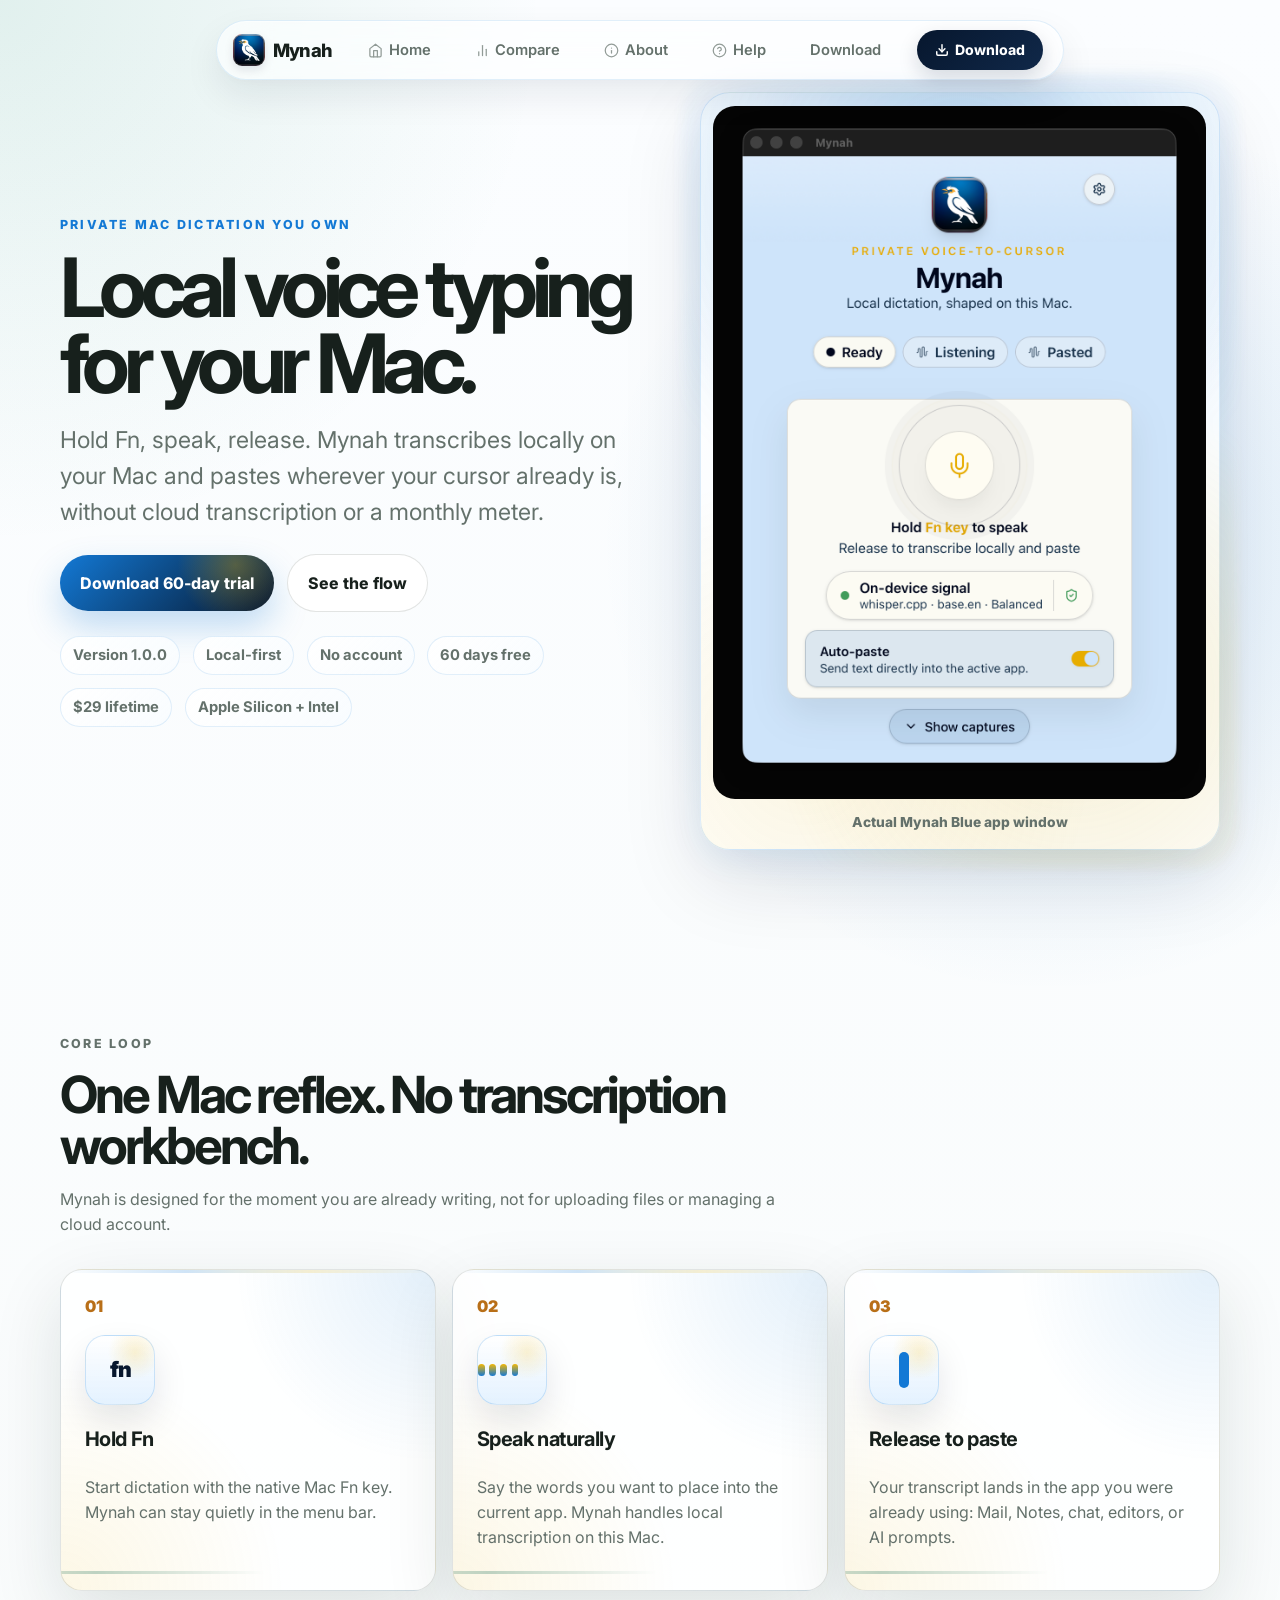
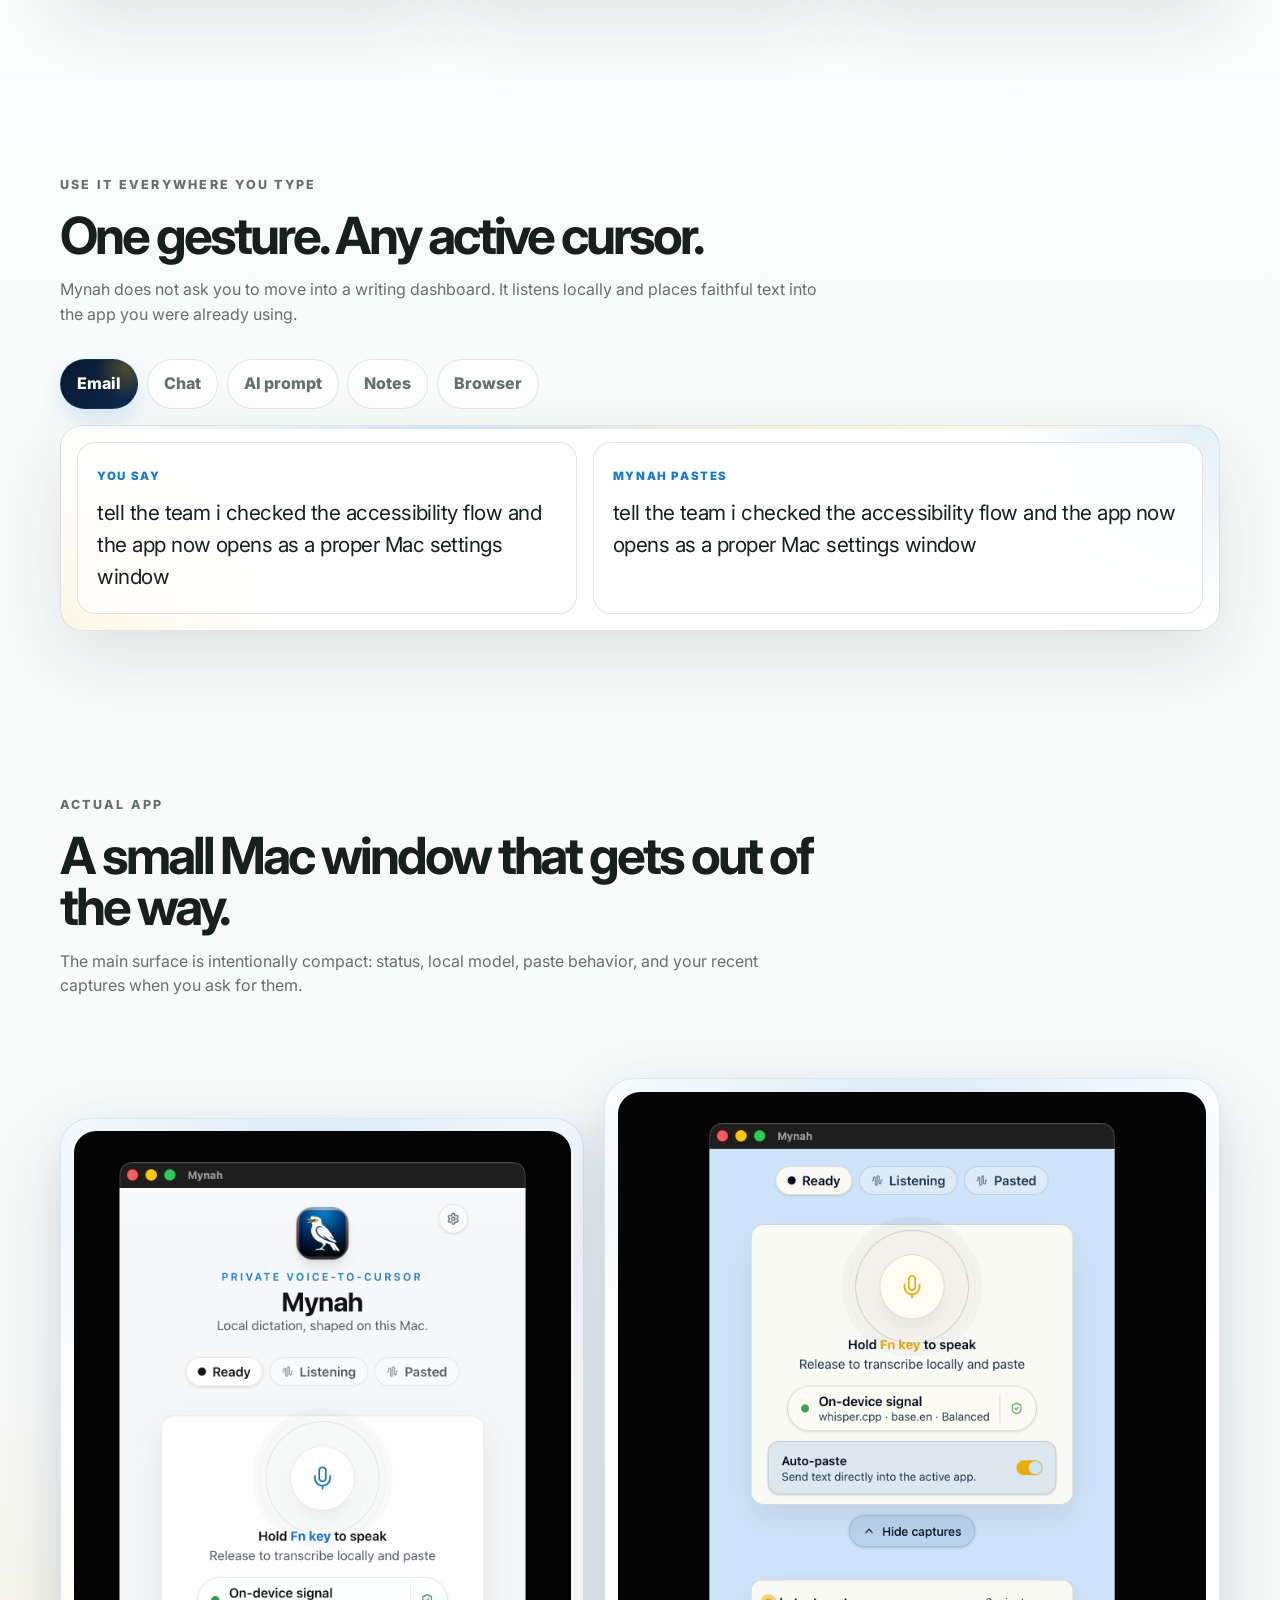
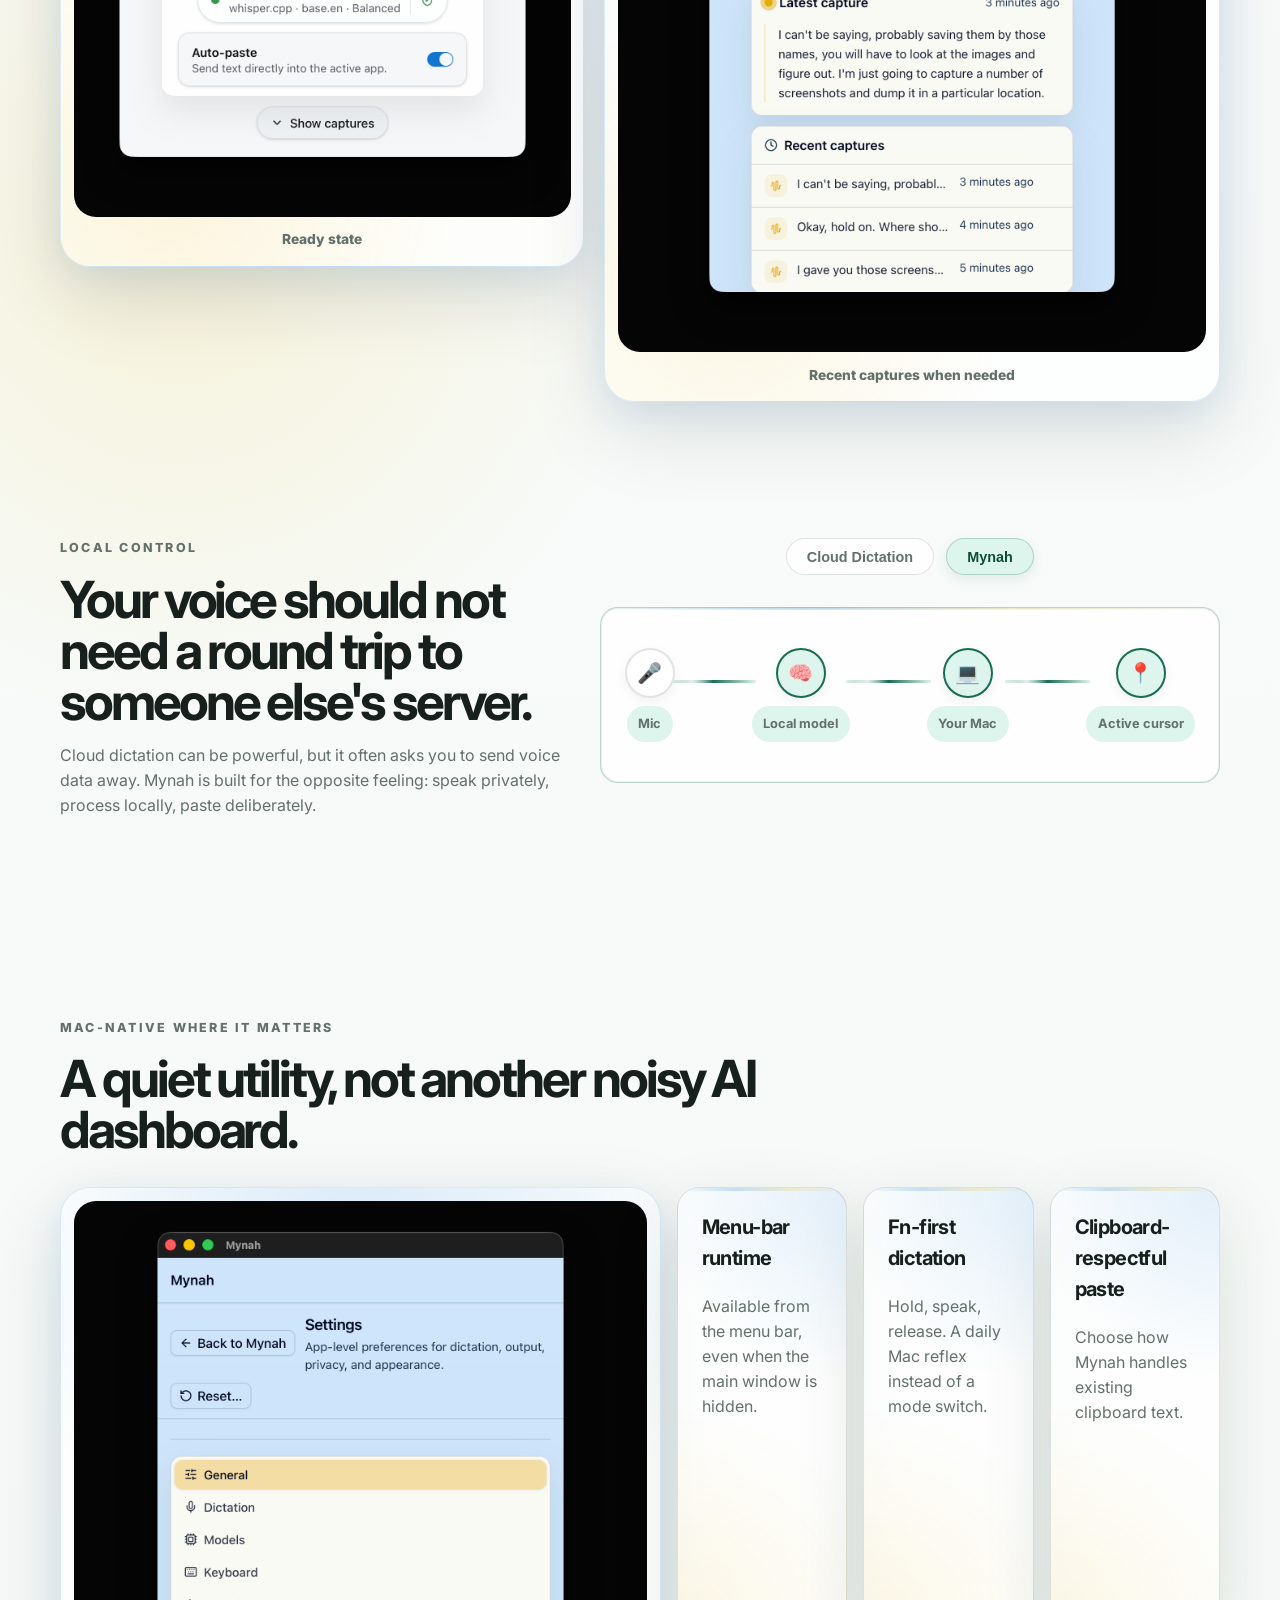
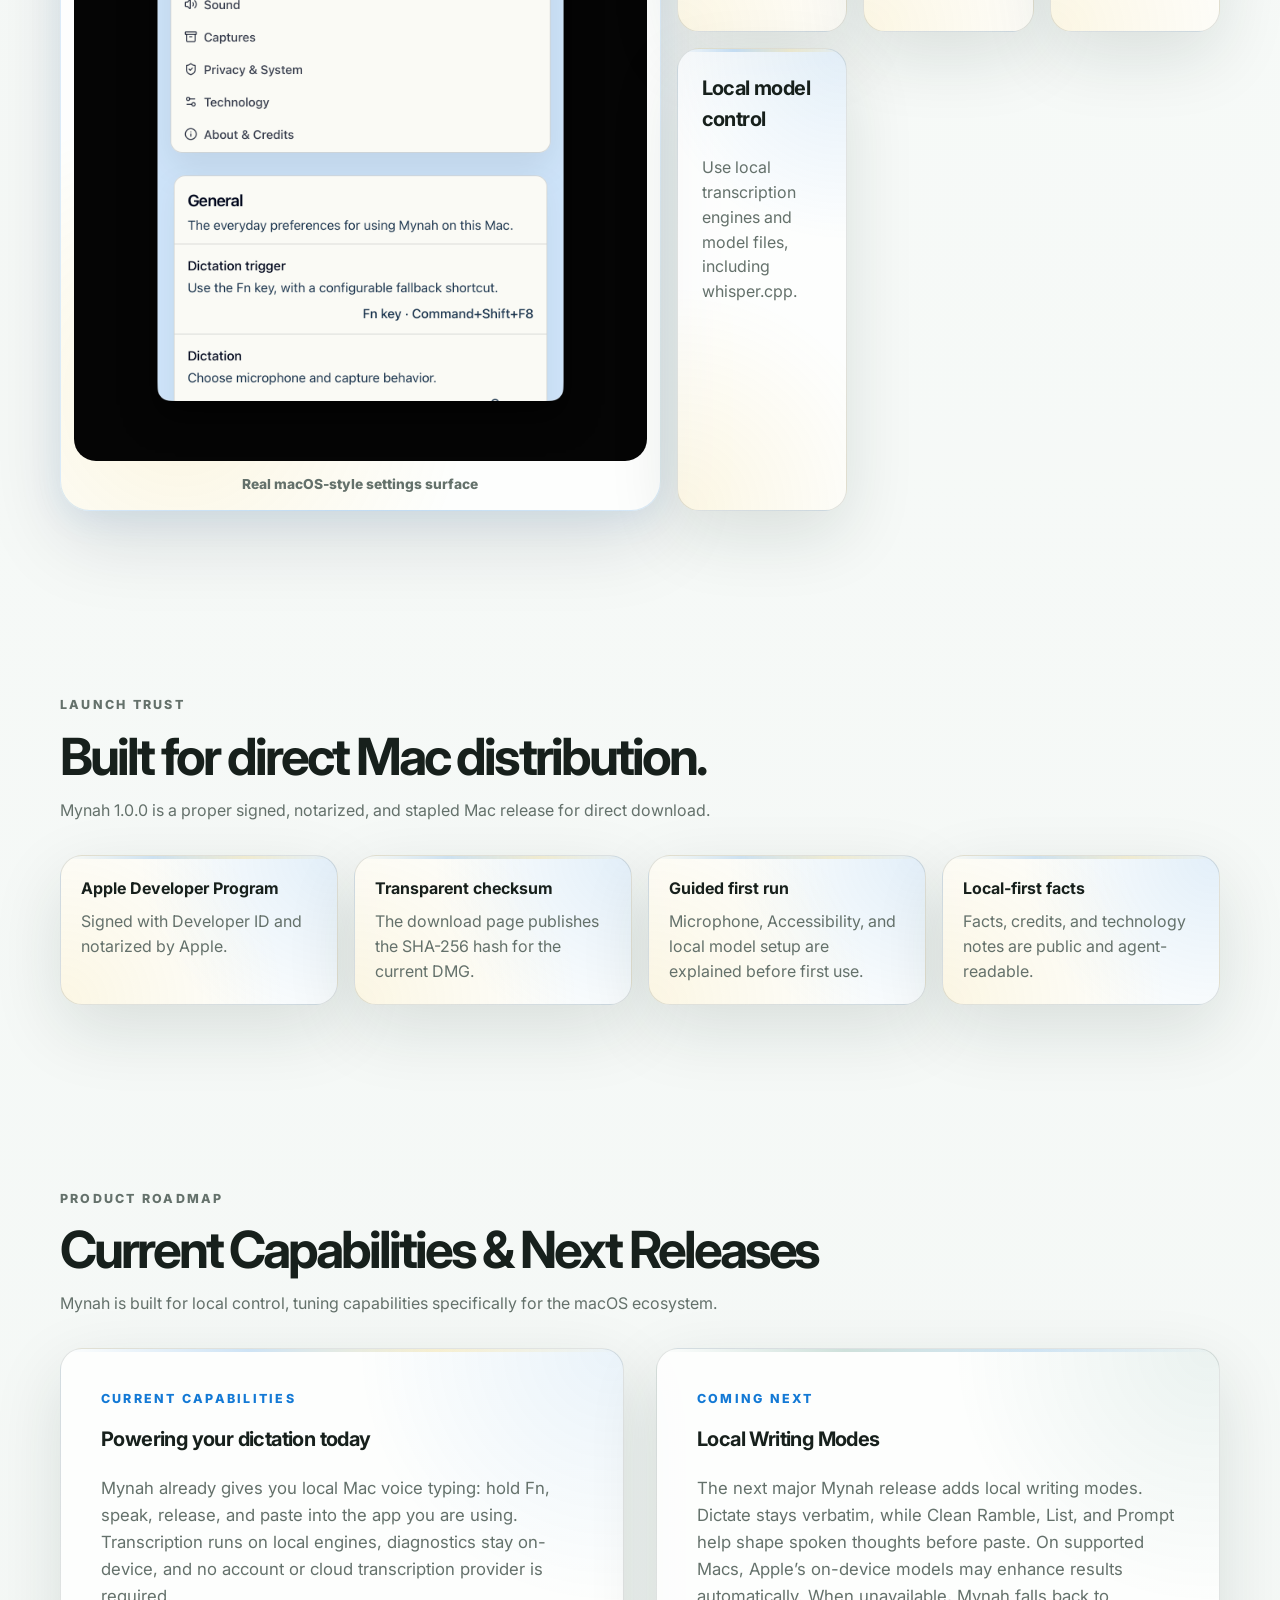
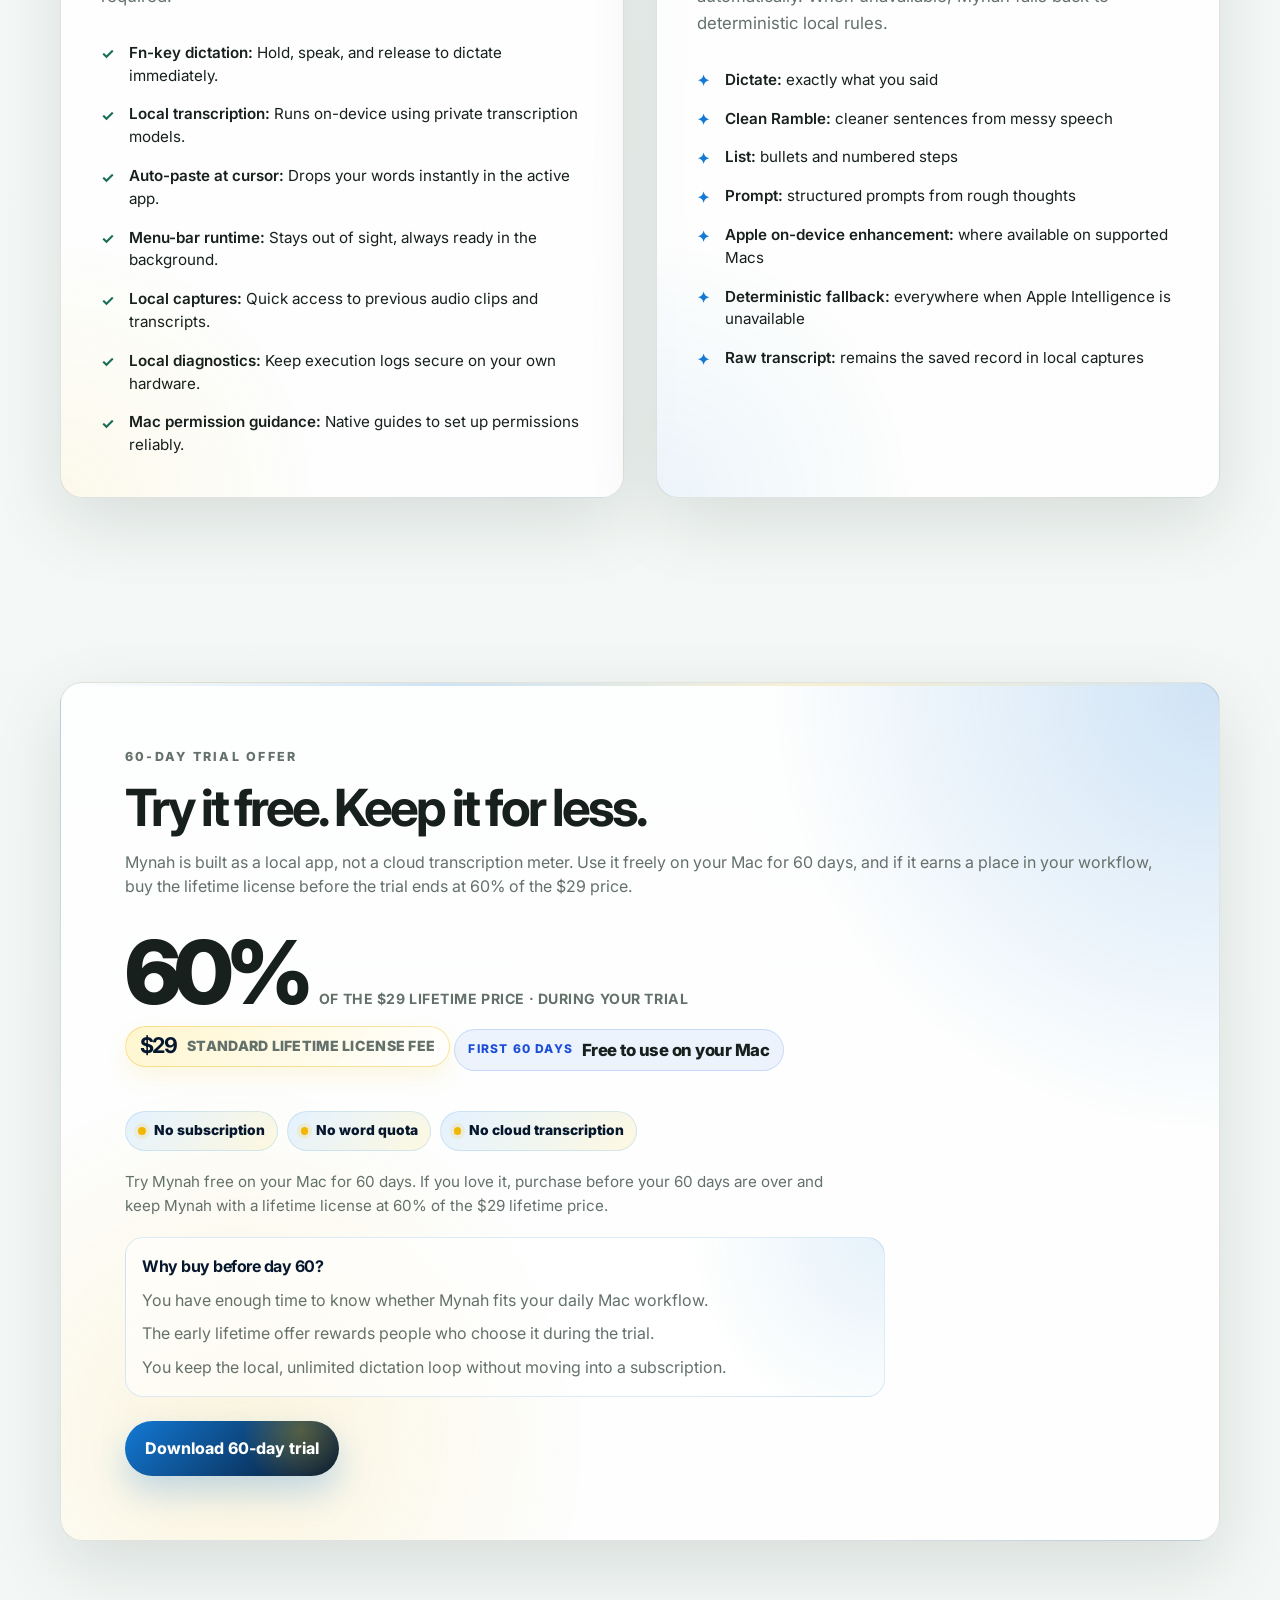
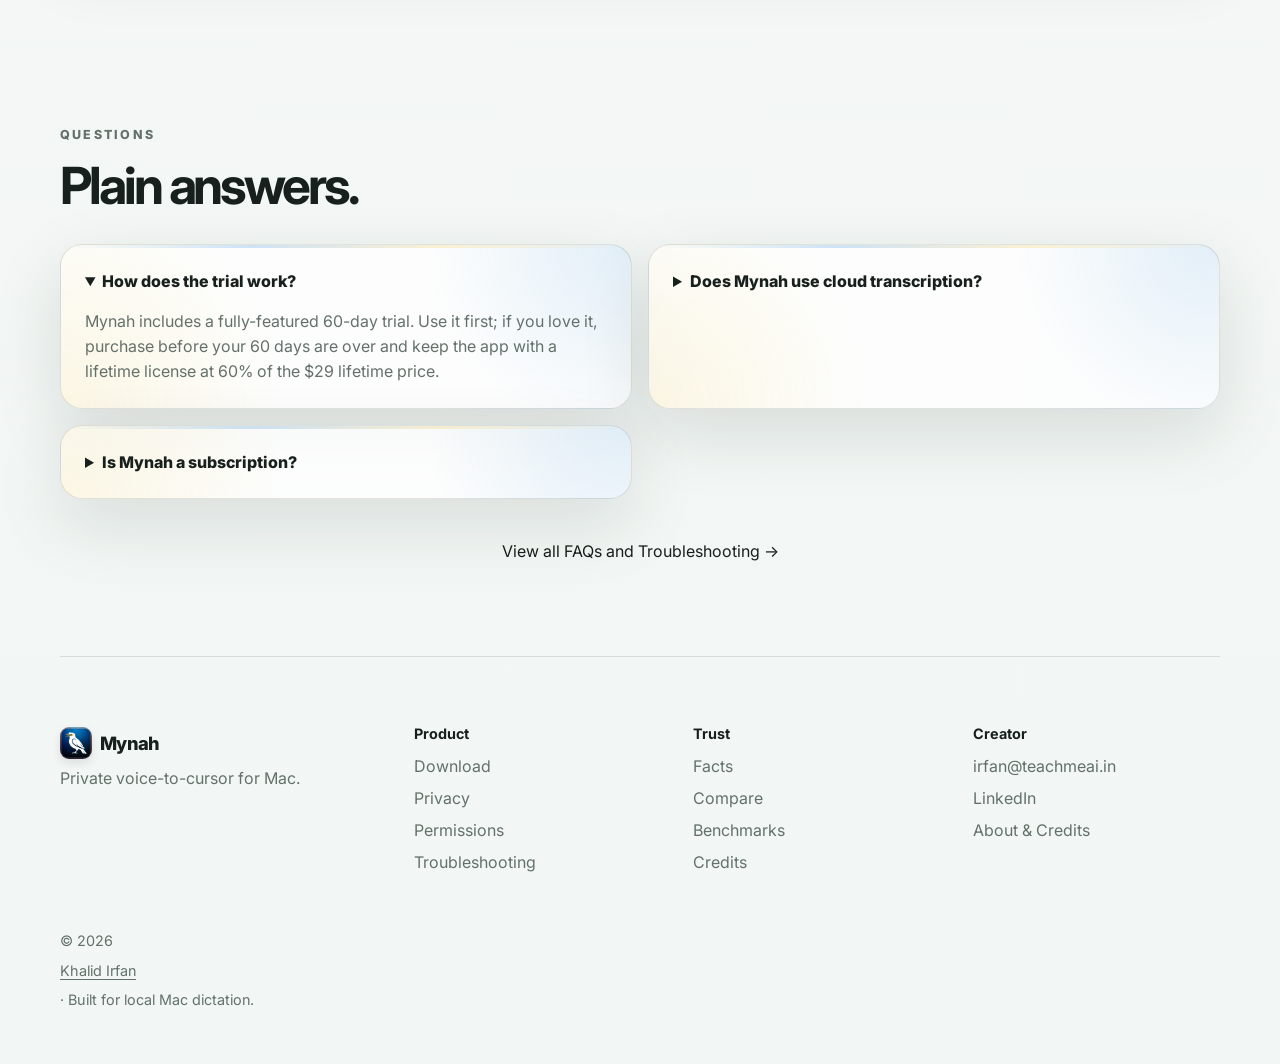
==== index.html @ 79604864 "Restructure Mynah site: Apple-style dock, visual privacy timeline, specs terminal console, and subpa" ====
<!doctype html>
<html lang="en">
<head>
  <meta charset="utf-8" />
  <meta name="viewport" content="width=device-width, initial-scale=1" />
  <title>Mynah - Private Mac Dictation You Own</title>
  <meta name="description" content="Mynah is a private voice-to-cursor app for Mac. Hold Fn, speak, release, and paste local transcription wherever your cursor already is. No cloud transcription, no account, no subscription meter." />
  <meta name="theme-color" content="#f7faf8" />
  <link rel="canonical" href="https://mynah.site/" />
  <link rel="icon" type="image/png" href="/public/favicon.png" />
  <link rel="apple-touch-icon" href="/public/apple-touch-icon.png" />
  <link rel="preconnect" href="https://fonts.googleapis.com" />
  <link rel="preconnect" href="https://fonts.gstatic.com" crossorigin />
  <link href="https://fonts.googleapis.com/css2?family=Inter:wght@400;500;600;700;800&display=swap" rel="stylesheet" />
  <link rel="stylesheet" href="/styles.css" />
  <meta property="og:title" content="Mynah - Private Mac Dictation You Own" />
  <meta property="og:description" content="Hold Fn, speak, release. Mynah transcribes locally on your Mac and pastes at the active cursor." />
  <meta property="og:type" content="website" />
  <meta property="og:url" content="https://mynah.site/" />
  <meta property="og:image" content="https://mynah.site/public/mynah_icon_highres.png" />
  <script type="application/ld+json">
    {
      "@context": "https://schema.org",
      "@type": "SoftwareApplication",
      "name": "Mynah",
      "applicationCategory": "ProductivityApplication",
      "operatingSystem": "macOS",
      "description": "Mynah is a private voice-to-cursor app for Mac. Hold Fn, speak, release, and Mynah transcribes locally and pastes at the active cursor.",
      "url": "https://mynah.site/",
      "downloadUrl": "https://mynah.site/download/",
      "softwareVersion": "1.0.0",
      "offers": {
        "@type": "Offer",
        "price": "0",
        "priceCurrency": "USD",
        "description": "Try Mynah free for 60 days. If you love it, purchase the lifetime license during your trial for 60% of the $29 lifetime price."
      },
      "featureList": [
        "Hold Fn to dictate",
        "Local-first Mac dictation",
        "Paste at active cursor",
        "Menu-bar background runtime",
        "Clipboard behavior controls",
        "Local diagnostics",
        "60-day free trial with lifetime purchase offer"
      ]
    }
  </script>
</head>
<body>
  <a class="skip-link" href="#main">Skip to content</a>
  <header class="site-header">
    <nav class="nav-shell" aria-label="Main navigation">
      <a class="brand" href="/" aria-label="Mynah home">
        <img src="/public/mynah_icon_highres.png" alt="" class="brand-mark" />
        <span>Mynah</span>
      </a>
      <div class="nav-links">
        <a href="#how">How it works</a>
        <a href="#privacy">Privacy</a>
        <a href="#pricing">Pricing</a>
        <a href="/compare/">Compare</a>
      </div>
      <a class="nav-cta" href="/download/">Download 60-day trial</a>
    </nav>
  </header>

  <main id="main">
    <section class="hero section hero-showcase">
      <div class="hero-copy">
        <p class="eyebrow">Private Mac dictation you own</p>
        <h1>Local voice typing for your Mac.</h1>
        <p class="hero-subtitle">
          Hold Fn, speak, release. Mynah transcribes locally on your Mac and pastes
          wherever your cursor already is, without cloud transcription or a monthly meter.
        </p>
        <div class="hero-actions">
          <a class="button button-primary" href="/download/">Download 60-day trial</a>
          <a class="button button-secondary" href="#how">See the flow</a>
        </div>
        <ul class="trust-row" aria-label="Product highlights">
          <li>Version 1.0.0</li>
          <li>Local-first</li>
          <li>No account</li>
          <li>60 days free</li>
          <li>$29 lifetime</li>
          <li>Apple Silicon + Intel</li>
        </ul>
      </div>
      <figure class="hero-product-shot app-shot" aria-label="Mynah Blue app window">
        <img src="/public/screenshots/app-home-blue.png" alt="Mynah Blue app window showing the Fn dictation control, local model, and auto-paste setting." />
        <figcaption>Actual Mynah Blue app window</figcaption>
      </figure>
    </section>

    <section class="section flow-section" id="how">
      <div class="section-heading">
        <p class="eyebrow">Core loop</p>
        <h2>One Mac reflex. No transcription workbench.</h2>
        <p>Mynah is designed for the moment you are already writing, not for uploading files or managing a cloud account.</p>
      </div>
      <div class="step-grid">
        <article class="step-card action-card action-card-fn">
          <span class="step-number">01</span>
          <div class="step-action-visual" aria-hidden="true"><span>fn</span></div>
          <h3>Hold Fn</h3>
          <p>Start dictation with the native Mac Fn key. Mynah can stay quietly in the menu bar.</p>
        </article>
        <article class="step-card action-card action-card-wave">
          <span class="step-number">02</span>
          <div class="step-action-visual step-wave" aria-hidden="true"><span></span><span></span><span></span><span></span></div>
          <h3>Speak naturally</h3>
          <p>Say the words you want to place into the current app. Mynah handles local transcription on this Mac.</p>
        </article>
        <article class="step-card action-card action-card-paste">
          <span class="step-number">03</span>
          <div class="step-action-visual step-cursor" aria-hidden="true"><span></span></div>
          <h3>Release to paste</h3>
          <p>Your transcript lands in the app you were already using: Mail, Notes, chat, editors, or AI prompts.</p>
        </article>
      </div>
    </section>

    <section class="section workflow-section">
      <div class="section-heading">
        <p class="eyebrow">Use it everywhere you type</p>
        <h2>One gesture. Any active cursor.</h2>
        <p>Mynah does not ask you to move into a writing dashboard. It listens locally and places faithful text into the app you were already using.</p>
      </div>
      <div class="workflow-tabs" role="tablist" aria-label="Mynah workflow examples">
        <button class="workflow-tab active" type="button" data-workflow="email">Email</button>
        <button class="workflow-tab" type="button" data-workflow="chat">Chat</button>
        <button class="workflow-tab" type="button" data-workflow="prompt">AI prompt</button>
        <button class="workflow-tab" type="button" data-workflow="notes">Notes</button>
        <button class="workflow-tab" type="button" data-workflow="browser">Browser</button>
      </div>
      <div class="workflow-card" data-workflow-card>
        <div>
          <span class="demo-label">You say</span>
          <p data-workflow-raw>tell the team i checked the accessibility flow and the app now opens as a proper Mac settings window</p>
        </div>
        <div>
          <span class="demo-label">Mynah pastes</span>
          <p data-workflow-pasted>tell the team i checked the accessibility flow and the app now opens as a proper Mac settings window</p>
        </div>
      </div>
    </section>

    <section class="section screenshot-section">
      <div class="section-heading">
        <p class="eyebrow">Actual app</p>
        <h2>A small Mac window that gets out of the way.</h2>
        <p>The main surface is intentionally compact: status, local model, paste behavior, and your recent captures when you ask for them.</p>
      </div>
      <div class="screenshot-showcase screenshot-showcase-offset">
        <figure class="app-shot app-shot-primary">
          <img src="/public/screenshots/app-home-light.png" alt="Mynah main window in light theme showing the Fn dictation control." loading="lazy" />
          <figcaption>Ready state</figcaption>
        </figure>
        <figure class="app-shot app-shot-secondary">
          <img src="/public/screenshots/app-captures.png" alt="Mynah main window with the captures drawer expanded." loading="lazy" />
          <figcaption>Recent captures when needed</figcaption>
        </figure>
      </div>
    </section>

    <section class="section split-section" id="privacy">
      <div>
        <p class="eyebrow">Local control</p>
        <h2>Your voice should not need a round trip to someone else's server.</h2>
        <p>
          Cloud dictation can be powerful, but it often asks you to send voice data away.
          Mynah is built for the opposite feeling: speak privately, process locally, paste deliberately.
        </p>
      </div>
      <div class="privacy-timeline-container">
        <div class="privacy-toggle-bar" role="tablist" aria-label="Privacy path selector">
          <button class="privacy-toggle-btn" type="button" data-path="cloud" role="tab" aria-selected="false">Cloud Dictation</button>
          <button class="privacy-toggle-btn active" type="button" data-path="mynah" role="tab" aria-selected="true">Mynah</button>
        </div>
        <div class="privacy-map" aria-label="Mynah privacy route" style="box-shadow: none; border: none; background: transparent; padding: 0; overflow: visible;">
          <!-- Cloud Dictation Path -->
          <div class="privacy-path privacy-path-cloud hidden" id="path-cloud">
            <div class="path-steps">
              <div class="path-step">
                <div class="step-dot">🎤</div>
                <span>Mic</span>
              </div>
              <div class="path-connector"></div>
              <div class="path-step alert-step">
                <div class="step-dot">☁️</div>
                <span>Internet</span>
              </div>
              <div class="path-connector"></div>
              <div class="path-step alert-step">
                <div class="step-dot">🖥️</div>
                <span>Remote servers</span>
              </div>
              <div class="path-connector"></div>
              <div class="path-step alert-step">
                <div class="step-dot">👤</div>
                <span>Account</span>
              </div>
              <div class="path-connector"></div>
              <div class="path-step">
                <div class="step-dot">📝</div>
                <span>Text</span>
              </div>
            </div>
          </div>
          <!-- Mynah Path -->
          <div class="privacy-path privacy-path-local" id="path-mynah">
            <div class="path-steps">
              <div class="path-step">
                <div class="step-dot">🎤</div>
                <span>Mic</span>
              </div>
              <div class="path-connector active-connector"></div>
              <div class="path-step secure-step">
                <div class="step-dot">🧠</div>
                <span>Local model</span>
              </div>
              <div class="path-connector active-connector"></div>
              <div class="path-step secure-step">
                <div class="step-dot">💻</div>
                <span>Your Mac</span>
              </div>
              <div class="path-connector active-connector"></div>
              <div class="path-step secure-step">
                <div class="step-dot">📍</div>
                <span>Active cursor</span>
              </div>
            </div>
          </div>
        </div>
      </div>
    </section>

    <section class="section">
      <div class="section-heading">
        <p class="eyebrow">Mac-native where it matters</p>
        <h2>A quiet utility, not another noisy AI dashboard.</h2>
      </div>
      <div class="mac-product-grid">
        <figure class="app-shot settings-shot">
          <img src="/public/screenshots/settings-general.png" alt="Mynah settings window showing General, Dictation, Models, Keyboard, Sound, Captures, Privacy and About sections." loading="lazy" />
          <figcaption>Real macOS-style settings surface</figcaption>
        </figure>
        <div class="feature-grid feature-grid-compact">
          <article><h3>Menu-bar runtime</h3><p>Available from the menu bar, even when the main window is hidden.</p></article>
          <article><h3>Fn-first dictation</h3><p>Hold, speak, release. A daily Mac reflex instead of a mode switch.</p></article>
          <article><h3>Clipboard-respectful paste</h3><p>Choose how Mynah handles existing clipboard text.</p></article>
          <article><h3>Local model control</h3><p>Use local transcription engines and model files, including whisper.cpp.</p></article>
        </div>
      </div>
    </section>



    <section class="section proof-section">
      <div class="section-heading">
        <p class="eyebrow">Launch trust</p>
        <h2>Built for direct Mac distribution.</h2>
        <p>Mynah 1.0.0 is a proper signed, notarized, and stapled Mac release for direct download.</p>
      </div>
      <div class="proof-grid">
        <article><strong>Apple Developer Program</strong><span>Signed with Developer ID and notarized by Apple.</span></article>
        <article><strong>Transparent checksum</strong><span>The download page publishes the SHA-256 hash for the current DMG.</span></article>
        <article><strong>Guided first run</strong><span>Microphone, Accessibility, and local model setup are explained before first use.</span></article>
        <article><strong>Local-first facts</strong><span>Facts, credits, and technology notes are public and agent-readable.</span></article>
      </div>
    </section>

    <section class="section capabilities-section" id="capabilities">
      <div class="section-heading">
        <p class="eyebrow">Product Roadmap</p>
        <h2>Current Capabilities &amp; Next Releases</h2>
        <p>Mynah is built for local control, tuning capabilities specifically for the macOS ecosystem.</p>
      </div>
      <div class="capabilities-grid">
        <div class="capability-col">
          <p class="eyebrow">Current Capabilities</p>
          <h3>Powering your dictation today</h3>
          <p class="capability-intro">
            Mynah already gives you local Mac voice typing: hold Fn, speak, release, and paste into the app you are using. Transcription runs on local engines, diagnostics stay on-device, and no account or cloud transcription provider is required.
          </p>
          <ul class="capability-list">
            <li><strong>Fn-key dictation:</strong> Hold, speak, and release to dictate immediately.</li>
            <li><strong>Local transcription:</strong> Runs on-device using private transcription models.</li>
            <li><strong>Auto-paste at cursor:</strong> Drops your words instantly in the active app.</li>
            <li><strong>Menu-bar runtime:</strong> Stays out of sight, always ready in the background.</li>
            <li><strong>Local captures:</strong> Quick access to previous audio clips and transcripts.</li>
            <li><strong>Local diagnostics:</strong> Keep execution logs secure on your own hardware.</li>
            <li><strong>Mac permission guidance:</strong> Native guides to set up permissions reliably.</li>
          </ul>
        </div>
        <div class="capability-col roadmap-col">
          <p class="eyebrow">Coming Next</p>
          <h3>Local Writing Modes</h3>
          <p class="capability-intro">
            The next major Mynah release adds local writing modes. Dictate stays verbatim, while Clean Ramble, List, and Prompt help shape spoken thoughts before paste. On supported Macs, Apple’s on-device models may enhance results automatically. When unavailable, Mynah falls back to deterministic local rules.
          </p>
          <ul class="capability-list">
            <li><strong>Dictate:</strong> exactly what you said</li>
            <li><strong>Clean Ramble:</strong> cleaner sentences from messy speech</li>
            <li><strong>List:</strong> bullets and numbered steps</li>
            <li><strong>Prompt:</strong> structured prompts from rough thoughts</li>
            <li><strong>Apple on-device enhancement:</strong> where available on supported Macs</li>
            <li><strong>Deterministic fallback:</strong> everywhere when Apple Intelligence is unavailable</li>
            <li><strong>Raw transcript:</strong> remains the saved record in local captures</li>
          </ul>
        </div>
      </div>
    </section>

    <section class="section pricing-section" id="pricing">
      <div class="pricing-card">
        <p class="eyebrow">60-day trial offer</p>
        <h2>Try it free. Keep it for less.</h2>
        <p>
          Mynah is built as a local app, not a cloud transcription meter. Use it freely on your Mac for 60 days, and if it earns a place in your workflow, buy the lifetime license before the trial ends at 60% of the $29 price.
        </p>
        <div class="price-primary"><span class="price-amount">60%</span><span class="price-label">of the $29 lifetime price · during your trial</span></div>
        <div class="lifetime-price-note"><strong>$29</strong><span>standard lifetime license fee</span></div>
        <div class="price-india"><span class="price-india-badge">First 60 days</span><span class="price-india-amount">Free to use on your Mac</span></div>
        <div class="offer-mini-strip" aria-label="Mynah purchase promise">
          <span>No subscription</span>
          <span>No word quota</span>
          <span>No cloud transcription</span>
        </div>
        <p class="fine-print">
          Try Mynah free on your Mac for 60 days. If you love it, purchase before your 60 days are over and keep Mynah with a lifetime license at 60% of the $29 lifetime price.
        </p>
        <div class="day-60-reasons" aria-label="Why buy before day 60">
          <strong>Why buy before day 60?</strong>
          <span>You have enough time to know whether Mynah fits your daily Mac workflow.</span>
          <span>The early lifetime offer rewards people who choose it during the trial.</span>
          <span>You keep the local, unlimited dictation loop without moving into a subscription.</span>
        </div>
        <a class="button button-primary" href="/download/">Download 60-day trial</a>
      </div>
    </section>



    <section class="section faq-section">
      <div class="section-heading">
        <p class="eyebrow">Questions</p>
        <h2>Plain answers.</h2>
      </div>
      <div class="faq-grid">
        <details open><summary>How does the trial work?</summary><p>Mynah includes a fully-featured 60-day trial. Use it first; if you love it, purchase before your 60 days are over and keep the app with a lifetime license at 60% of the $29 lifetime price.</p></details>
        <details><summary>Does Mynah use cloud transcription?</summary><p>No. The core dictation loop runs 100% locally on your Mac. Audio and transcription are processed on-device using engines like whisper.cpp. No cloud transcription or account is required.</p></details>
        <details><summary>Is Mynah a subscription?</summary><p>No. Mynah is not a subscription. The goal is simple: try it free, then buy the lifetime license during your trial if it becomes useful.</p></details>
      </div>
      <div style="margin-top: 2.5rem; text-align: center;">
        <a class="text-link" href="/support/permissions/">View all FAQs and Troubleshooting →</a>
      </div>
    </section>
  </main>

  <footer class="site-footer">
    <div class="footer-grid">
      <div>
        <a class="brand footer-brand" href="/"><img src="/public/mynah_icon_highres.png" alt="" class="brand-mark" /><span>Mynah</span></a>
        <p>Private voice-to-cursor for Mac.</p>
      </div>
      <div><h2>Product</h2><a href="/download/">Download</a><a href="/privacy/">Privacy</a><a href="/support/permissions/">Permissions</a><a href="/support/permissions/#troubleshooting">Troubleshooting</a></div>
      <div><h2>Trust</h2><a href="/facts/">Facts</a><a href="/compare/">Compare</a><a href="/benchmarks/">Benchmarks</a><a href="/credits/">Credits</a></div>
      <div><h2>Creator</h2><a href="mailto:irfan@teachmeai.in">irfan@teachmeai.in</a><a href="https://www.linkedin.com/in/irfankhalid/" target="_blank" rel="noopener noreferrer">LinkedIn</a><a href="/credits/">About &amp; Credits</a></div>
    </div>
    <p class="copyright">© 2026 <a href="https://www.linkedin.com/in/irfankhalid/" target="_blank" rel="noopener noreferrer" style="color:inherit;text-decoration:underline;text-underline-offset:3px">Khalid Irfan</a> · Built for local Mac dictation.</p>
  </footer>
  <script src="/main.js"></script>
</body>
</html>
---- styles.css ----
@import url('https://fonts.googleapis.com/css2?family=Inter:wght@300;400;500;600;700;800;900&display=swap');

:root {
  --bg: #f7faf8;
  --surface: #ffffff;
  --surface-2: #eef4f1;
  --ink: #17201c;
  --muted: #64716b;
  --line: rgba(23, 32, 28, 0.12);
  --brand: #176d55;
  --brand-dark: #0d4d3b;
  --brand-soft: #ddf5ec;
  --amber: #b86f18;
  --mynah-blue: #1379d5;
  --mynah-blue-dark: #07172e;
  --mynah-blue-soft: #dceeff;
  --mynah-gold: #f2b705;
  --mynah-gold-soft: #fff2bc;
  --mynah-feather: #f6fbff;
  --shadow: 0 24px 70px rgba(20, 42, 34, 0.12);
  --radius: 22px;
}

html {
  scroll-behavior: smooth;
  scroll-padding-top: 100px;
}

* {
  box-sizing: border-box;
}

body {
  margin: 0;
  font-family: Inter, -apple-system, BlinkMacSystemFont, "Segoe UI", sans-serif;
  background:
    radial-gradient(circle at 82% 6%, rgba(19, 121, 213, 0.16), transparent 28rem),
    radial-gradient(circle at 14% 38%, rgba(242, 183, 5, 0.13), transparent 30rem),
    radial-gradient(circle at top left, rgba(37, 148, 112, 0.12), transparent 34rem),
    linear-gradient(180deg, #fbfdff 0%, var(--bg) 44%, #f2f6f4 100%);
  color: var(--ink);
  line-height: 1.55;
  -webkit-font-smoothing: antialiased;
}

a {
  color: inherit;
  text-decoration: none;
}

img {
  display: block;
  max-width: 100%;
}

.skip-link {
  position: absolute;
  left: 1rem;
  top: -10rem;
  background: var(--ink);
  color: white;
  padding: 0.7rem 1rem;
  border-radius: 999px;
  z-index: 20;
}

.skip-link:focus {
  top: 1rem;
}

.site-header {
  position: fixed;
  top: 0;
  left: 0;
  width: 100%;
  z-index: 1000;
  background: transparent;
  border-bottom: none;
  pointer-events: none;
  backdrop-filter: none;
  -webkit-backdrop-filter: none;
}

.nav-shell {
  pointer-events: auto;
  margin: 1.25rem auto;
  width: max-content;
  min-width: 600px;
  max-width: min(90%, calc(100% - 32px));
  min-height: 60px;
  height: 60px;
  padding: 0 1.25rem 0 1rem;
  background: rgba(255, 255, 255, 0.65);
  backdrop-filter: blur(24px) saturate(180%) contrast(100%);
  -webkit-backdrop-filter: blur(24px) saturate(180%) contrast(100%);
  border: 1px solid rgba(19, 121, 213, 0.12);
  border-radius: 999px;
  box-shadow: 
    0 16px 36px rgba(7, 23, 46, 0.08),
    0 4px 12px rgba(7, 23, 46, 0.02),
    inset 0 1px 1px rgba(255, 255, 255, 0.5);
  display: flex;
  align-items: center;
  justify-content: space-between;
  gap: 1.5rem;
  transition: all 0.4s cubic-bezier(0.16, 1, 0.3, 1);
}

.brand,
.footer-brand {
  display: inline-flex;
  align-items: center;
  gap: 0.5rem;
  font-weight: 800;
  letter-spacing: -0.04em;
  font-size: 1.15rem;
}

.brand-mark {
  width: 32px;
  height: 32px;
  border-radius: 9px;
  box-shadow: 0 4px 10px rgba(7, 23, 46, 0.1);
}

.nav-links {
  display: flex;
  align-items: center;
  gap: 1.25rem;
  color: var(--muted);
  font-weight: 600;
  font-size: 0.92rem;
}

.nav-links a {
  display: inline-flex;
  align-items: center;
  gap: 0.35rem;
  padding: 0.4rem 0.75rem;
  border-radius: 999px;
  transition: transform 0.25s cubic-bezier(0.16, 1, 0.3, 1), background-color 0.25s ease, color 0.25s ease;
  font-weight: 600;
}

.nav-links a:hover {
  transform: scale(1.08) translateY(-1px);
  background: rgba(19, 121, 213, 0.06);
  color: var(--mynah-blue);
}

.nav-links a:active {
  transform: scale(0.96) translateY(0);
}

.nav-icon {
  width: 15px;
  height: 15px;
  opacity: 0.7;
  transition: opacity 0.25s ease, transform 0.25s ease;
}

.nav-links a:hover .nav-icon {
  opacity: 1;
  transform: scale(1.1);
}

.nav-links a.active-nav-link {
  color: var(--mynah-blue);
  background: rgba(19, 121, 213, 0.08);
  font-weight: 700;
}

.nav-cta,
.button {
  display: inline-flex;
  align-items: center;
  justify-content: center;
  border-radius: 999px;
  font-weight: 760;
  transition: transform 160ms ease, box-shadow 160ms ease, background 160ms ease;
}

.nav-cta {
  padding: 0.55rem 1.15rem;
  font-size: 0.88rem;
  gap: 0.35rem;
  color: white;
  background: linear-gradient(135deg, var(--mynah-blue-dark), #102849);
  box-shadow: 0 8px 20px rgba(7, 23, 46, 0.15);
}

.nav-icon-download {
  width: 14px;
  height: 14px;
}

.button {
  padding: 0.95rem 1.25rem;
}

.button:hover,
.nav-cta:hover {
  transform: translateY(-2px);
}

.button-primary {
  color: white;
  background:
    radial-gradient(circle at 82% 18%, rgba(242, 183, 5, 0.32), transparent 32%),
    linear-gradient(135deg, var(--mynah-blue), var(--mynah-blue-dark));
  box-shadow: 0 16px 34px rgba(19, 121, 213, 0.25);
}

.button-secondary {
  background: var(--surface);
  border: 1px solid var(--line);
  color: var(--ink);
}

.section {
  width: min(1160px, calc(100% - 32px));
  margin: 0 auto;
  padding: 92px 0;
}

.hero {
  min-height: calc(100vh - 74px);
  display: grid;
  grid-template-columns: 1.05fr 0.95fr;
  gap: 4rem;
  align-items: center;
}

.eyebrow {
  margin: 0 0 1rem;
  color: var(--mynah-blue);
  text-transform: uppercase;
  letter-spacing: 0.18em;
  font-size: 0.78rem;
  font-weight: 800;
}

h1,
h2,
h3,
p {
  margin-top: 0;
}

h1 {
  font-size: clamp(3.5rem, 8vw, 7.7rem);
  line-height: 0.92;
  letter-spacing: -0.08em;
  margin-bottom: 1.4rem;
}

h2 {
  font-size: clamp(2rem, 4vw, 4rem);
  line-height: 1;
  letter-spacing: -0.06em;
  margin-bottom: 1rem;
}

h3 {
  font-size: 1.25rem;
  letter-spacing: -0.03em;
}

.hero-subtitle,
.section-heading p,
.split-section p,
.pricing-card p,
.feature-grid p,
.step-card p,
.faq-grid p,
.site-footer p {
  color: var(--muted);
}

.hero-subtitle {
  max-width: 720px;
  font-size: clamp(1.15rem, 2vw, 1.45rem);
}

.hero-actions,
.trust-row,
.price-row {
  display: flex;
  flex-wrap: wrap;
  gap: 0.8rem;
  align-items: center;
}

.trust-row {
  list-style: none;
  padding: 0;
  margin: 1.5rem 0 0;
  color: var(--muted);
  font-weight: 700;
  font-size: 0.92rem;
}

.trust-row li {
  padding: 0.45rem 0.75rem;
  border: 1px solid rgba(19, 121, 213, 0.12);
  background:
    linear-gradient(135deg, rgba(255, 255, 255, 0.78), rgba(246, 251, 255, 0.7)),
    rgba(255, 255, 255, 0.68);
  border-radius: 999px;
}

.hero-card,
.dictation-demo,
.workflow-card,
.mac-preview-card,
.privacy-map,
.proof-grid article,
.pricing-card,
.step-card,
.feature-grid article,
.comparison-table,
.faq-grid details,
.facts-list {
  position: relative;
  overflow: hidden;
  background:
    radial-gradient(circle at 98% 0%, rgba(19, 121, 213, 0.11), transparent 12rem),
    radial-gradient(circle at 0% 100%, rgba(242, 183, 5, 0.10), transparent 14rem),
    rgba(255, 255, 255, 0.78);
  border: 1px solid var(--line);
  box-shadow: var(--shadow);
  border-radius: var(--radius);
}

.dictation-demo::before,
.workflow-card::before,
.privacy-map::before,
.pricing-card::before,
.step-card::before,
.feature-grid article::before,
.proof-grid article::before,
.faq-grid details::before,
.facts-list::before {
  content: "";
  position: absolute;
  inset: 0 0 auto;
  height: 3px;
  background: linear-gradient(90deg, rgba(19, 121, 213, 0), rgba(19, 121, 213, 0.48), rgba(242, 183, 5, 0.42), rgba(19, 121, 213, 0));
  opacity: 0.42;
}

.hero-card {
  padding: clamp(1.5rem, 4vw, 3rem);
  min-height: 520px;
  display: grid;
  align-content: center;
  justify-items: center;
  gap: 1.3rem;
  background:
    radial-gradient(circle at 50% 20%, rgba(19, 121, 213, 0.18), transparent 22rem),
    radial-gradient(circle at 70% 78%, rgba(242, 183, 5, 0.12), transparent 18rem),
    rgba(255, 255, 255, 0.72);
}

.hero-icon {
  width: min(250px, 56vw);
  border-radius: 30%;
  box-shadow:
    0 30px 80px rgba(7, 23, 46, 0.18),
    0 0 0 1px rgba(242, 183, 5, 0.2);
}

.signal-card,
.mini-flow {
  display: flex;
  align-items: center;
  gap: 0.85rem;
  padding: 1rem 1.15rem;
  border: 1px solid var(--line);
  background: rgba(247, 250, 248, 0.86);
  border-radius: 999px;
}

.signal-card p {
  margin: 0;
  color: var(--muted);
  font-size: 0.9rem;
}

.status-dot {
  width: 14px;
  height: 14px;
  border-radius: 50%;
  background: #22c993;
  box-shadow: 0 0 0 8px rgba(34, 201, 147, 0.14);
}

.mini-flow {
  flex-wrap: wrap;
  justify-content: center;
}

.mini-flow span {
  padding: 0.42rem 0.7rem;
  background: var(--mynah-blue-soft);
  border-radius: 999px;
  color: var(--mynah-blue-dark);
  font-weight: 800;
  font-size: 0.86rem;
}

.hero-showcase h1 {
  font-size: clamp(3rem, 6.4vw, 6.6rem);
}

.hero-product-shot {
  position: relative;
  z-index: 0;
  justify-self: center;
  width: min(100%, 520px);
  transform: translateY(0);
  animation: hero-window-float 7s ease-in-out infinite;
}

.hero-product-shot::before {
  content: "";
  position: absolute;
  inset: -1.2rem;
  z-index: -1;
  border-radius: 2.4rem;
  background:
    radial-gradient(circle at 50% 18%, rgba(19, 121, 213, 0.20), transparent 48%),
    radial-gradient(circle at 70% 78%, rgba(242, 183, 5, 0.18), transparent 42%);
  filter: blur(6px);
}

.hero-product-shot img {
  max-height: min(78vh, 820px);
}

.hero-product-shot figcaption {
  color: var(--mynah-blue-dark);
}

.dictation-demo {
  overflow: hidden;
  background:
    radial-gradient(circle at 72% 10%, rgba(19, 121, 213, 0.16), transparent 18rem),
    radial-gradient(circle at 12% 88%, rgba(242, 183, 5, 0.11), transparent 16rem),
    linear-gradient(180deg, rgba(255, 255, 255, 0.94), rgba(246, 251, 255, 0.82));
}

.demo-titlebar {
  display: flex;
  align-items: center;
  gap: 0.48rem;
  padding: 1rem 1.1rem;
  border-bottom: 1px solid var(--line);
  color: var(--muted);
  font-size: 0.82rem;
}

.demo-titlebar span {
  width: 0.72rem;
  height: 0.72rem;
  border-radius: 50%;
  background: #ef6351;
}

.demo-titlebar span:nth-child(2) {
  background: #f7b955;
}

.demo-titlebar span:nth-child(3) {
  background: #45c47b;
  margin-right: 0.55rem;
}

.demo-stage {
  display: grid;
  gap: 1rem;
  padding: clamp(1rem, 3vw, 1.6rem);
}

.demo-input,
.demo-output,
.workflow-card > div {
  border: 1px solid var(--line);
  background: rgba(255, 255, 255, 0.76);
  border-radius: 18px;
  padding: 1.2rem;
}

.demo-label {
  display: inline-flex;
  margin-bottom: 0.7rem;
  color: var(--mynah-blue);
  font-size: 0.72rem;
  font-weight: 850;
  letter-spacing: 0.14em;
  text-transform: uppercase;
}

.demo-input p,
.demo-output p,
.workflow-card p {
  margin-bottom: 0;
  font-size: clamp(1.05rem, 2vw, 1.3rem);
  letter-spacing: -0.025em;
}

.demo-input p {
  color: var(--muted);
}

.demo-output {
  position: relative;
  box-shadow: inset 0 0 0 1px rgba(19, 121, 213, 0.09);
}

.typing-cursor {
  display: inline-block;
  width: 0.55rem;
  height: 1.25rem;
  margin-left: 0.2rem;
  border-radius: 999px;
  background: var(--mynah-blue);
  animation: cursor-blink 1s steps(2, start) infinite;
}

.waveform {
  display: flex;
  align-items: center;
  gap: 0.28rem;
  height: 2.4rem;
  margin-top: 1rem;
}

.waveform span {
  width: 0.48rem;
  height: 0.8rem;
  border-radius: 999px;
  background: linear-gradient(180deg, var(--mynah-gold), var(--mynah-blue));
  animation: wave-pulse 1.15s ease-in-out infinite;
}

.waveform span:nth-child(2) { animation-delay: 80ms; }
.waveform span:nth-child(3) { animation-delay: 160ms; }
.waveform span:nth-child(4) { animation-delay: 240ms; }
.waveform span:nth-child(5) { animation-delay: 320ms; }
.waveform span:nth-child(6) { animation-delay: 400ms; }
.waveform span:nth-child(7) { animation-delay: 480ms; }

.demo-flow {
  display: flex;
  flex-wrap: wrap;
  gap: 0.5rem;
  padding: 0 1.6rem 1.5rem;
}

.demo-flow span {
  padding: 0.45rem 0.7rem;
  border: 1px solid rgba(19, 121, 213, 0.16);
  background:
    linear-gradient(135deg, rgba(220, 238, 255, 0.76), rgba(255, 242, 188, 0.42));
  border-radius: 999px;
  color: var(--mynah-blue-dark);
  font-size: 0.82rem;
  font-weight: 800;
}

.workflow-tabs {
  display: flex;
  flex-wrap: wrap;
  gap: 0.55rem;
  margin-bottom: 1rem;
}

.workflow-tab {
  border: 1px solid var(--line);
  border-radius: 999px;
  background: rgba(255, 255, 255, 0.76);
  color: var(--muted);
  cursor: pointer;
  font: inherit;
  font-weight: 800;
  padding: 0.72rem 1rem;
}

.workflow-tab.active,
.workflow-tab:hover {
  background:
    radial-gradient(circle at 85% 18%, rgba(242, 183, 5, 0.28), transparent 40%),
    linear-gradient(135deg, var(--mynah-blue-dark), #102a4f);
  color: #fff;
  border-color: rgba(19, 121, 213, 0.24);
  box-shadow: 0 10px 24px rgba(19, 121, 213, 0.16);
}

.workflow-card {
  display: grid;
  grid-template-columns: 0.9fr 1.1fr;
  gap: 1rem;
  padding: 1rem;
}

.privacy-map {
  display: grid;
  gap: 1rem;
  padding: 1rem;
}

.privacy-path {
  display: flex;
  flex-wrap: wrap;
  align-items: center;
  gap: 0.55rem;
  padding: 1rem;
  border-radius: 18px;
  background: rgba(255, 255, 255, 0.7);
  border: 1px solid var(--line);
}

.privacy-path i {
  width: 1.1rem;
  height: 2px;
  border-radius: 999px;
  background: rgba(100, 113, 107, 0.2);
}

.privacy-path strong {
  width: 100%;
  letter-spacing: -0.03em;
}

.privacy-path span {
  display: inline-flex;
  align-items: center;
  min-height: 2.2rem;
  padding: 0.42rem 0.72rem;
  border-radius: 999px;
  font-weight: 800;
  font-size: 0.84rem;
}

.privacy-path-cloud span {
  background: rgba(100, 113, 107, 0.11);
  color: var(--muted);
}

.privacy-path-local {
  border-color: rgba(23, 109, 85, 0.28);
  box-shadow: inset 0 0 0 1px rgba(23, 109, 85, 0.08);
}

.privacy-path-local span {
  background: var(--brand-soft);
  color: var(--brand-dark);
  animation: route-pulse 3.6s ease-in-out infinite;
}

.privacy-path-local span:nth-of-type(2) { animation-delay: 260ms; }
.privacy-path-local span:nth-of-type(3) { animation-delay: 520ms; }
.privacy-path-local span:nth-of-type(4) { animation-delay: 780ms; }

.privacy-path-local i {
  position: relative;
  overflow: hidden;
  background: rgba(23, 109, 85, 0.14);
}

.privacy-path-local i::after {
  content: "";
  position: absolute;
  inset: 0;
  background: var(--brand);
  transform: translateX(-110%);
  animation: route-line 3.6s ease-in-out infinite;
}

.privacy-path-local i:nth-of-type(2)::after { animation-delay: 260ms; }
.privacy-path-local i:nth-of-type(3)::after { animation-delay: 520ms; }

.mac-product-grid {
  display: grid;
  grid-template-columns: 1.05fr 0.95fr;
  gap: 1rem;
  align-items: stretch;
}

.mac-preview-card {
  overflow: hidden;
}

.settings-preview {
  display: grid;
  grid-template-columns: 13rem 1fr;
  min-height: 330px;
}

.settings-preview aside {
  display: grid;
  align-content: start;
  gap: 0.4rem;
  padding: 1rem;
  border-right: 1px solid var(--line);
  background: rgba(238, 244, 241, 0.66);
}

.settings-preview aside span,
.settings-preview main div {
  border-radius: 12px;
  padding: 0.75rem 0.85rem;
}

.settings-preview aside span.active {
  background: var(--surface);
  color: var(--brand-dark);
  font-weight: 850;
  box-shadow: 0 8px 20px rgba(20, 42, 34, 0.08);
}

.settings-preview main {
  display: grid;
  align-content: center;
  gap: 0.75rem;
  padding: 1.25rem;
}

.settings-preview main div {
  display: flex;
  justify-content: space-between;
  gap: 1rem;
  border: 1px solid var(--line);
  background: rgba(255, 255, 255, 0.78);
}

.settings-preview main span {
  color: var(--muted);
  font-weight: 800;
}

.feature-grid-compact {
  grid-template-columns: repeat(2, 1fr);
}

.screenshot-section {
  padding-top: 72px;
}

.screenshot-showcase {
  display: grid;
  grid-template-columns: 0.92fr 1.08fr;
  gap: 1.25rem;
  align-items: center;
}

.screenshot-showcase-offset .app-shot-secondary {
  transform: translateY(3rem);
}

.app-shot {
  margin: 0;
  padding: 0.8rem;
  border: 1px solid rgba(19, 121, 213, 0.14);
  border-radius: calc(var(--radius) + 8px);
  background:
    radial-gradient(circle at 50% 8%, rgba(19, 121, 213, 0.16), transparent 22rem),
    radial-gradient(circle at 20% 88%, rgba(242, 183, 5, 0.11), transparent 18rem),
    rgba(255, 255, 255, 0.76);
  box-shadow:
    0 28px 80px rgba(7, 23, 46, 0.13),
    0 8px 34px rgba(19, 121, 213, 0.08);
}

.app-shot img {
  width: 100%;
  border-radius: 22px;
  object-fit: contain;
  background: #050505;
}

.app-shot figcaption {
  padding: 0.8rem 0.25rem 0.15rem;
  color: var(--muted);
  font-size: 0.86rem;
  font-weight: 800;
  text-align: center;
}

.app-shot-primary img {
  max-height: 720px;
}

.app-shot-secondary img,
.settings-shot img,
.model-proof .app-shot img {
  max-height: 860px;
}

.settings-shot {
  align-self: start;
}

.proof-grid-stacked {
  display: grid;
  grid-template-columns: 1fr;
}

.model-proof {
  align-items: center;
}

.themes-section {
  overflow: hidden;
}

.theme-strip {
  display: grid;
  grid-template-columns: repeat(3, minmax(0, 1fr));
  gap: 1rem;
  align-items: start;
}

.theme-shot:nth-child(2) {
  transform: translateY(2rem);
}

.theme-shot:nth-child(3) {
  transform: translateY(4rem);
}

.proof-grid {
  display: grid;
  grid-template-columns: repeat(4, 1fr);
  gap: 1rem;
}

.proof-grid article {
  padding: 1.25rem;
}

.proof-grid span {
  display: block;
  margin-top: 0.55rem;
  color: var(--muted);
}

@keyframes wave-pulse {
  0%, 100% { height: 0.75rem; opacity: 0.58; }
  50% { height: 2.15rem; opacity: 1; }
}

@keyframes cursor-blink {
  0%, 45% { opacity: 1; }
  46%, 100% { opacity: 0; }
}

@keyframes hero-window-float {
  0%, 100% { transform: translateY(0); }
  50% { transform: translateY(-10px); }
}

@keyframes action-sweep {
  0%, 30% { transform: translateX(-45%); opacity: 0; }
  50% { opacity: 1; }
  80%, 100% { transform: translateX(45%); opacity: 0; }
}

@keyframes key-press {
  0%, 55%, 100% { transform: translateY(0); box-shadow: 0 16px 34px rgba(20, 42, 34, 0.09); }
  65%, 78% { transform: translateY(5px); box-shadow: 0 7px 16px rgba(20, 42, 34, 0.14); }
}

@keyframes mini-wave {
  0%, 100% { height: 0.75rem; opacity: 0.55; }
  50% { height: 2.3rem; opacity: 1; }
}

@keyframes paste-cursor {
  0%, 45% { opacity: 0.25; transform: translateX(-0.8rem); }
  55% { opacity: 1; transform: translateX(0); box-shadow: 0 0 0 10px rgba(19, 121, 213, 0.12); }
  100% { opacity: 0.8; transform: translateX(0); box-shadow: 0 0 0 0 rgba(19, 121, 213, 0); }
}

@keyframes route-pulse {
  0%, 24%, 100% { transform: translateY(0); box-shadow: none; }
  12% { transform: translateY(-2px); box-shadow: 0 10px 20px rgba(23, 109, 85, 0.13); }
}

@keyframes route-line {
  0%, 12% { transform: translateX(-110%); }
  24%, 60% { transform: translateX(0); }
  78%, 100% { transform: translateX(110%); }
}

.section-heading {
  max-width: 760px;
  margin-bottom: 2rem;
}

.step-grid,
.feature-grid,
.faq-grid {
  display: grid;
  grid-template-columns: repeat(3, 1fr);
  gap: 1rem;
}

.step-card,
.feature-grid article,
.faq-grid details {
  padding: 1.5rem;
}

.action-card {
  position: relative;
  overflow: hidden;
  min-height: 260px;
}

.action-card::after {
  content: "";
  position: absolute;
  inset: auto 1.2rem 1rem;
  height: 3px;
  border-radius: 999px;
  background: linear-gradient(90deg, transparent, rgba(23, 109, 85, 0.28), transparent);
  transform: translateX(-45%);
  animation: action-sweep 3.2s ease-in-out infinite;
}

.step-action-visual {
  width: 4.4rem;
  height: 4.4rem;
  margin-bottom: 1.2rem;
  display: grid;
  place-items: center;
  border: 1px solid rgba(19, 121, 213, 0.18);
  border-radius: 1.25rem;
  background:
    radial-gradient(circle at 72% 24%, rgba(242, 183, 5, 0.18), transparent 38%),
    linear-gradient(180deg, #fff, rgba(220, 238, 255, 0.78));
  box-shadow: 0 16px 34px rgba(7, 23, 46, 0.10);
}

.step-action-visual > span {
  color: var(--mynah-blue-dark);
  font-weight: 900;
  letter-spacing: -0.05em;
  font-size: 1.35rem;
}

.action-card-fn .step-action-visual {
  animation: key-press 2.5s ease-in-out infinite;
}

.step-wave {
  display: flex;
  gap: 0.28rem;
}

.step-wave span {
  display: block;
  width: 0.42rem;
  min-height: 0.8rem;
  border-radius: 999px;
  background: linear-gradient(180deg, var(--mynah-gold), var(--mynah-blue));
  animation: mini-wave 1.1s ease-in-out infinite;
}

.step-wave span:nth-child(2) { animation-delay: 100ms; }
.step-wave span:nth-child(3) { animation-delay: 200ms; }
.step-wave span:nth-child(4) { animation-delay: 300ms; }

.step-cursor span {
  width: 0.62rem;
  height: 2.2rem;
  border-radius: 999px;
  background: var(--mynah-blue);
  box-shadow: 0 0 0 0 rgba(19, 121, 213, 0.18);
  animation: paste-cursor 1.8s ease-in-out infinite;
}

.step-number {
  display: inline-flex;
  color: var(--amber);
  font-weight: 900;
  margin-bottom: 1rem;
}

.split-section {
  display: grid;
  grid-template-columns: 0.9fr 1.1fr;
  gap: 2rem;
  align-items: start;
}

.facts-list {
  padding: 1rem;
}

.facts-list div {
  display: flex;
  justify-content: space-between;
  gap: 1.5rem;
  padding: 1rem;
  border-bottom: 1px solid var(--line);
}

.facts-list div:last-child {
  border-bottom: 0;
}

.facts-list span {
  color: var(--muted);
  text-align: right;
}

.pricing-card {
  padding: clamp(1.5rem, 5vw, 4rem);
  background:
    radial-gradient(circle at top right, rgba(19, 121, 213, 0.20), transparent 28rem),
    radial-gradient(circle at 15% 88%, rgba(242, 183, 5, 0.13), transparent 22rem),
    rgba(255, 255, 255, 0.82);
}

.price-primary {
  display: flex;
  align-items: baseline;
  gap: 0.75rem;
  margin: 1.8rem 0 0.6rem;
}

.price-amount {
  font-size: clamp(3rem, 7vw, 5.5rem);
  line-height: 1;
  letter-spacing: -0.08em;
  font-weight: 850;
}

.price-label {
  font-size: 0.88rem;
  font-weight: 700;
  color: var(--muted);
  letter-spacing: 0.04em;
  text-transform: uppercase;
}

.lifetime-price-note {
  display: inline-flex;
  align-items: center;
  gap: 0.65rem;
  margin: 0 0 0.8rem;
  padding: 0.55rem 0.85rem;
  border: 1px solid rgba(242, 183, 5, 0.36);
  border-radius: 999px;
  background:
    linear-gradient(135deg, rgba(255, 242, 188, 0.72), rgba(255, 255, 255, 0.68));
  color: var(--mynah-blue-dark);
  box-shadow: 0 10px 22px rgba(242, 183, 5, 0.11);
}

.lifetime-price-note strong {
  font-size: 1.35rem;
  line-height: 1;
  letter-spacing: -0.06em;
}

.lifetime-price-note span {
  color: var(--muted);
  font-size: 0.88rem;
  font-weight: 850;
  letter-spacing: 0.02em;
  text-transform: uppercase;
}

.price-india {
  display: inline-flex;
  align-items: center;
  gap: 0.55rem;
  margin-bottom: 1.4rem;
  padding: 0.45rem 0.85rem;
  background: rgba(37, 99, 235, 0.07);
  border: 1px solid rgba(37, 99, 235, 0.18);
  border-radius: 999px;
  width: fit-content;
}

.offer-mini-strip,
.trial-countdown-line {
  display: flex;
  flex-wrap: wrap;
  gap: 0.55rem;
  margin: 1.1rem 0 1.2rem;
}

.offer-mini-strip span,
.trial-countdown-line span {
  display: inline-flex;
  align-items: center;
  min-height: 2.35rem;
  padding: 0.52rem 0.78rem;
  border-radius: 999px;
  border: 1px solid rgba(19, 121, 213, 0.14);
  background:
    linear-gradient(135deg, rgba(220, 238, 255, 0.78), rgba(255, 242, 188, 0.42));
  color: var(--mynah-blue-dark);
  font-size: 0.86rem;
  font-weight: 850;
}

.offer-mini-strip span::before {
  content: "";
  width: 0.48rem;
  height: 0.48rem;
  margin-right: 0.48rem;
  border-radius: 999px;
  background: var(--mynah-gold);
  box-shadow: 0 0 0 4px rgba(242, 183, 5, 0.13);
}

.day-60-reasons {
  display: grid;
  grid-template-columns: 1fr;
  gap: 0.55rem;
  max-width: 760px;
  margin: 1.25rem 0 1.5rem;
  padding: 1rem;
  border: 1px solid rgba(19, 121, 213, 0.14);
  border-radius: 18px;
  background:
    radial-gradient(circle at 100% 0%, rgba(19, 121, 213, 0.10), transparent 12rem),
    rgba(255, 255, 255, 0.58);
}

.day-60-reasons strong {
  letter-spacing: -0.03em;
  color: var(--mynah-blue-dark);
}

.day-60-reasons span {
  color: var(--muted);
}

.trial-countdown-line {
  position: relative;
  margin-top: 1.25rem;
  padding: 0.65rem;
  border: 1px solid rgba(19, 121, 213, 0.12);
  border-radius: 999px;
  background: rgba(255, 255, 255, 0.54);
}

.trial-countdown-line span {
  position: relative;
  flex: 1 1 12rem;
  justify-content: center;
  background: rgba(255, 255, 255, 0.70);
}

.price-india-badge {
  font-size: 0.75rem;
  font-weight: 800;
  text-transform: uppercase;
  letter-spacing: 0.1em;
  color: #1d4ed8;
}

.price-india-amount {
  font-size: 1.05rem;
  font-weight: 800;
  letter-spacing: -0.03em;
  color: var(--ink);
}

.fine-print {
  max-width: 720px;
  font-size: 0.95rem;
}

.section-divider {
  border: none;
  border-top: 1px solid var(--line);
  margin: 3.5rem 0;
}

/* ── Decision table ───────────────────────────── */
.decision-table-wrap {
  overflow-x: auto;
  margin: 2rem 0 0.5rem;
  border-radius: var(--radius);
  border: 1px solid var(--line);
  box-shadow: var(--shadow);
}

.decision-table {
  width: 100%;
  border-collapse: collapse;
  font-size: 0.92rem;
  min-width: 820px;
}

.decision-table th,
.decision-table td {
  padding: 0.85rem 1rem;
  border-bottom: 1px solid var(--line);
  border-right: 1px solid var(--line);
  text-align: left;
  vertical-align: middle;
}

.decision-table th:last-child,
.decision-table td:last-child {
  border-right: none;
}

.decision-table tr:last-child td {
  border-bottom: none;
}

.decision-table thead tr {
  background: var(--surface-2);
}

.decision-table thead th {
  font-weight: 800;
  font-size: 0.85rem;
  letter-spacing: 0.01em;
}

.decision-table tbody tr {
  transition: background 120ms ease;
}

.decision-table tbody tr:hover {
  background: rgba(23, 109, 85, 0.04);
}

.mynah-column {
  background: linear-gradient(180deg, rgba(23, 109, 85, 0.07) 0%, rgba(23, 109, 85, 0.04) 100%);
  color: var(--brand-dark);
  font-weight: 700;
  border-left: 2px solid rgba(23, 109, 85, 0.35) !important;
  border-right: 2px solid rgba(23, 109, 85, 0.35) !important;
}

.decision-table thead .mynah-column {
  background: linear-gradient(180deg, rgba(23, 109, 85, 0.15) 0%, rgba(23, 109, 85, 0.08) 100%);
  color: var(--brand);
}

/* ── Comparison legend ────────────────────────── */
.comparison-legend {
  display: flex;
  flex-wrap: wrap;
  gap: 0.5rem 1.5rem;
  margin: 0.75rem 0 1.5rem;
  font-size: 0.82rem;
  color: var(--muted);
}

.comparison-legend span {
  display: inline-flex;
  align-items: center;
  gap: 0.3rem;
}

/* ── Competitor cards ─────────────────────────── */
.competitor-card-grid {
  display: grid;
  grid-template-columns: repeat(auto-fill, minmax(260px, 1fr));
  gap: 1rem;
  margin: 2rem 0;
}

.competitor-card {
  background: rgba(255, 255, 255, 0.78);
  border: 1px solid var(--line);
  border-radius: 18px;
  padding: 1.4rem 1.5rem;
  box-shadow: 0 8px 28px rgba(20, 42, 34, 0.07);
  transition: transform 160ms ease, box-shadow 160ms ease;
}

.competitor-card:hover {
  transform: translateY(-3px);
  box-shadow: 0 16px 40px rgba(20, 42, 34, 0.12);
}

.competitor-card--mynah {
  border-color: rgba(23, 109, 85, 0.4);
  background: linear-gradient(135deg, rgba(23, 109, 85, 0.06) 0%, rgba(255,255,255,0.9) 100%);
  box-shadow: 0 8px 28px rgba(23, 109, 85, 0.12);
}

.competitor-card-label {
  font-size: 0.75rem;
  font-weight: 800;
  text-transform: uppercase;
  letter-spacing: 0.12em;
  color: var(--brand);
  margin: 0 0 0.4rem;
}

.competitor-card--mynah .competitor-card-label {
  color: var(--brand);
}

.competitor-card:not(.competitor-card--mynah) .competitor-card-label {
  color: var(--muted);
}

.competitor-card-title {
  font-size: 1rem;
  font-weight: 800;
  letter-spacing: -0.02em;
  margin: 0 0 0.75rem;
  color: var(--ink);
}

.competitor-card ul {
  margin: 0;
  padding-left: 1.1rem;
  color: var(--muted);
  font-size: 0.88rem;
  line-height: 1.6;
}

.competitor-card li {
  margin-bottom: 0.3rem;
}

/* ── Legacy comparison-table (keep for any remaining use) ── */
.comparison-table {
  overflow: hidden;
  margin: 2rem 0 1rem;
  background: rgba(255, 255, 255, 0.78);
  border: 1px solid var(--line);
  box-shadow: var(--shadow);
  border-radius: var(--radius);
}

.comparison-table [role="row"] {
  display: grid;
  grid-template-columns: 0.8fr 1fr 1fr 1fr;
}

.comparison-table span {
  padding: 1rem;
  border-bottom: 1px solid var(--line);
  border-right: 1px solid var(--line);
}

.comparison-table span:last-child { border-right: 0; }
.comparison-table [role="row"]:last-child span { border-bottom: 0; }

.table-head {
  background: var(--surface-2);
  font-weight: 850;
}

.faq-grid {
  grid-template-columns: repeat(2, 1fr);
}

summary {
  cursor: pointer;
  font-weight: 800;
}

.faq-grid p {
  margin: 1rem 0 0;
}

.site-footer {
  width: min(1160px, calc(100% - 32px));
  margin: 0 auto;
  padding: 70px 0 38px;
  border-top: 1px solid var(--line);
}

.footer-grid {
  display: grid;
  grid-template-columns: 1.3fr repeat(3, 1fr);
  gap: 2rem;
}

.site-footer h2 {
  font-size: 0.9rem;
  letter-spacing: 0;
  margin-bottom: 0.8rem;
}

.site-footer a:not(.brand) {
  display: block;
  color: var(--muted);
  margin: 0.45rem 0;
}

.copyright {
  margin-top: 3rem;
  font-size: 0.9rem;
}

/* ── Active Press Micro-Interactions ── */
.button:active,
.nav-cta:active,
.hamburger-btn:active,
.nav-links a:active {
  transform: scale(0.96);
  opacity: 0.9;
}

body.menu-open {
  overflow: hidden;
}

/* ── Hamburger button style ── */
.hamburger-btn {
  display: none;
  background: none;
  border: none;
  flex-direction: column;
  justify-content: space-between;
  width: 24px;
  height: 16px;
  padding: 0;
  cursor: pointer;
  z-index: 101;
}

.hamburger-line {
  width: 100%;
  height: 2px;
  background-color: var(--ink);
  border-radius: 99px;
  transition: transform 0.25s cubic-bezier(0.4, 0, 0.2, 1), opacity 0.25s ease, background-color 0.25s ease;
}

.nav-mobile-cta {
  display: none;
}

/* ── Capabilities & Roadmap Section ── */
.capabilities-grid {
  display: grid;
  grid-template-columns: repeat(2, 1fr);
  gap: 2rem;
  align-items: stretch;
}

.capability-col {
  position: relative;
  overflow: hidden;
  background:
    radial-gradient(circle at 98% 0%, rgba(19, 121, 213, 0.08), transparent 16rem),
    radial-gradient(circle at 0% 100%, rgba(242, 183, 5, 0.07), transparent 16rem),
    rgba(255, 255, 255, 0.78);
  border: 1px solid var(--line);
  box-shadow: var(--shadow);
  border-radius: var(--radius);
  padding: 2.5rem;
  display: flex;
  flex-direction: column;
}

.roadmap-col {
  background:
    radial-gradient(circle at 98% 0%, rgba(23, 109, 85, 0.08), transparent 16rem),
    radial-gradient(circle at 0% 100%, rgba(19, 121, 213, 0.07), transparent 16rem),
    rgba(255, 255, 255, 0.78);
}

.capability-col::before {
  content: "";
  position: absolute;
  inset: 0 0 auto;
  height: 3px;
  background: linear-gradient(90deg, rgba(19, 121, 213, 0), rgba(19, 121, 213, 0.48), rgba(242, 183, 5, 0.42), rgba(19, 121, 213, 0));
  opacity: 0.42;
}

.roadmap-col::before {
  background: linear-gradient(90deg, rgba(23, 109, 85, 0), rgba(23, 109, 85, 0.48), rgba(19, 121, 213, 0.42), rgba(23, 109, 85, 0));
}

.capability-intro {
  font-size: 1.05rem;
  line-height: 1.6;
  margin-bottom: 2rem;
  color: var(--muted);
}

.capability-list {
  list-style: none;
  padding: 0;
  margin: 0;
  display: grid;
  gap: 1rem;
}

.capability-list li {
  position: relative;
  padding-left: 1.75rem;
  font-size: 0.95rem;
  line-height: 1.5;
}

.capability-list li::before {
  content: "✓";
  position: absolute;
  left: 0;
  top: 0.1rem;
  color: var(--brand);
  font-weight: bold;
}

.roadmap-col .capability-list li::before {
  content: "✦";
  color: var(--mynah-blue);
}

.capability-list li strong {
  color: var(--ink);
  font-weight: 600;
}

@media (max-width: 860px) {
  .capabilities-grid {
    grid-template-columns: 1fr;
    gap: 1.5rem;
  }
  .capability-col {
    padding: 1.8rem;
  }
  .hamburger-btn {
    display: flex;
  }

  .nav-shell {
    width: calc(100% - 24px);
    min-width: auto;
    margin: 0.75rem auto;
    height: 54px;
    min-height: 54px;
    padding: 0 1rem;
    gap: 1rem;
  }

  .nav-shell.mobile-menu-active {
    width: 100%;
    height: 100%;
    margin: 0;
    border-radius: 0;
    border: none;
    background: transparent;
    box-shadow: none;
    pointer-events: none;
  }

  .nav-shell.mobile-menu-active .brand,
  .nav-shell.mobile-menu-active .hamburger-btn {
    pointer-events: auto;
    position: fixed;
    z-index: 101;
  }
  
  .nav-shell.mobile-menu-active .brand {
    top: 1.25rem;
    left: 1.25rem;
  }
  
  .nav-shell.mobile-menu-active .hamburger-btn {
    top: 1.5rem;
    right: 1.25rem;
  }

  .nav-links {
    display: none;
  }

  .nav-shell.mobile-menu-active .nav-links {
    display: flex;
    pointer-events: auto;
    position: fixed;
    top: 0;
    left: 0;
    width: 100vw;
    height: 100vh;
    background: rgba(247, 250, 248, 0.98);
    backdrop-filter: blur(24px);
    -webkit-backdrop-filter: blur(24px);
    flex-direction: column;
    justify-content: center;
    align-items: center;
    gap: 2rem;
    font-size: 1.50rem;
    z-index: 99;
    margin: 0;
    padding: 0;
  }

  .nav-shell.mobile-menu-active .nav-links a {
    font-size: 1.5rem;
    padding: 0.8rem 2rem;
  }

  .nav-shell.mobile-menu-active .nav-links a .nav-icon {
    width: 22px;
    height: 22px;
  }

  .nav-mobile-cta {
    display: inline-flex;
    background: linear-gradient(135deg, var(--brand), var(--brand-dark));
    color: white !important;
    padding: 0.8rem 2.5rem;
    border-radius: 999px;
    font-weight: 800;
    margin-top: 1rem;
    box-shadow: 0 12px 28px rgba(23, 109, 85, 0.2);
  }

  /* Hamburger transform when menu is active */
  .nav-shell.mobile-menu-active .hamburger-line:nth-child(1) {
    transform: translateY(7px) rotate(45deg);
  }
  .nav-shell.mobile-menu-active .hamburger-line:nth-child(2) {
    opacity: 0;
  }
  .nav-shell.mobile-menu-active .hamburger-line:nth-child(3) {
    transform: translateY(-7px) rotate(-45deg);
  }

  .hero,
  .split-section,
  .workflow-card,
  .mac-product-grid,
  .screenshot-showcase,
  .footer-grid {
    grid-template-columns: 1fr;
  }

  .hero {
    padding-top: 56px;
    min-height: auto;
  }

  .hero-card {
    min-height: 420px;
  }

  .step-grid,
  .feature-grid,
  .feature-grid-compact,
  .proof-grid,
  .theme-strip,
  .faq-grid {
    grid-template-columns: 1fr;
  }

  .screenshot-showcase-offset .app-shot-secondary,
  .theme-shot:nth-child(2),
  .theme-shot:nth-child(3) {
    transform: none;
  }

  .app-shot img,
  .app-shot-primary img,
  .app-shot-secondary img,
  .settings-shot img,
  .model-proof .app-shot img {
    max-height: none;
  }

  .settings-preview {
    grid-template-columns: 1fr;
  }

  .settings-preview aside {
    border-right: 0;
    border-bottom: 1px solid var(--line);
  }

  .comparison-table {
    overflow-x: auto;
  }

  .comparison-table [role="row"] {
    min-width: 760px;
  }
}

@media (max-width: 520px) {
  .nav-shell,
  .section,
  .site-footer {
    width: min(100% - 22px, 1160px);
  }

  .nav-shell:not(.mobile-menu-active) .nav-cta {
    display: none;
  }

  .button {
    width: 100%;
  }

  .facts-list div {
    display: block;
  }

  .facts-list span {
    display: block;
    text-align: left;
    margin-top: 0.25rem;
  }

  .offer-mini-strip span,
  .trial-countdown-line span {
    width: 100%;
    justify-content: flex-start;
  }

  .trial-countdown-line {
    border-radius: 18px;
  }
}

@media (prefers-reduced-motion: reduce) {
  html {
    scroll-behavior: auto;
  }

  *,
  *::before,
  *::after {
    animation-duration: 1ms !important;
    animation-iteration-count: 1 !important;
    transition-duration: 1ms !important;
  }
}

/* Interactive Visual Privacy Timeline */
.privacy-timeline-container {
  display: flex;
  flex-direction: column;
  gap: 1.5rem;
  width: 100%;
}

.privacy-toggle-bar {
  display: flex;
  justify-content: center;
  gap: 0.75rem;
  margin-bottom: 0.5rem;
}

.privacy-toggle-btn {
  background: rgba(255, 255, 255, 0.7);
  border: 1px solid var(--line);
  padding: 0.6rem 1.25rem;
  border-radius: 999px;
  font-weight: 700;
  font-size: 0.9rem;
  color: var(--muted);
  cursor: pointer;
  transition: all 0.25s cubic-bezier(0.16, 1, 0.3, 1);
}

.privacy-toggle-btn:hover {
  background: var(--surface);
  color: var(--ink);
  transform: translateY(-1px);
}

.privacy-toggle-btn.active {
  background: var(--brand-soft);
  color: var(--brand-dark);
  border-color: rgba(23, 109, 85, 0.25);
  box-shadow: 0 4px 12px rgba(23, 109, 85, 0.1);
}

.privacy-path.hidden {
  display: none !important;
}

.path-steps {
  display: flex;
  align-items: center;
  justify-content: space-between;
  width: 100%;
  padding: 1.5rem 0.5rem;
  position: relative;
}

.path-step {
  display: flex;
  flex-direction: column;
  align-items: center;
  gap: 0.5rem;
  position: relative;
  z-index: 2;
  flex: 0 0 auto;
}

.step-dot {
  width: 50px;
  height: 50px;
  border-radius: 50%;
  background: var(--surface);
  border: 2px solid var(--line);
  display: flex;
  align-items: center;
  justify-content: center;
  font-size: 1.25rem;
  box-shadow: 0 4px 12px rgba(0, 0, 0, 0.05);
  transition: all 0.3s ease;
}

.path-step span {
  font-size: 0.8rem;
  font-weight: 700;
  color: var(--muted);
}

.path-connector {
  flex-grow: 1;
  height: 3px;
  background: var(--line);
  margin: 0 -0.25rem;
  position: relative;
  top: -14px;
  z-index: 1;
}

.secure-step .step-dot {
  border-color: var(--brand);
  background: var(--brand-soft);
}

.alert-step .step-dot {
  border-color: var(--amber);
  background: #fff8eb;
}

.active-connector {
  background: linear-gradient(90deg, var(--brand-soft), var(--brand), var(--brand-soft));
  position: relative;
  overflow: hidden;
}

.active-connector::after {
  content: "";
  position: absolute;
  top: 0;
  left: 0;
  height: 100%;
  width: 50%;
  background: linear-gradient(90deg, transparent, rgba(255, 255, 255, 0.8), transparent);
  animation: pulse-flow 1.8s infinite linear;
}

@keyframes pulse-flow {
  0% { transform: translateX(-100%); }
  100% { transform: translateX(200%); }
}

@media (max-width: 680px) {
  .path-steps {
    flex-direction: column;
    gap: 1.25rem;
    align-items: center;
    padding: 1rem 0;
  }
  .path-connector {
    width: 3px;
    height: 35px;
    margin: -0.5rem 0;
    top: 0;
  }
  .active-connector::after {
    width: 100%;
    height: 50%;
    background: linear-gradient(180deg, transparent, rgba(255, 255, 255, 0.8), transparent);
    animation: pulse-flow-vertical 1.8s infinite linear;
  }
}

@keyframes pulse-flow-vertical {
  0% { transform: translateY(-100%); }
  100% { transform: translateY(200%); }
}

/* Specs Console - Terminal Window */
.terminal-window {
  background: #1e1e1e;
  border-radius: 12px;
  box-shadow: 
    0 24px 60px rgba(0, 0, 0, 0.25),
    0 0 0 1px rgba(255, 255, 255, 0.05);
  border: 1px solid #2d2d2d;
  overflow: hidden;
  font-family: Menlo, Monaco, Consolas, "Courier New", monospace;
  font-size: 0.85rem;
  color: #e5e7eb;
  text-align: left;
  max-width: 700px;
  margin: 0 auto;
}

.terminal-header {
  background: #2e2e2e;
  padding: 0.6rem 1rem;
  display: flex;
  align-items: center;
  position: relative;
  border-bottom: 1px solid #1a1a1a;
}

.terminal-dots {
  display: flex;
  gap: 0.4rem;
  position: absolute;
  left: 1rem;
}

.terminal-dots span {
  width: 9px;
  height: 9px;
  border-radius: 50%;
  display: inline-block;
}

.dot-red { background: #ff5f56; }
.dot-yellow { background: #ffbd2e; }
.dot-green { background: #27c93f; }

.terminal-title {
  margin: 0 auto;
  font-size: 0.72rem;
  color: #9ca3af;
  font-weight: 500;
}

.terminal-body {
  padding: 1.2rem;
  min-height: 250px;
  max-height: 380px;
  overflow-y: auto;
  line-height: 1.55;
  background: #181818;
}

.terminal-line {
  margin-bottom: 0.35rem;
  white-space: pre-wrap;
}

.terminal-prompt {
  color: #10b981;
  font-weight: bold;
}

.terminal-output-success {
  color: #34d399;
  font-weight: 600;
}

.terminal-output-warning {
  color: #f59e0b;
}

.terminal-output-info {
  color: #3b82f6;
  font-weight: 600;
}

.typing-cursor {
  display: inline-block;
  width: 0.45rem;
  height: 1rem;
  margin-left: 0.15rem;
  background: #e5e7eb;
  animation: cursor-blink 1s steps(2, start) infinite;
}

#btn-verify-compat {
  min-width: 240px;
  box-shadow: 0 10px 24px rgba(19, 121, 213, 0.2);
}

#btn-verify-compat:disabled {
  opacity: 0.55;
  cursor: not-allowed;
  transform: none;
  box-shadow: none;
}
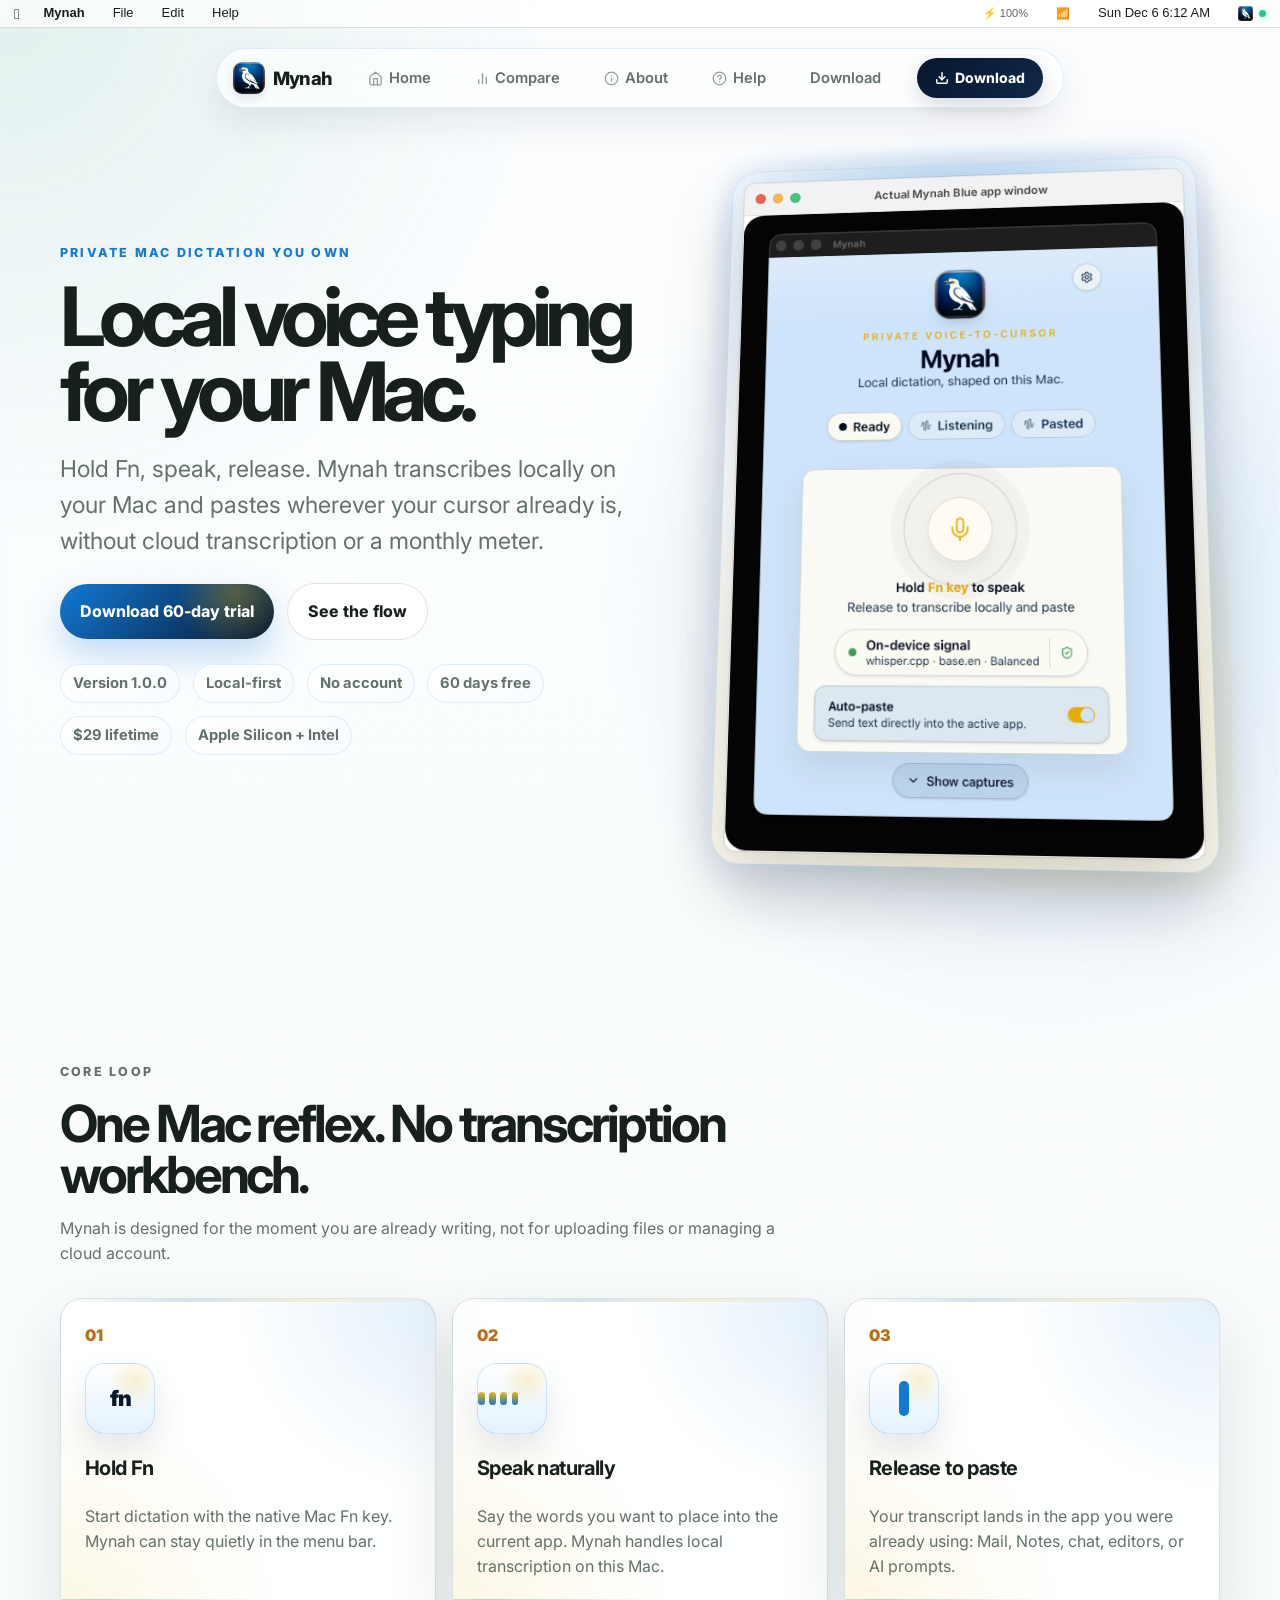
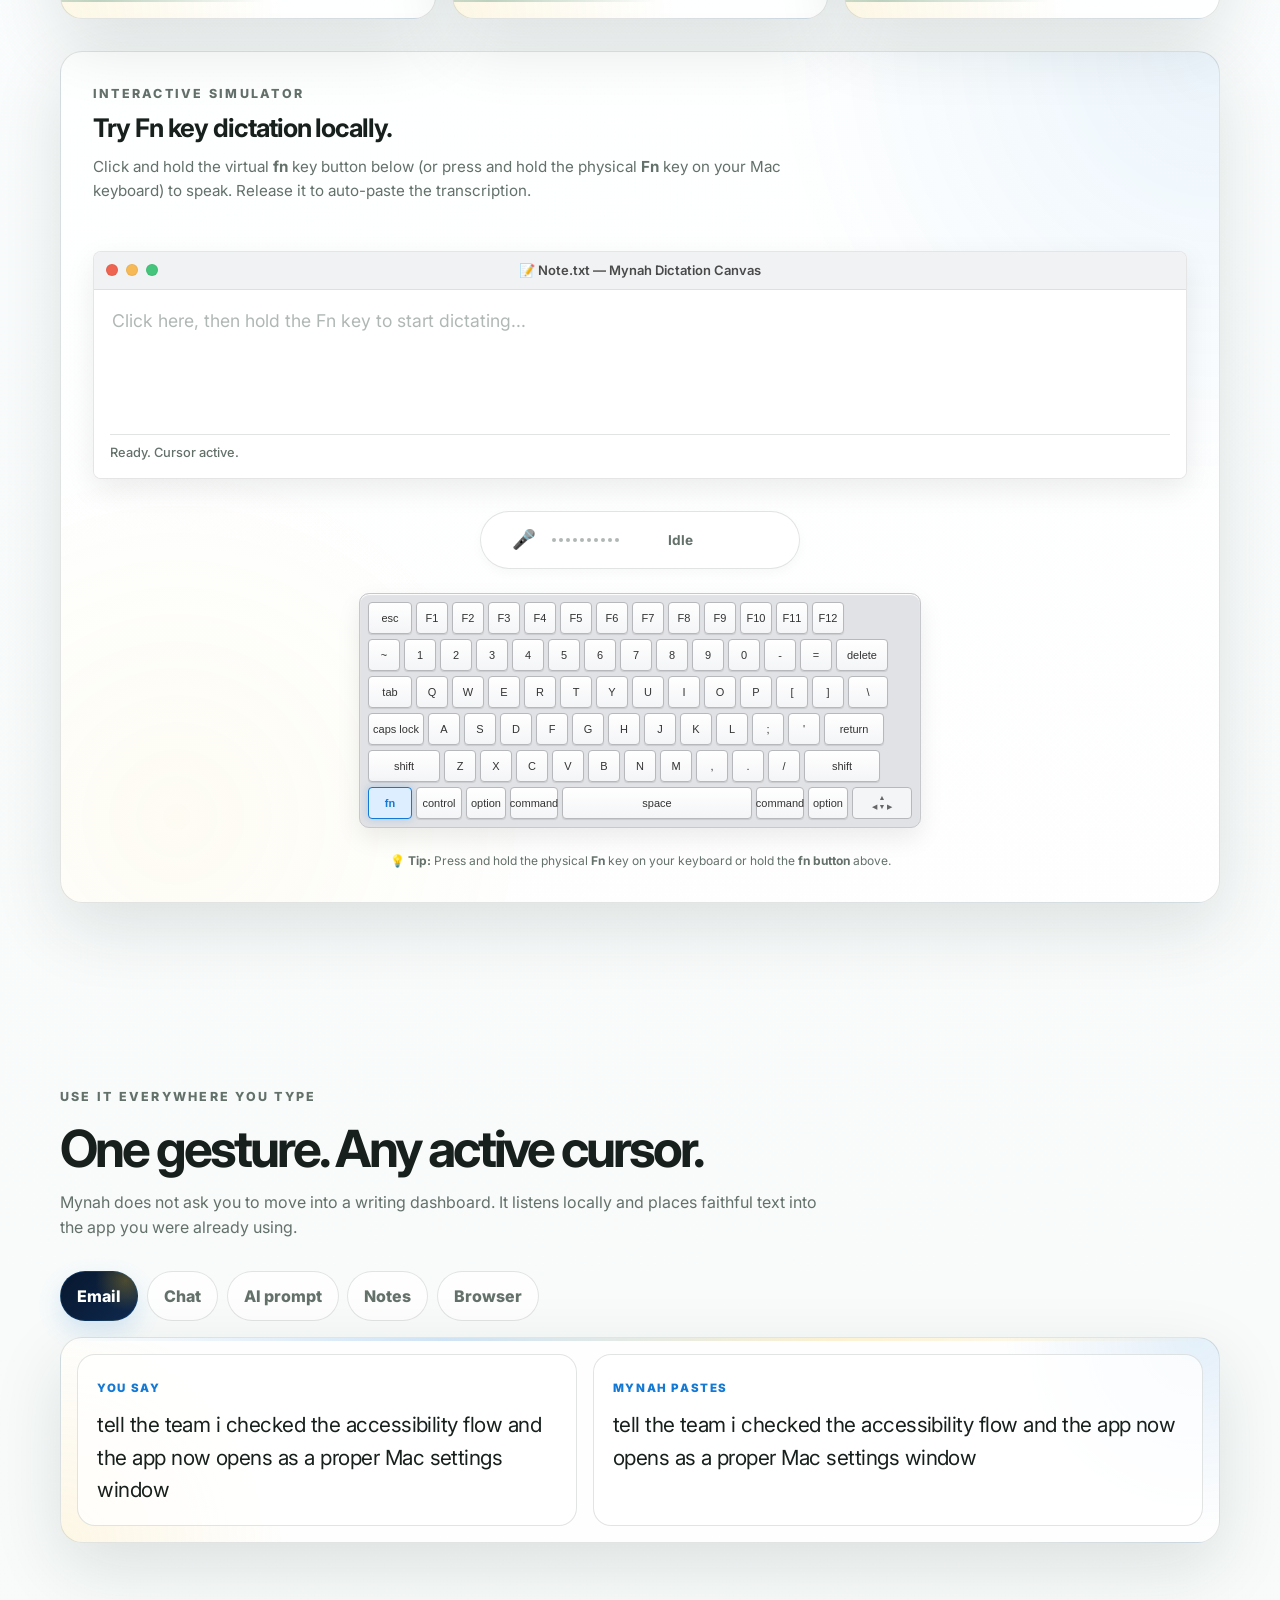
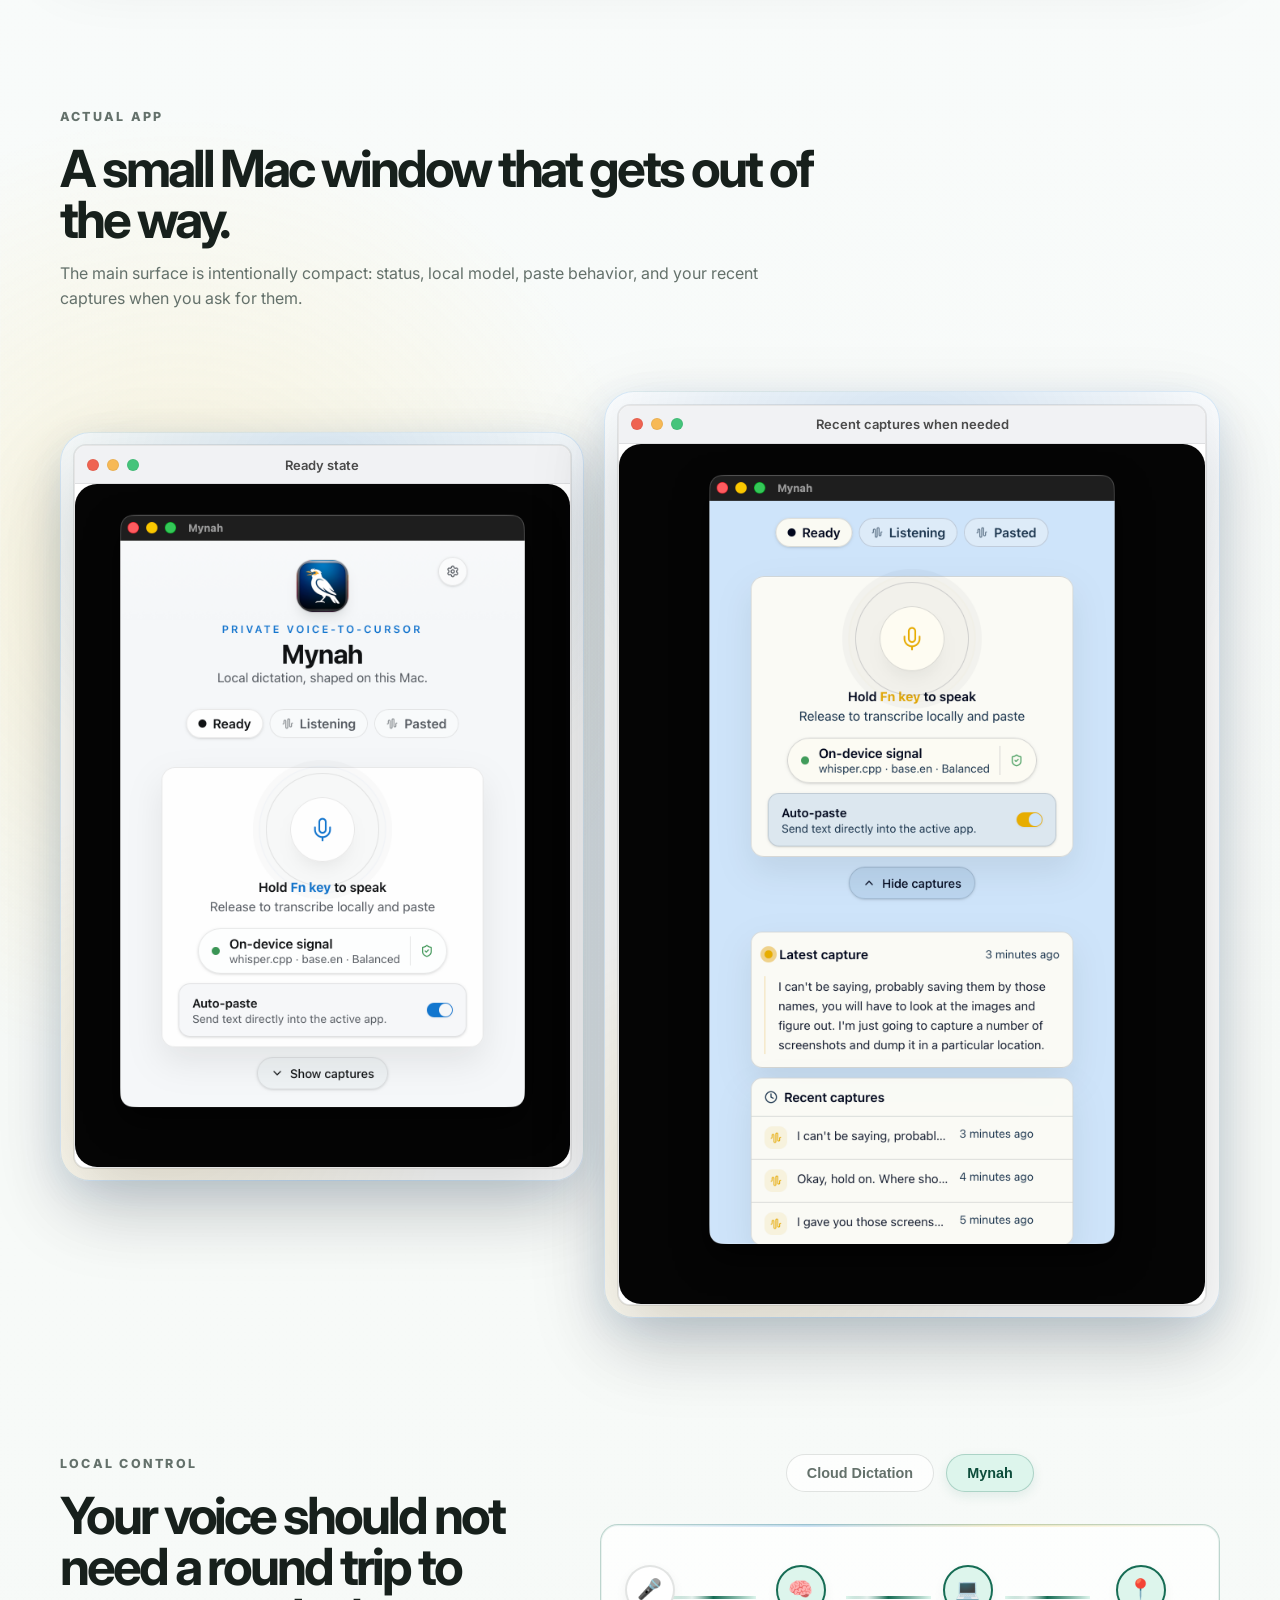
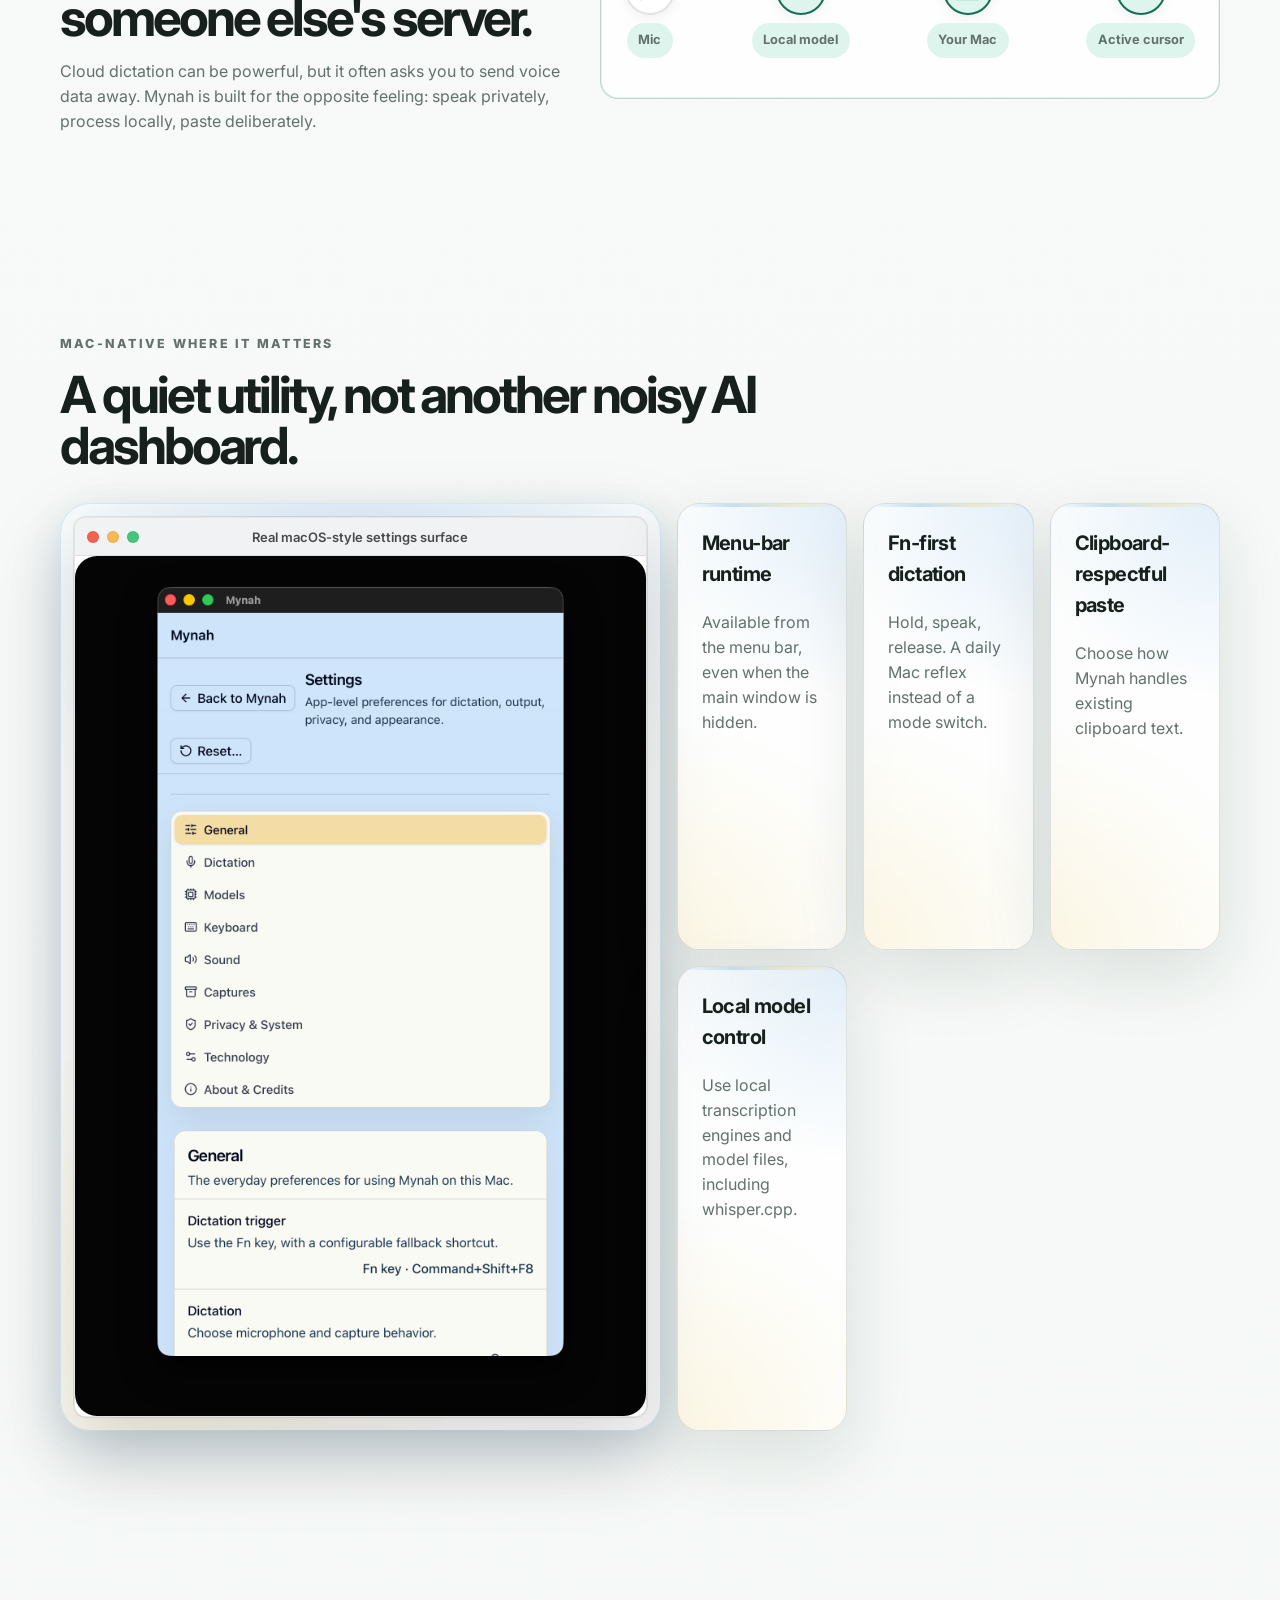
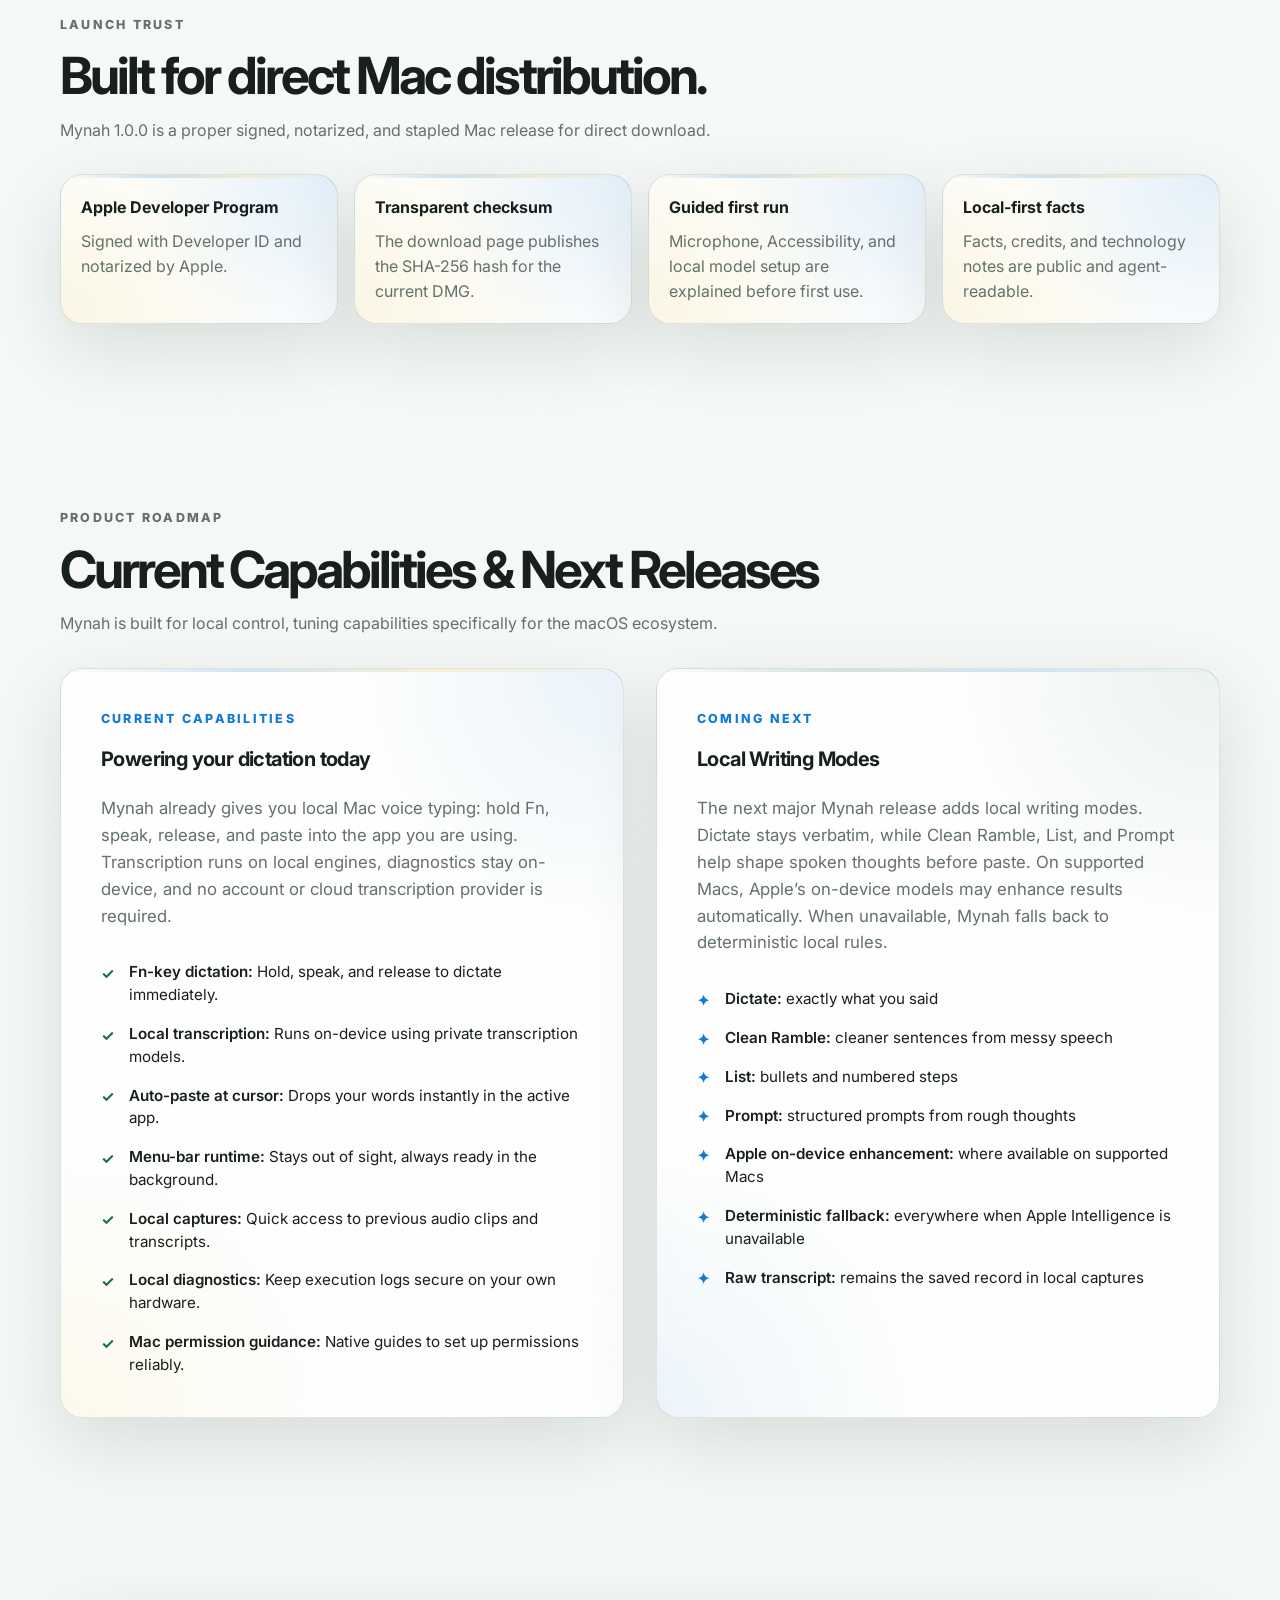
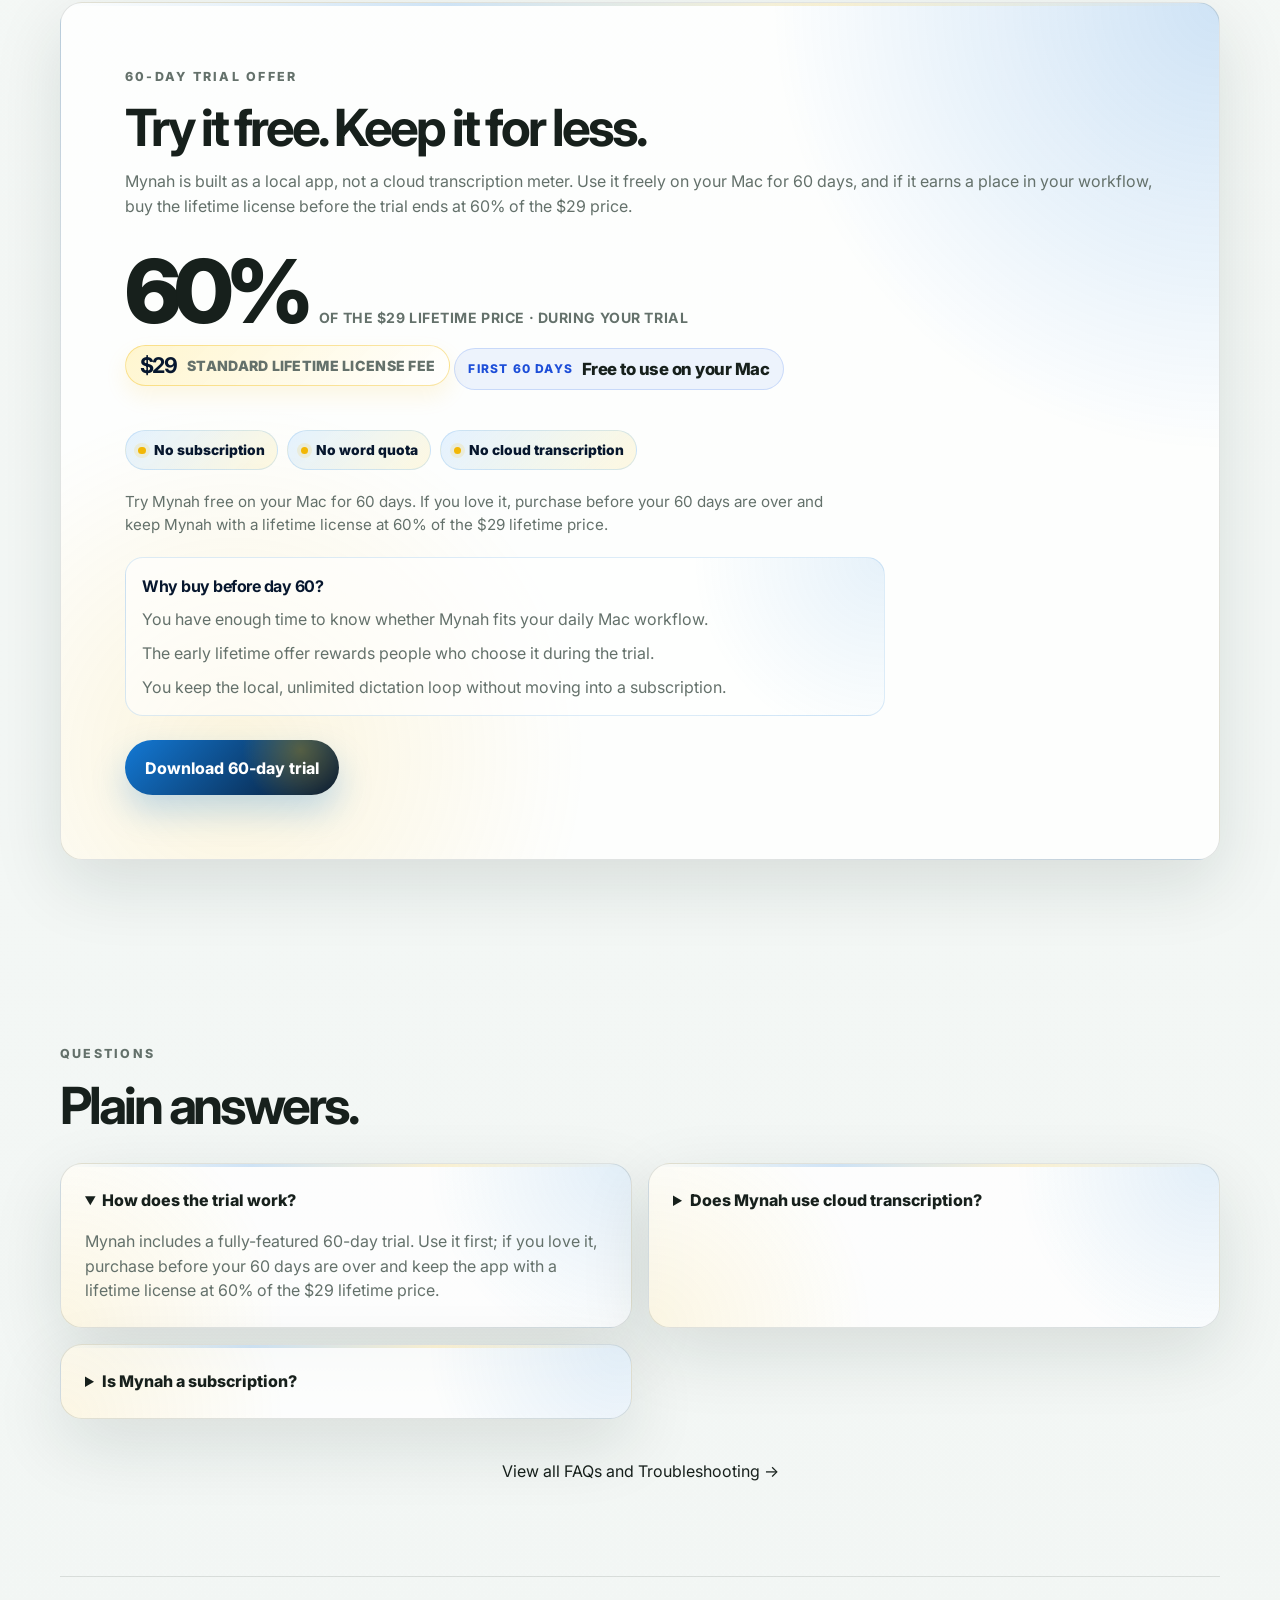
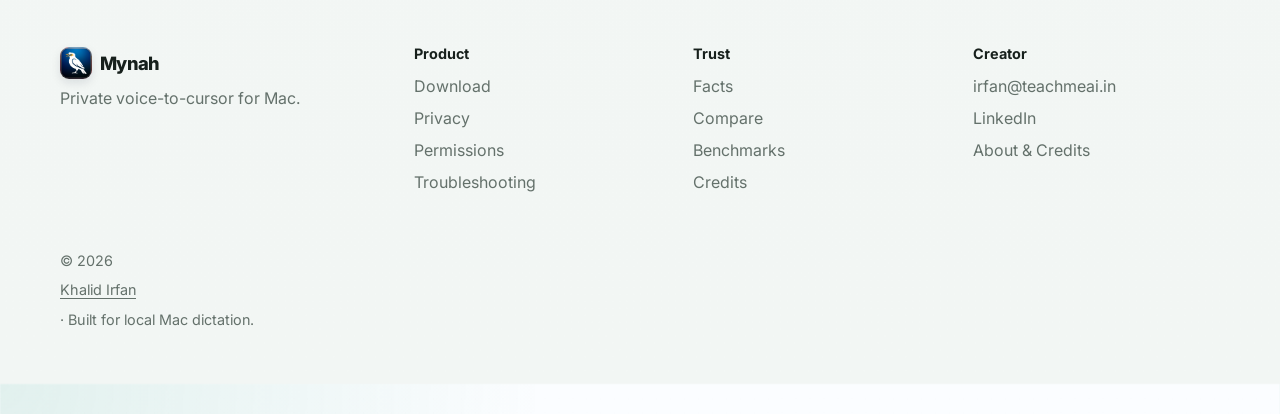
==== commit 397b6d74: "Implement 5 premium macOS-inspired interactive features" ====
--- a/index.html
+++ b/index.html
@@ -119,6 +119,137 @@
           <p>Your transcript lands in the app you were already using: Mail, Notes, chat, editors, or AI prompts.</p>
         </article>
       </div>
+
+      <!-- Interactive Keyboard Dictation Simulator -->
+      <div class="dictation-simulator-card">
+        <div class="section-heading" style="margin-bottom: 1rem;">
+          <p class="eyebrow" style="margin-bottom: 0.25rem;">Interactive Simulator</p>
+          <h3 style="font-size: 1.6rem; margin-bottom: 0.5rem; letter-spacing: -0.04em;">Try Fn key dictation locally.</h3>
+          <p style="font-size: 0.95rem; margin-bottom: 0; color: var(--muted);">Click and hold the virtual <strong>fn</strong> key button below (or press and hold the physical <strong>Fn</strong> key on your Mac keyboard) to speak. Release it to auto-paste the transcription.</p>
+        </div>
+
+        <div class="mock-editor-window macos-window">
+          <div class="window-titlebar">
+            <div class="window-dots">
+              <span class="dot-red" title="Close"></span>
+              <span class="dot-yellow" title="Minimize"></span>
+              <span class="dot-green" title="Zoom"></span>
+            </div>
+            <div class="window-title">📝 Note.txt — Mynah Dictation Canvas</div>
+          </div>
+          <div class="mock-editor-body">
+            <textarea class="editor-textarea" id="mock-textarea" placeholder="Click here, then hold the Fn key to start dictating..."></textarea>
+            <div class="editor-status" id="editor-status">
+              <span class="status-text-muted" id="editor-status-text">Ready. Cursor active.</span>
+            </div>
+          </div>
+        </div>
+
+        <div class="simulator-controls">
+          <div class="sim-visualizer-box">
+            <div class="sim-mic-icon" id="sim-mic-icon">🎤</div>
+            <div class="sim-waveforms" id="sim-waveforms">
+              <span></span><span></span><span></span><span></span><span></span><span></span><span></span><span></span><span></span><span></span>
+            </div>
+            <div class="sim-status" id="sim-status">Idle</div>
+          </div>
+          
+          <div class="sim-keyboard">
+            <div class="kbd-row">
+              <button class="key-btn key-esc">esc</button>
+              <button class="key-btn key-f">F1</button>
+              <button class="key-btn key-f">F2</button>
+              <button class="key-btn key-f">F3</button>
+              <button class="key-btn">F4</button>
+              <button class="key-btn">F5</button>
+              <button class="key-btn">F6</button>
+              <button class="key-btn">F7</button>
+              <button class="key-btn">F8</button>
+              <button class="key-btn">F9</button>
+              <button class="key-btn">F10</button>
+              <button class="key-btn">F11</button>
+              <button class="key-btn">F12</button>
+            </div>
+            <div class="kbd-row">
+              <button class="key-btn">~</button>
+              <button class="key-btn">1</button>
+              <button class="key-btn">2</button>
+              <button class="key-btn">3</button>
+              <button class="key-btn">4</button>
+              <button class="key-btn">5</button>
+              <button class="key-btn">6</button>
+              <button class="key-btn">7</button>
+              <button class="key-btn">8</button>
+              <button class="key-btn">9</button>
+              <button class="key-btn">0</button>
+              <button class="key-btn">-</button>
+              <button class="key-btn">=</button>
+              <button class="key-btn key-delete">delete</button>
+            </div>
+            <div class="kbd-row">
+              <button class="key-btn key-tab">tab</button>
+              <button class="key-btn">Q</button>
+              <button class="key-btn">W</button>
+              <button class="key-btn">E</button>
+              <button class="key-btn">R</button>
+              <button class="key-btn">T</button>
+              <button class="key-btn">Y</button>
+              <button class="key-btn">U</button>
+              <button class="key-btn">I</button>
+              <button class="key-btn">O</button>
+              <button class="key-btn">P</button>
+              <button class="key-btn">[</button>
+              <button class="key-btn">]</button>
+              <button class="key-btn key-slash">\</button>
+            </div>
+            <div class="kbd-row">
+              <button class="key-btn key-caps">caps lock</button>
+              <button class="key-btn">A</button>
+              <button class="key-btn">S</button>
+              <button class="key-btn">D</button>
+              <button class="key-btn">F</button>
+              <button class="key-btn">G</button>
+              <button class="key-btn">H</button>
+              <button class="key-btn">J</button>
+              <button class="key-btn">K</button>
+              <button class="key-btn">L</button>
+              <button class="key-btn">;</button>
+              <button class="key-btn">'</button>
+              <button class="key-btn key-return">return</button>
+            </div>
+            <div class="kbd-row">
+              <button class="key-btn key-lshift">shift</button>
+              <button class="key-btn">Z</button>
+              <button class="key-btn">X</button>
+              <button class="key-btn">C</button>
+              <button class="key-btn">V</button>
+              <button class="key-btn">B</button>
+              <button class="key-btn">N</button>
+              <button class="key-btn">M</button>
+              <button class="key-btn">,</button>
+              <button class="key-btn">.</button>
+              <button class="key-btn">/</button>
+              <button class="key-btn key-rshift">shift</button>
+            </div>
+            <div class="kbd-row">
+              <button class="key-btn key-fn highlighted" id="virtual-fn-key" title="Click & Hold to speak">fn</button>
+              <button class="key-btn key-ctrl">control</button>
+              <button class="key-btn key-option">option</button>
+              <button class="key-btn key-cmd">command</button>
+              <button class="key-btn key-space">space</button>
+              <button class="key-btn key-cmd">command</button>
+              <button class="key-btn key-option">option</button>
+              <button class="key-arrow-box" style="font-size:7px; display:flex; flex-direction:column; justify-content:center; align-items:center;">
+                <span class="arrow-up">▲</span>
+                <span class="arrow-down-left">◀ ▼ ▶</span>
+              </button>
+            </div>
+          </div>
+          <div class="simulator-help-text">
+            <span>💡 <strong>Tip:</strong> Press and hold the physical <strong>Fn</strong> key on your keyboard or hold the <strong>fn button</strong> above.</span>
+          </div>
+        </div>
+      </div>
     </section>
 
     <section class="section workflow-section">
--- a/styles.css
+++ b/styles.css
@@ -1997,3 +1997,845 @@
   transform: none;
   box-shadow: none;
 }
+
+/* ── macOS Menu Bar ── */
+@media (min-width: 861px) {
+  body {
+    padding-top: 28px !important;
+  }
+  .site-header {
+    top: 28px !important;
+  }
+  .macos-menubar {
+    display: flex !important;
+  }
+}
+
+.macos-menubar {
+  display: none;
+  position: fixed;
+  top: 0;
+  left: 0;
+  width: 100%;
+  height: 28px;
+  background: rgba(255, 255, 255, 0.75);
+  backdrop-filter: blur(20px) saturate(180%);
+  -webkit-backdrop-filter: blur(20px) saturate(180%);
+  border-bottom: 1px solid rgba(0, 0, 0, 0.12);
+  color: #1c1c1e;
+  font-family: -apple-system, BlinkMacSystemFont, "Segoe UI", Roboto, sans-serif;
+  font-size: 13px;
+  font-weight: 500;
+  z-index: 10000;
+  justify-content: space-between;
+  align-items: center;
+  padding: 0 12px;
+  user-select: none;
+  box-sizing: border-box;
+}
+
+.menubar-left, .menubar-right {
+  display: flex;
+  align-items: center;
+  gap: 16px;
+}
+
+.menubar-item {
+  cursor: default;
+  padding: 2px 6px;
+  border-radius: 4px;
+  position: relative;
+  display: inline-flex;
+  align-items: center;
+  gap: 6px;
+  transition: background-color 0.15s ease;
+}
+
+.menubar-item:hover {
+  background-color: rgba(0, 0, 0, 0.08);
+}
+
+.menubar-item.apple-logo {
+  font-size: 15px;
+  padding-left: 2px;
+  padding-right: 2px;
+}
+
+.menubar-item.app-name {
+  font-weight: 700;
+}
+
+.menubar-mynah-icon {
+  width: 15px;
+  height: 15px;
+  border-radius: 3px;
+}
+
+.status-indicator-dot {
+  width: 7px;
+  height: 7px;
+  border-radius: 50%;
+  display: inline-block;
+}
+.status-indicator-dot.online {
+  background-color: #22c993;
+  box-shadow: 0 0 6px rgba(34, 201, 147, 0.4);
+}
+.status-indicator-dot.recording {
+  background-color: #ef6351;
+  box-shadow: 0 0 6px #ef6351;
+  animation: menubar-dot-pulse 1s infinite alternate;
+}
+
+@keyframes menubar-dot-pulse {
+  0% { opacity: 0.4; }
+  100% { opacity: 1; }
+}
+
+/* Dropdown menu */
+.menubar-dropdown {
+  display: none;
+  position: absolute;
+  top: 26px;
+  right: 0;
+  background: rgba(255, 255, 255, 0.94);
+  backdrop-filter: blur(25px) saturate(180%);
+  -webkit-backdrop-filter: blur(25px) saturate(180%);
+  border: 1px solid rgba(0, 0, 0, 0.15);
+  border-radius: 8px;
+  box-shadow: 0 10px 30px rgba(0, 0, 0, 0.15);
+  width: 250px;
+  padding: 4px;
+  flex-direction: column;
+  z-index: 10001;
+  color: #1d1d1f;
+}
+
+.menubar-dropdown.active {
+  display: flex;
+}
+
+.dropdown-header {
+  display: flex;
+  align-items: center;
+  gap: 10px;
+  padding: 8px 12px;
+}
+
+.dropdown-header img {
+  width: 32px;
+  height: 32px;
+  border-radius: 7px;
+  box-shadow: 0 2px 6px rgba(0,0,0,0.1);
+}
+
+.dropdown-header div {
+  display: flex;
+  flex-direction: column;
+  line-height: 1.3;
+}
+
+.dropdown-header strong {
+  font-size: 13px;
+  color: #111;
+}
+
+.dropdown-header span {
+  font-size: 11px;
+  color: #86868b;
+}
+
+.dropdown-divider {
+  height: 1px;
+  background-color: rgba(0, 0, 0, 0.1);
+  margin: 4px 6px;
+}
+
+.dropdown-item {
+  padding: 6px 12px;
+  border-radius: 5px;
+  display: flex;
+  justify-content: space-between;
+  align-items: center;
+  font-size: 12px;
+  cursor: default;
+  transition: background-color 0.15s ease, color 0.15s ease;
+  position: relative;
+}
+
+.dropdown-item:hover {
+  background-color: var(--mynah-blue);
+  color: white;
+}
+
+.dropdown-item:hover kbd {
+  color: rgba(255, 255, 255, 0.8);
+}
+
+.dropdown-item kbd {
+  font-size: 10px;
+  font-family: inherit;
+  color: #86868b;
+  background: rgba(0, 0, 0, 0.05);
+  padding: 1px 4px;
+  border-radius: 3px;
+}
+
+.dropdown-item.has-submenu::after {
+  content: "▶";
+  font-size: 8px;
+  margin-left: 6px;
+  opacity: 0.6;
+}
+
+.dropdown-item.has-submenu:hover::after {
+  opacity: 1;
+}
+
+.dropdown-submenu {
+  display: none;
+  position: absolute;
+  top: -4px;
+  left: -230px;
+  background: rgba(255, 255, 255, 0.94);
+  backdrop-filter: blur(25px) saturate(180%);
+  -webkit-backdrop-filter: blur(25px) saturate(180%);
+  border: 1px solid rgba(0, 0, 0, 0.15);
+  border-radius: 8px;
+  box-shadow: 0 10px 30px rgba(0, 0, 0, 0.15);
+  width: 226px;
+  padding: 4px;
+  z-index: 10002;
+}
+
+.dropdown-item.has-submenu:hover .dropdown-submenu {
+  display: block;
+}
+
+.dropdown-submenu .dropdown-item {
+  color: #1d1d1f;
+}
+.dropdown-submenu .dropdown-item:hover {
+  background-color: var(--mynah-blue);
+  color: white;
+}
+
+.dropdown-submenu .dropdown-item.model-selected::before {
+  content: "✓";
+  position: absolute;
+  left: 6px;
+  font-weight: bold;
+}
+
+.dropdown-submenu .dropdown-item {
+  padding-left: 20px;
+}
+
+/* ── macOS Windows Framework ── */
+.macos-window {
+  border-radius: 12px;
+  box-shadow: 
+    0 30px 70px rgba(0, 0, 0, 0.15),
+    0 0 0 1px rgba(0, 0, 0, 0.08);
+  overflow: hidden;
+  background: var(--surface);
+  border: 1px solid rgba(0, 0, 0, 0.1);
+  display: flex;
+  flex-direction: column;
+  transition: transform 0.4s cubic-bezier(0.16, 1, 0.3, 1), opacity 0.4s cubic-bezier(0.16, 1, 0.3, 1), height 0.4s cubic-bezier(0.16, 1, 0.3, 1), margin 0.4s cubic-bezier(0.16, 1, 0.3, 1);
+  transform-origin: center center;
+}
+
+.window-titlebar {
+  background: #f1f2f4;
+  height: 38px;
+  padding: 0 12px;
+  display: flex;
+  align-items: center;
+  justify-content: flex-start;
+  border-bottom: 1px solid rgba(0, 0, 0, 0.08);
+  position: relative;
+  user-select: none;
+}
+
+.window-dots {
+  display: flex;
+  gap: 8px;
+  z-index: 2;
+}
+
+.window-dots span {
+  width: 12px;
+  height: 12px;
+  border-radius: 50%;
+  display: inline-block;
+  position: relative;
+  cursor: pointer;
+  transition: background-color 0.15s ease;
+}
+
+.window-dots span::after {
+  font-size: 8px;
+  font-weight: bold;
+  position: absolute;
+  top: 50%;
+  left: 50%;
+  transform: translate(-50%, -50%);
+  opacity: 0;
+  transition: opacity 0.15s ease;
+}
+
+.window-titlebar:hover .window-dots span::after {
+  opacity: 0.6;
+}
+
+.window-dots .dot-red {
+  background-color: #ef6351;
+  border: 1px solid rgba(0, 0, 0, 0.05);
+}
+.window-dots .dot-red::after {
+  content: "×";
+  color: #4c0000;
+}
+
+.window-dots .dot-yellow {
+  background-color: #f7b955;
+  border: 1px solid rgba(0, 0, 0, 0.05);
+}
+.window-dots .dot-yellow::after {
+  content: "−";
+  color: #5c3e00;
+  font-size: 9px;
+  top: 48%;
+}
+
+.window-dots .dot-green {
+  background-color: #45c47b;
+  border: 1px solid rgba(0, 0, 0, 0.05);
+}
+.window-dots .dot-green::after {
+  content: "+";
+  color: #004c1c;
+  font-size: 7px;
+}
+
+.window-title {
+  position: absolute;
+  width: 100%;
+  text-align: center;
+  left: 0;
+  font-size: 13px;
+  font-weight: 600;
+  color: #4a4a4a;
+  pointer-events: none;
+}
+
+.window-content {
+  flex-grow: 1;
+  background: var(--surface);
+  position: relative;
+}
+
+/* Window states */
+.window-closed {
+  opacity: 0 !important;
+  transform: scale(0.85) translateY(30px) !important;
+  pointer-events: none !important;
+  height: 0 !important;
+  margin: 0 !important;
+  padding: 0 !important;
+  border: none !important;
+}
+
+.window-minimized {
+  transform: scale(0.2) translateY(800px) !important;
+  opacity: 0 !important;
+  pointer-events: none !important;
+}
+
+.window-maximized {
+  transform: scale(1.05) !important;
+  z-index: 100;
+  box-shadow: 0 40px 100px rgba(0, 0, 0, 0.3);
+}
+
+/* Restore notification */
+.restore-notification {
+  position: fixed;
+  bottom: 24px;
+  right: 24px;
+  background: rgba(30, 30, 30, 0.9);
+  color: white;
+  padding: 10px 16px;
+  border-radius: 8px;
+  font-size: 13px;
+  font-weight: 500;
+  box-shadow: 0 8px 24px rgba(0,0,0,0.2);
+  display: flex;
+  align-items: center;
+  gap: 12px;
+  z-index: 9999;
+  animation: slide-in-bottom 0.3s cubic-bezier(0.16, 1, 0.3, 1);
+  backdrop-filter: blur(10px);
+}
+
+.restore-notification button {
+  background: var(--mynah-blue);
+  border: none;
+  color: white;
+  padding: 4px 10px;
+  border-radius: 4px;
+  cursor: pointer;
+  font-weight: 600;
+  font-size: 12px;
+  transition: background-color 0.15s ease;
+}
+
+.restore-notification button:hover {
+  background: var(--mynah-blue-dark);
+}
+
+@keyframes slide-in-bottom {
+  0% { transform: translateY(100px); opacity: 0; }
+  100% { transform: translateY(0); opacity: 1; }
+}
+
+/* ── Keyboard dictation simulator card ── */
+.dictation-simulator-card {
+  display: grid;
+  grid-template-columns: 1fr;
+  gap: 2rem;
+  background:
+    radial-gradient(circle at top right, rgba(19, 121, 213, 0.08), transparent 28rem),
+    radial-gradient(circle at 10% 90%, rgba(242, 183, 5, 0.05), transparent 22rem),
+    rgba(255, 255, 255, 0.8);
+  border: 1px solid var(--line);
+  box-shadow: var(--shadow);
+  border-radius: var(--radius);
+  padding: 2rem;
+  margin-top: 2rem;
+}
+
+.mock-editor-window {
+  border-radius: 8px;
+  box-shadow: 0 10px 30px rgba(0,0,0,0.08);
+}
+
+.mock-editor-body {
+  padding: 1rem;
+  background: #ffffff;
+  display: flex;
+  flex-direction: column;
+  gap: 0.5rem;
+}
+
+.editor-textarea {
+  width: 100%;
+  height: 120px;
+  border: none;
+  resize: none;
+  font-family: inherit;
+  font-size: 1.1rem;
+  line-height: 1.5;
+  color: var(--ink);
+  outline: none;
+}
+
+.editor-textarea::placeholder {
+  color: #b0b8b5;
+}
+
+.editor-status {
+  display: flex;
+  justify-content: space-between;
+  align-items: center;
+  font-size: 0.8rem;
+  color: var(--muted);
+  border-top: 1px solid var(--line);
+  padding-top: 0.5rem;
+}
+
+.status-text-muted {
+  font-weight: 500;
+}
+
+.editor-glow-active {
+  animation: textarea-glow-pulse 0.8s ease-in-out;
+}
+
+@keyframes textarea-glow-pulse {
+  0%, 100% { box-shadow: none; }
+  50% { box-shadow: 0 0 15px rgba(19, 121, 213, 0.35); border-color: rgba(19, 121, 213, 0.5); }
+}
+
+.simulator-controls {
+  display: flex;
+  flex-direction: column;
+  align-items: center;
+  gap: 1.5rem;
+}
+
+.sim-visualizer-box {
+  display: flex;
+  align-items: center;
+  gap: 1rem;
+  padding: 0.8rem 1.5rem;
+  border: 1px solid var(--line);
+  background: rgba(255, 255, 255, 0.85);
+  border-radius: 999px;
+  min-width: 320px;
+  justify-content: center;
+  box-shadow: 0 4px 12px rgba(0,0,0,0.03);
+}
+
+.sim-mic-icon {
+  font-size: 1.2rem;
+  color: var(--muted);
+  transition: color 0.3s ease, transform 0.3s ease;
+}
+
+.sim-mic-icon.recording {
+  color: #ef6351;
+  transform: scale(1.15);
+}
+
+.sim-waveforms {
+  display: flex;
+  gap: 3px;
+  align-items: center;
+  height: 24px;
+  width: 100px;
+}
+
+.sim-waveforms span {
+  display: block;
+  width: 4px;
+  height: 4px;
+  border-radius: 999px;
+  background: #b0b8b5;
+  transition: background-color 0.3s ease, height 0.3s ease;
+}
+
+.sim-waveforms.pulsing span {
+  background: linear-gradient(180deg, var(--mynah-blue), var(--mynah-gold));
+  animation: keypress-wave-bar 1s infinite alternate ease-in-out;
+}
+
+.sim-waveforms.pulsing span:nth-child(1)  { animation-delay: 0.1s; }
+.sim-waveforms.pulsing span:nth-child(2)  { animation-delay: 0.2s; }
+.sim-waveforms.pulsing span:nth-child(3)  { animation-delay: 0.3s; }
+.sim-waveforms.pulsing span:nth-child(4)  { animation-delay: 0.4s; }
+.sim-waveforms.pulsing span:nth-child(5)  { animation-delay: 0.5s; }
+.sim-waveforms.pulsing span:nth-child(6)  { animation-delay: 0.4s; }
+.sim-waveforms.pulsing span:nth-child(7)  { animation-delay: 0.3s; }
+.sim-waveforms.pulsing span:nth-child(8)  { animation-delay: 0.2s; }
+.sim-waveforms.pulsing span:nth-child(9)  { animation-delay: 0.1s; }
+.sim-waveforms.pulsing span:nth-child(10) { animation-delay: 0.0s; }
+
+@keyframes keypress-wave-bar {
+  0% { height: 4px; }
+  100% { height: 22px; }
+}
+
+.sim-status {
+  font-size: 0.85rem;
+  font-weight: 700;
+  color: var(--muted);
+  min-width: 100px;
+}
+
+.sim-status.recording {
+  color: #ef6351;
+}
+
+.sim-status.transcribing {
+  color: var(--mynah-blue);
+}
+
+.sim-status.success {
+  color: #22c993;
+}
+
+/* Virtual Keyboard */
+.sim-keyboard {
+  display: flex;
+  flex-direction: column;
+  gap: 5px;
+  background: #e1e2e5;
+  padding: 8px;
+  border-radius: 10px;
+  border: 1px solid #c7c8cb;
+  box-shadow: 
+    inset 0 1px 1px white,
+    0 10px 24px rgba(0,0,0,0.08);
+  max-width: 100%;
+  overflow-x: auto;
+  user-select: none;
+}
+
+.kbd-row {
+  display: flex;
+  gap: 4px;
+}
+
+.key-btn {
+  background: linear-gradient(180deg, #ffffff 0%, #f4f5f7 100%);
+  border: 1px solid #b7b8bb;
+  border-radius: 4px;
+  box-shadow: 
+    0 1px 1px rgba(0,0,0,0.1),
+    inset 0 1px 0 white;
+  color: #333;
+  font-family: -apple-system, BlinkMacSystemFont, "Segoe UI", sans-serif;
+  font-size: 11px;
+  font-weight: 500;
+  height: 32px;
+  min-width: 32px;
+  padding: 0 4px;
+  display: flex;
+  align-items: center;
+  justify-content: center;
+  cursor: pointer;
+  transition: all 0.1s ease;
+  outline: none;
+}
+
+.key-btn:active, .key-btn.active {
+  background: #dcdde1;
+  box-shadow: 
+    inset 0 2px 4px rgba(0,0,0,0.15),
+    0 1px 0 rgba(255,255,255,0.8);
+  transform: translateY(1px);
+}
+
+.key-btn.highlighted {
+  border-color: var(--mynah-blue);
+  background: var(--mynah-blue-soft);
+  color: var(--mynah-blue);
+  font-weight: bold;
+  box-shadow: 0 0 8px rgba(19, 121, 213, 0.25);
+}
+
+.key-btn.highlighted:active, .key-btn.highlighted.active {
+  background: var(--mynah-blue);
+  color: white;
+  box-shadow: inset 0 2px 4px rgba(0,0,0,0.2);
+}
+
+.key-esc { width: 44px; }
+.key-delete { width: 52px; }
+.key-tab { width: 44px; }
+.key-slash { width: 40px; }
+.key-caps { width: 56px; }
+.key-return { width: 60px; }
+.key-lshift { width: 72px; }
+.key-rshift { width: 76px; }
+.key-ctrl { width: 46px; }
+.key-option { width: 40px; }
+.key-cmd { width: 48px; }
+.key-space { width: 190px; }
+.key-fn { width: 44px; }
+
+.key-arrow-box {
+  display: flex;
+  flex-direction: column;
+  gap: 2px;
+  font-size: 7px;
+  color: #666;
+  justify-content: center;
+  align-items: center;
+  width: 60px;
+  height: 32px;
+  border: 1px solid #b7b8bb;
+  background: #f4f5f7;
+  border-radius: 4px;
+}
+
+.arrow-up, .arrow-down-left {
+  display: inline-block;
+}
+
+.simulator-help-text {
+  font-size: 12px;
+  color: var(--muted);
+}
+
+/* ── macOS Finder Quick Look overlay ── */
+.quicklook-overlay {
+  display: none;
+  position: fixed;
+  inset: 0;
+  background: rgba(0, 0, 0, 0.25);
+  z-index: 100000;
+  align-items: center;
+  justify-content: center;
+  user-select: none;
+  opacity: 0;
+  transition: opacity 0.25s cubic-bezier(0.16, 1, 0.3, 1);
+  backdrop-filter: blur(4px);
+}
+
+.quicklook-overlay.active {
+  display: flex;
+  opacity: 1;
+}
+
+.quicklook-window {
+  width: min(90vw, 550px);
+  background: rgba(30, 30, 30, 0.76);
+  backdrop-filter: blur(30px) saturate(180%);
+  -webkit-backdrop-filter: blur(30px) saturate(180%);
+  border: 1px solid rgba(255, 255, 255, 0.12);
+  border-radius: 12px;
+  box-shadow: 
+    0 30px 80px rgba(0, 0, 0, 0.4),
+    inset 0 1px 0 rgba(255, 255, 255, 0.15);
+  display: flex;
+  flex-direction: column;
+  color: #ffffff;
+  overflow: hidden;
+  transform: scale(0.92);
+  transition: transform 0.25s cubic-bezier(0.16, 1, 0.3, 1);
+}
+
+.quicklook-overlay.active .quicklook-window {
+  transform: scale(1);
+}
+
+.quicklook-header {
+  height: 36px;
+  padding: 0 14px;
+  display: flex;
+  align-items: center;
+  justify-content: space-between;
+  border-bottom: 1px solid rgba(255, 255, 255, 0.08);
+}
+
+.quicklook-title {
+  font-size: 13px;
+  font-weight: 600;
+  color: #e5e5ea;
+  text-align: center;
+  flex-grow: 1;
+}
+
+.quicklook-close {
+  background: transparent;
+  border: none;
+  color: #8e8e93;
+  font-size: 18px;
+  line-height: 1;
+  cursor: pointer;
+  padding: 2px 8px;
+  border-radius: 4px;
+  transition: background-color 0.15s ease, color 0.15s ease;
+}
+
+.quicklook-close:hover {
+  background-color: rgba(255, 255, 255, 0.1);
+  color: #ffffff;
+}
+
+.quicklook-content {
+  padding: 2.5rem 2rem;
+  display: flex;
+  flex-direction: column;
+  align-items: center;
+  justify-content: center;
+  min-height: 220px;
+}
+
+.quicklook-dmg-preview {
+  display: flex;
+  flex-direction: column;
+  align-items: center;
+  gap: 1rem;
+  text-align: center;
+}
+
+.quicklook-dmg-icon {
+  width: 72px;
+  height: 72px;
+  filter: drop-shadow(0 4px 8px rgba(0,0,0,0.3));
+}
+
+.quicklook-dmg-title {
+  font-size: 1.15rem;
+  font-weight: 700;
+  letter-spacing: -0.01em;
+}
+
+.quicklook-image-preview {
+  max-width: 100%;
+  max-height: 320px;
+  border-radius: 6px;
+  box-shadow: 0 10px 30px rgba(0,0,0,0.3);
+  object-fit: contain;
+}
+
+.quicklook-checksum-preview {
+  width: 100%;
+  background: rgba(0, 0, 0, 0.25);
+  border-radius: 6px;
+  padding: 12px;
+  font-family: monospace;
+  font-size: 11px;
+  word-break: break-all;
+  border: 1px solid rgba(255, 255, 255, 0.08);
+  line-height: 1.5;
+}
+
+.quicklook-footer {
+  height: 44px;
+  padding: 0 14px;
+  display: flex;
+  align-items: center;
+  justify-content: space-between;
+  border-top: 1px solid rgba(255, 255, 255, 0.08);
+  background: rgba(0,0,0,0.12);
+}
+
+.quicklook-metadata {
+  font-size: 11px;
+  color: #8e8e93;
+}
+
+.quicklook-action-btn {
+  background: var(--mynah-blue);
+  border: none;
+  color: white;
+  padding: 5px 12px;
+  border-radius: 6px;
+  cursor: pointer;
+  font-weight: 600;
+  font-size: 12px;
+  transition: background-color 0.15s ease;
+}
+
+.quicklook-action-btn:hover {
+  background: #258ae5;
+}
+
+/* Quicklook Tooltip/Hint Badge */
+.quicklook-hint-badge {
+  position: absolute;
+  background: rgba(30, 30, 30, 0.95);
+  color: white;
+  border: 1px solid rgba(255, 255, 255, 0.15);
+  padding: 4px 8px;
+  border-radius: 6px;
+  font-size: 10px;
+  font-weight: 600;
+  box-shadow: 0 4px 10px rgba(0,0,0,0.15);
+  z-index: 9999;
+  pointer-events: none;
+  opacity: 0;
+  transform: translateY(5px);
+  transition: opacity 0.2s ease, transform 0.2s ease;
+}
+
+.quicklook-hint-badge.visible {
+  opacity: 1;
+  transform: translateY(0);
+}
+
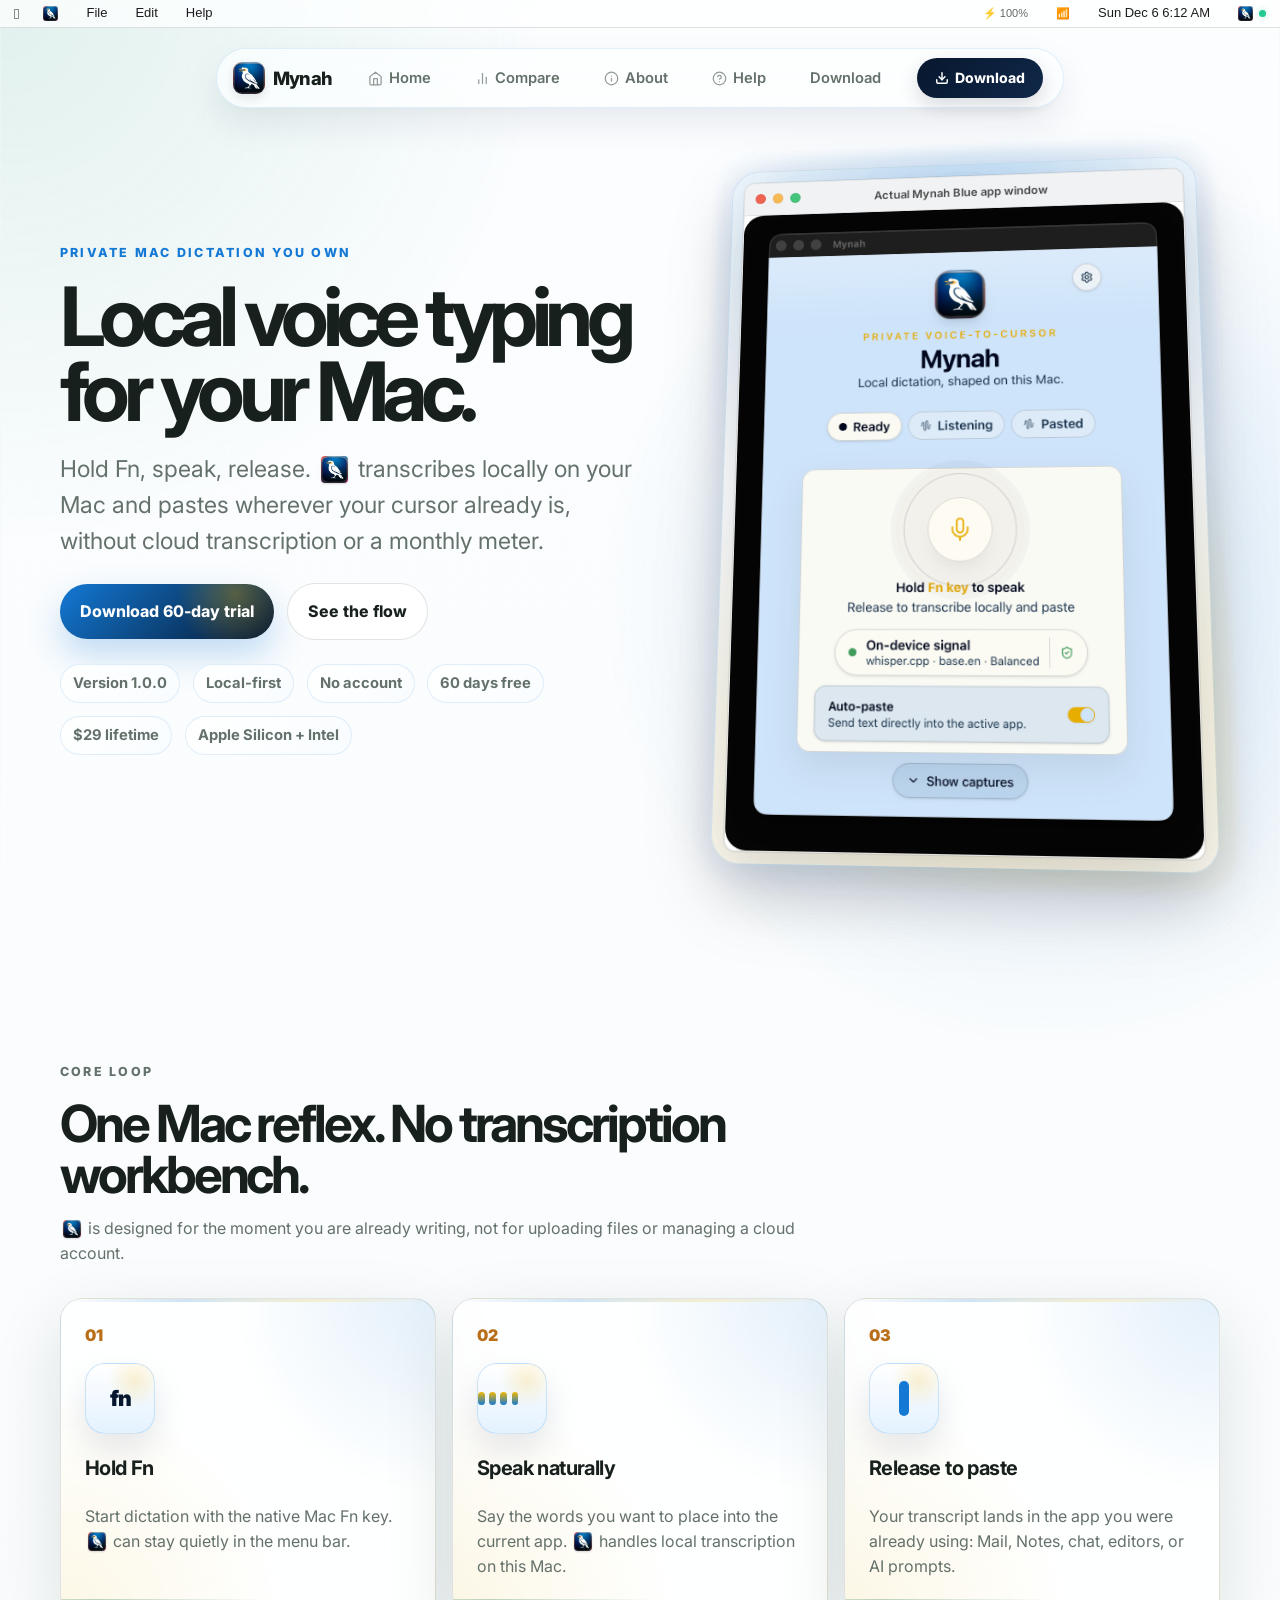
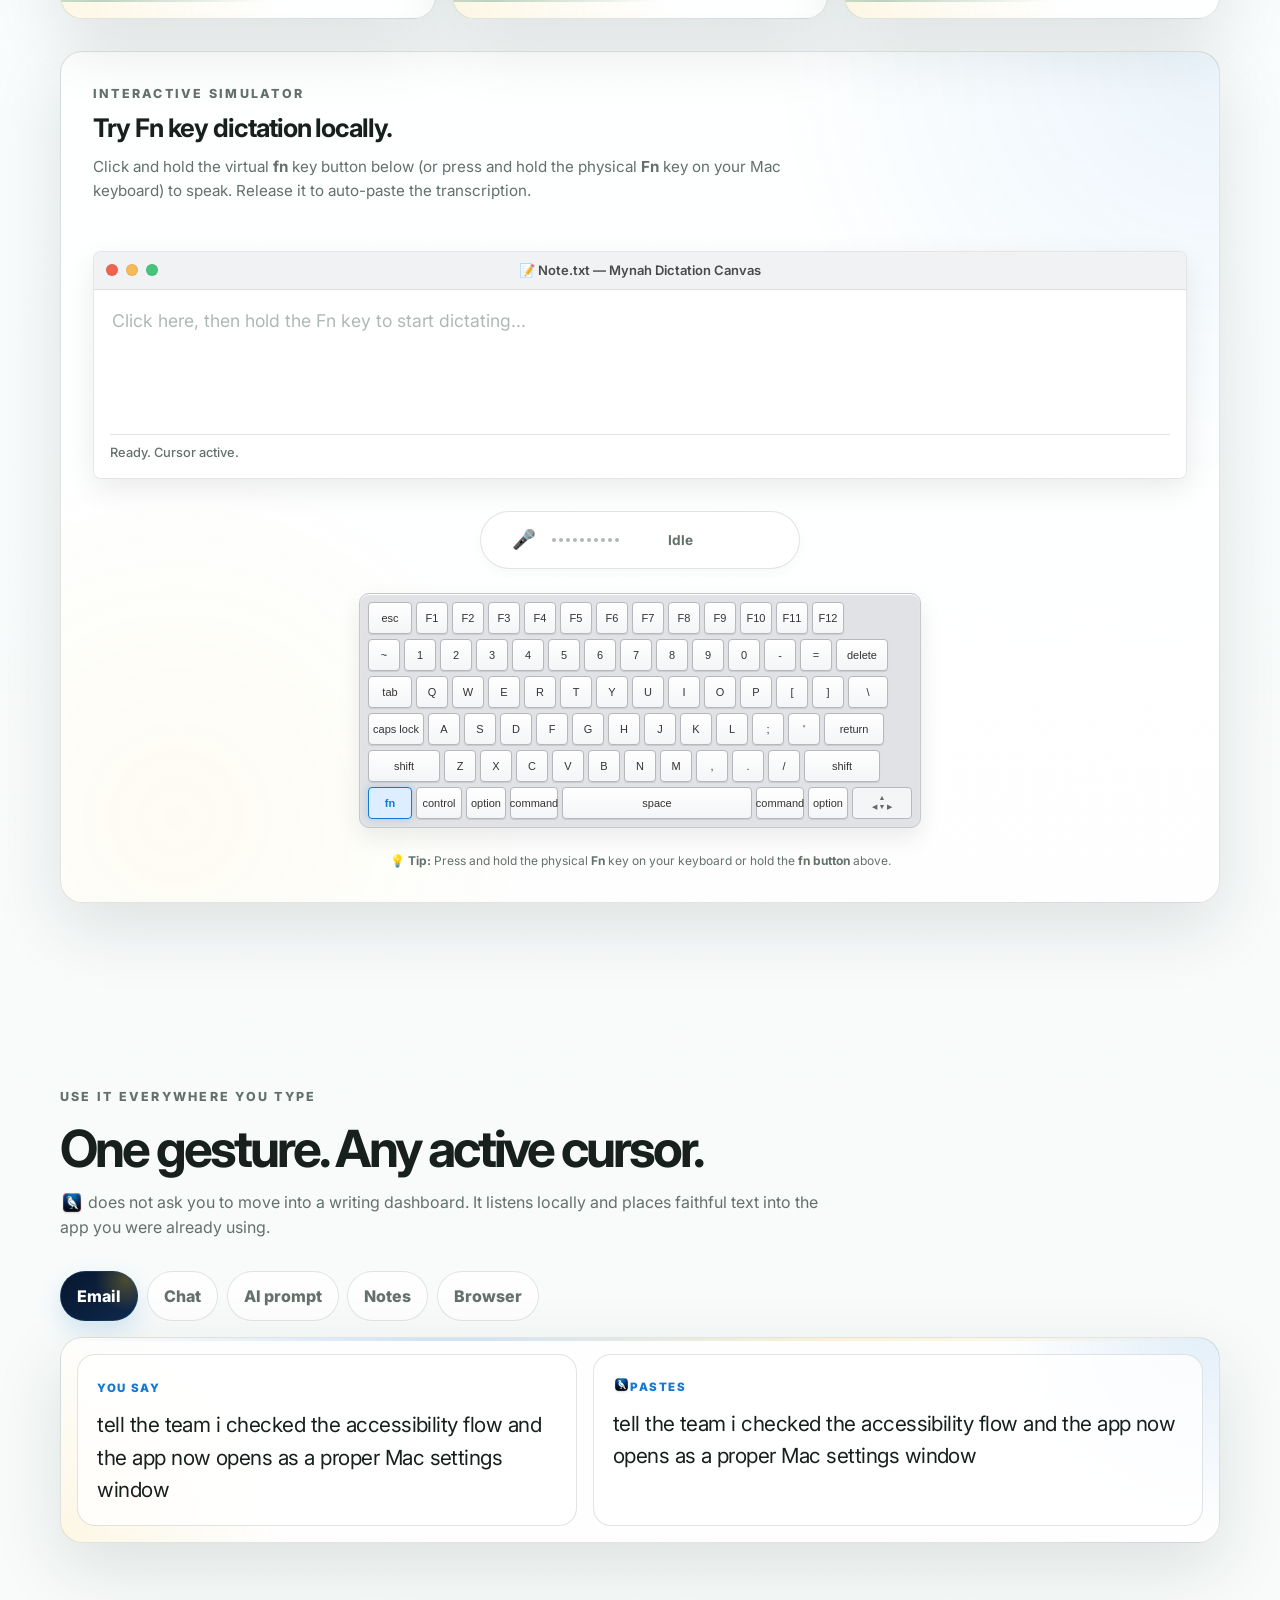
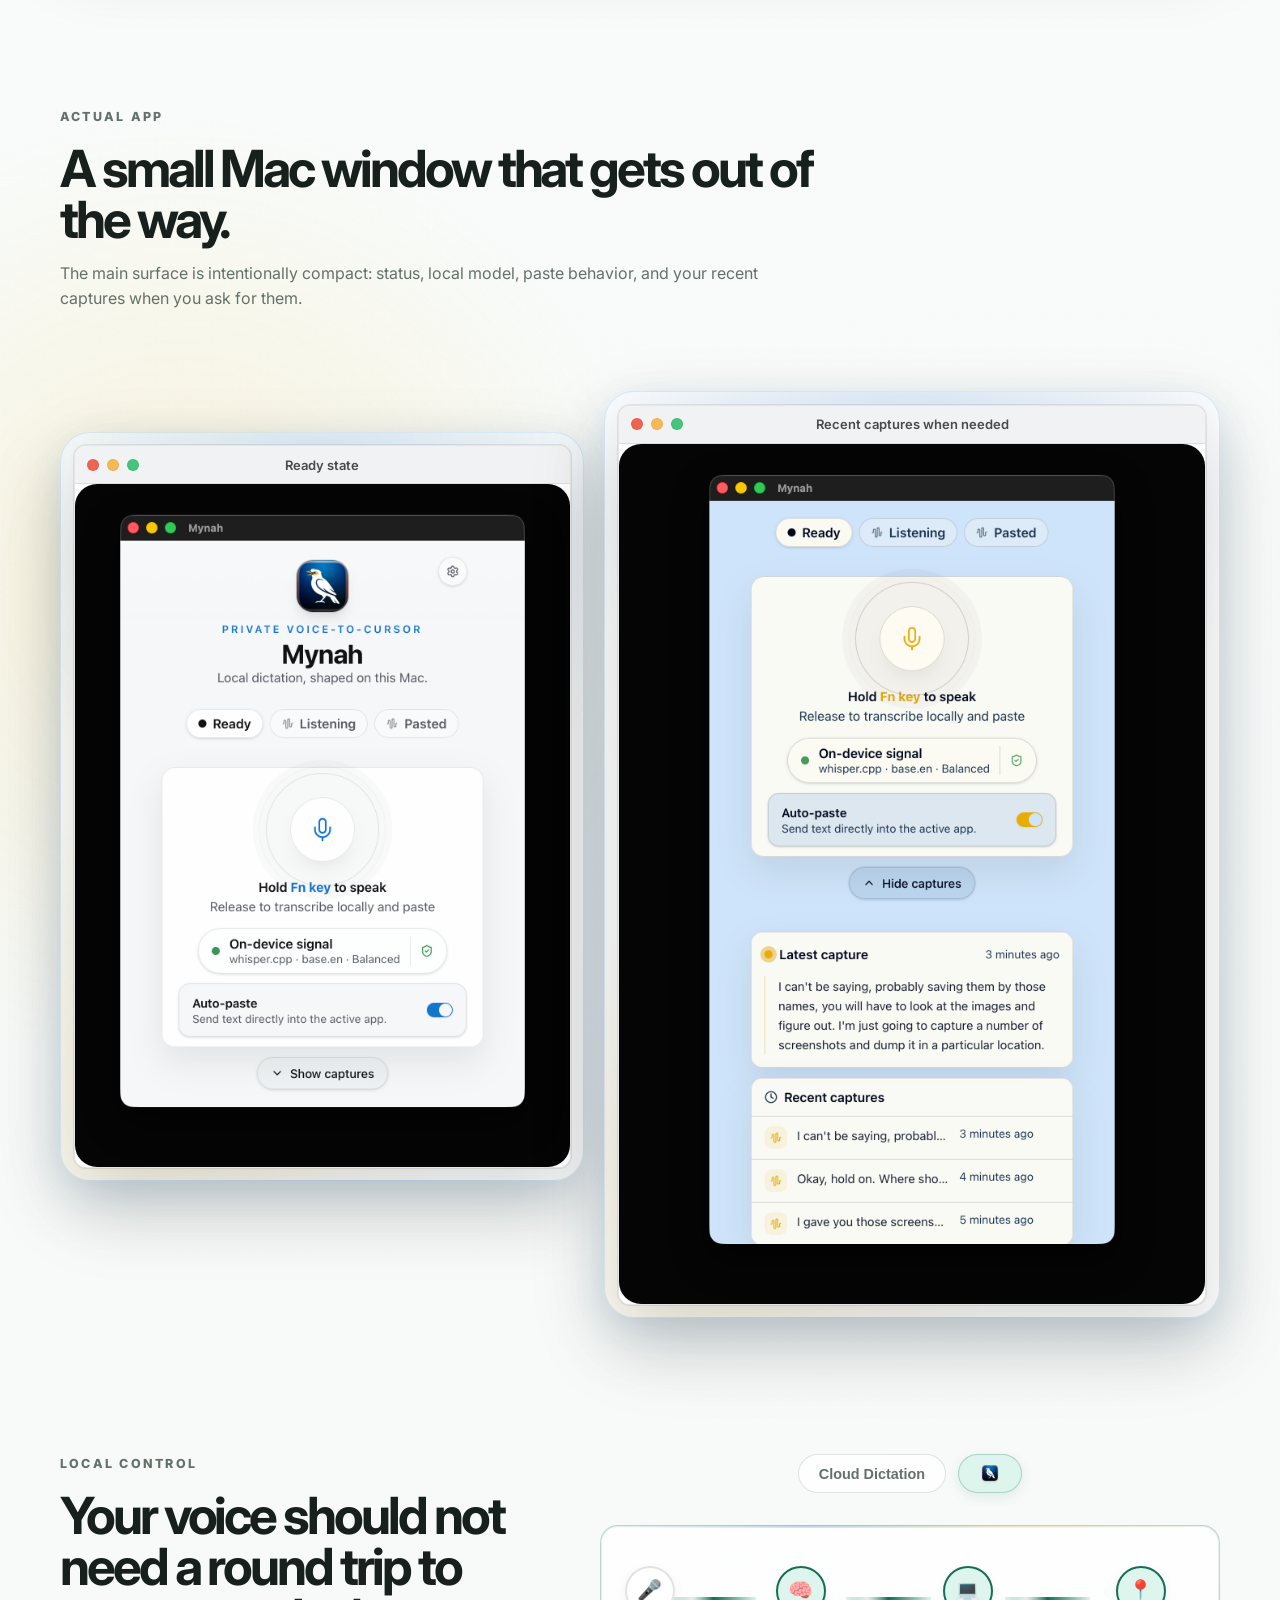
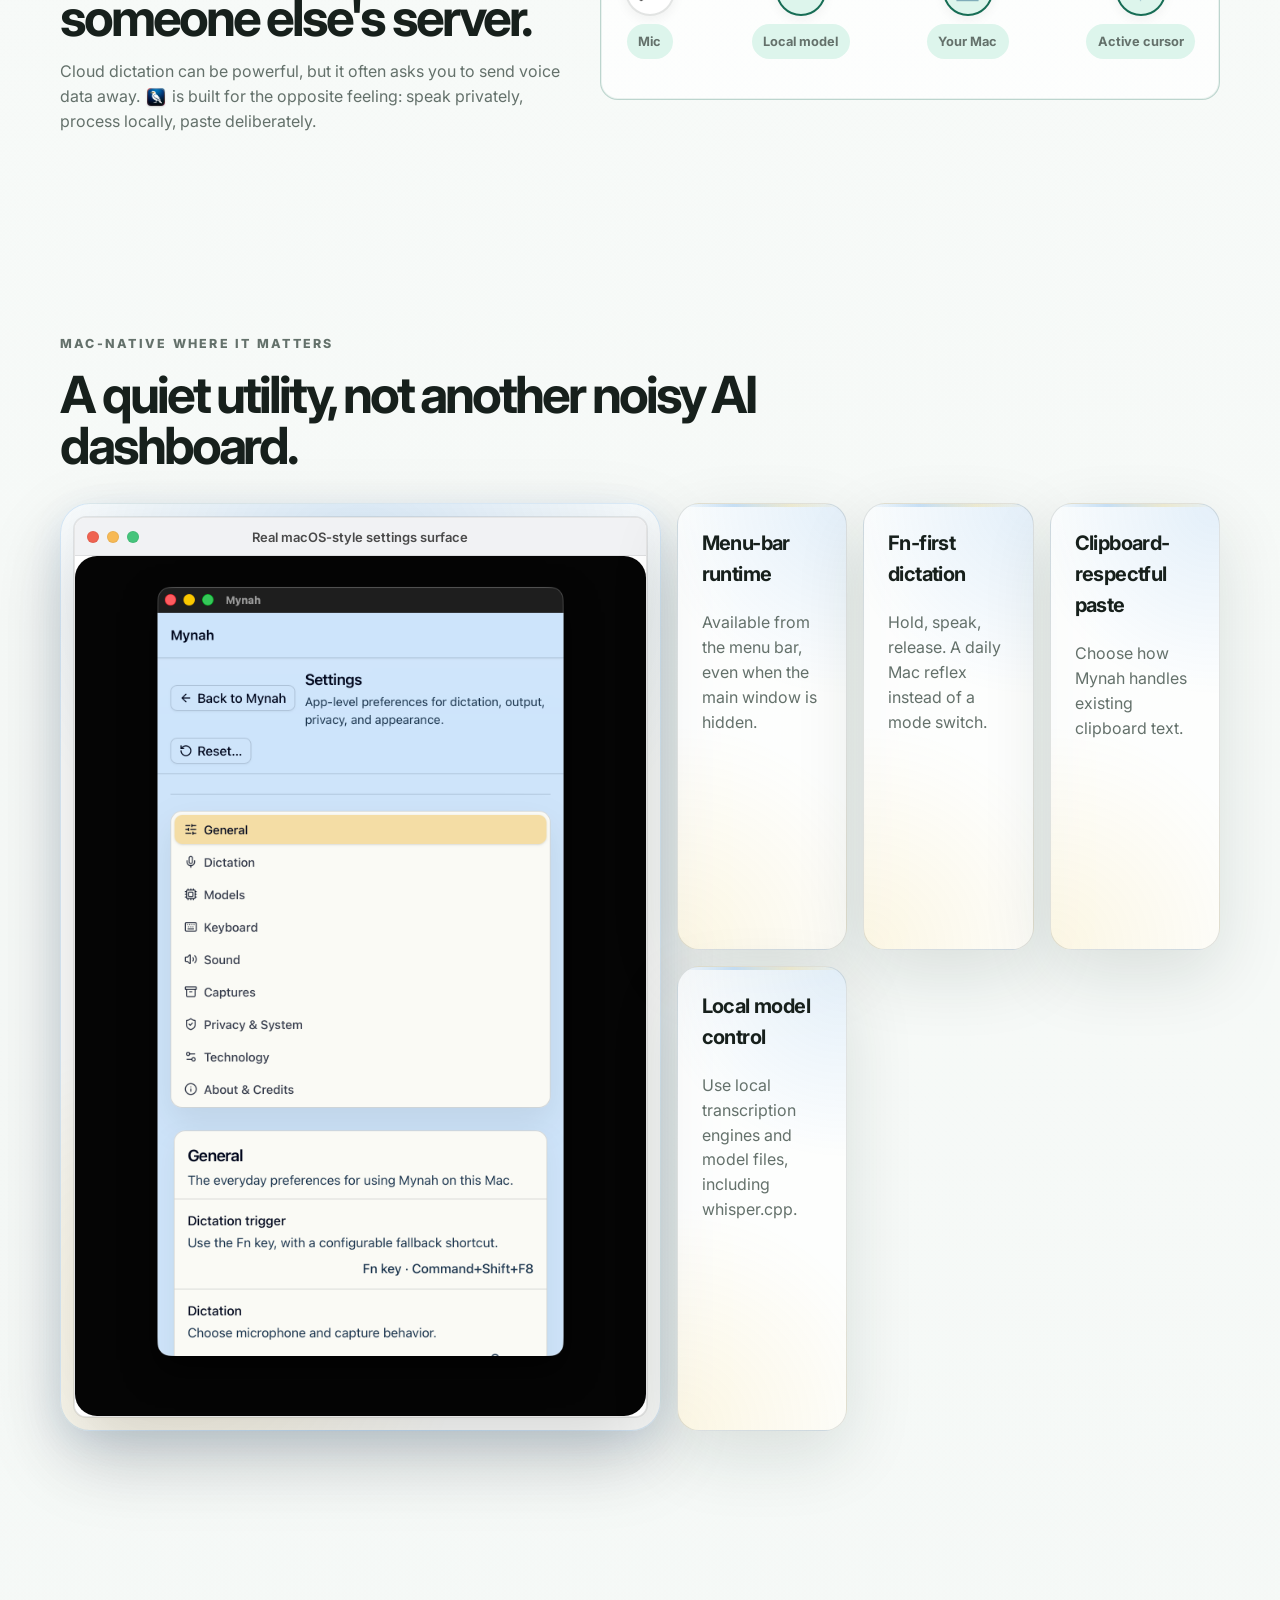
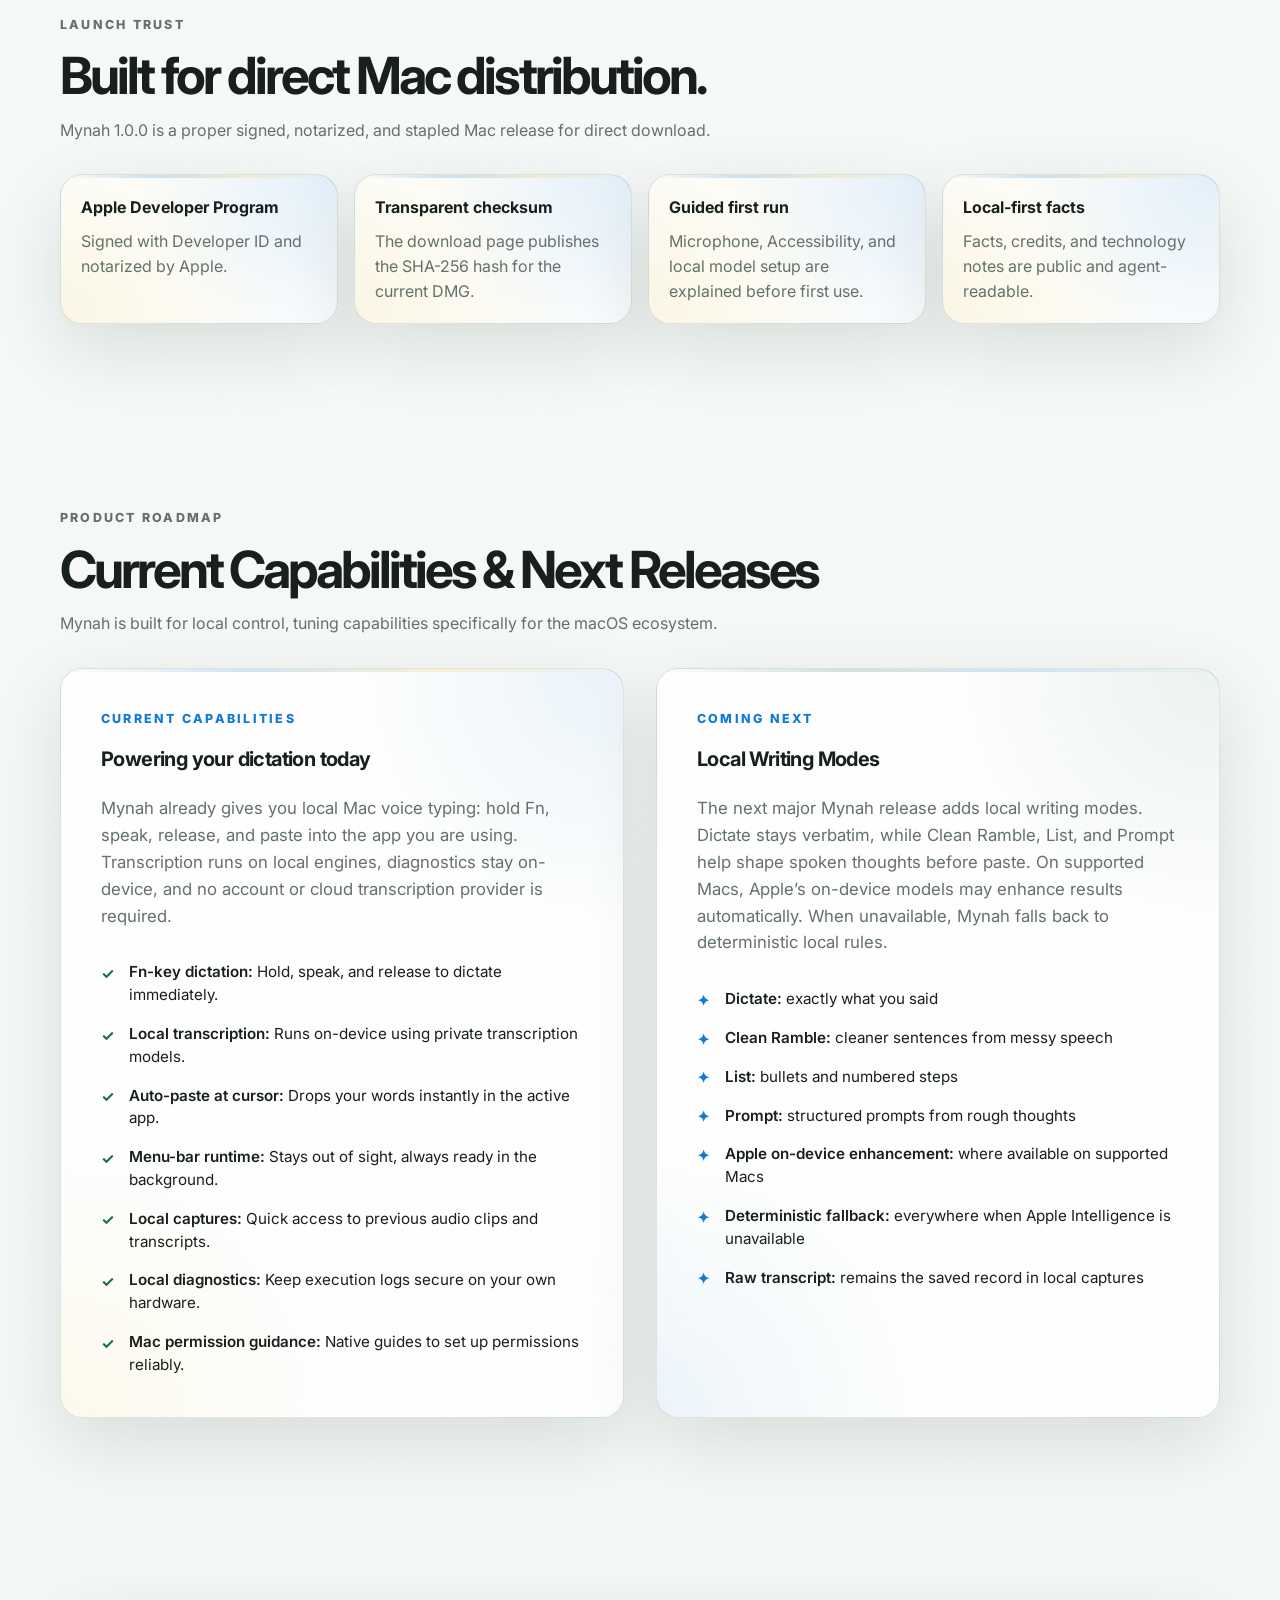
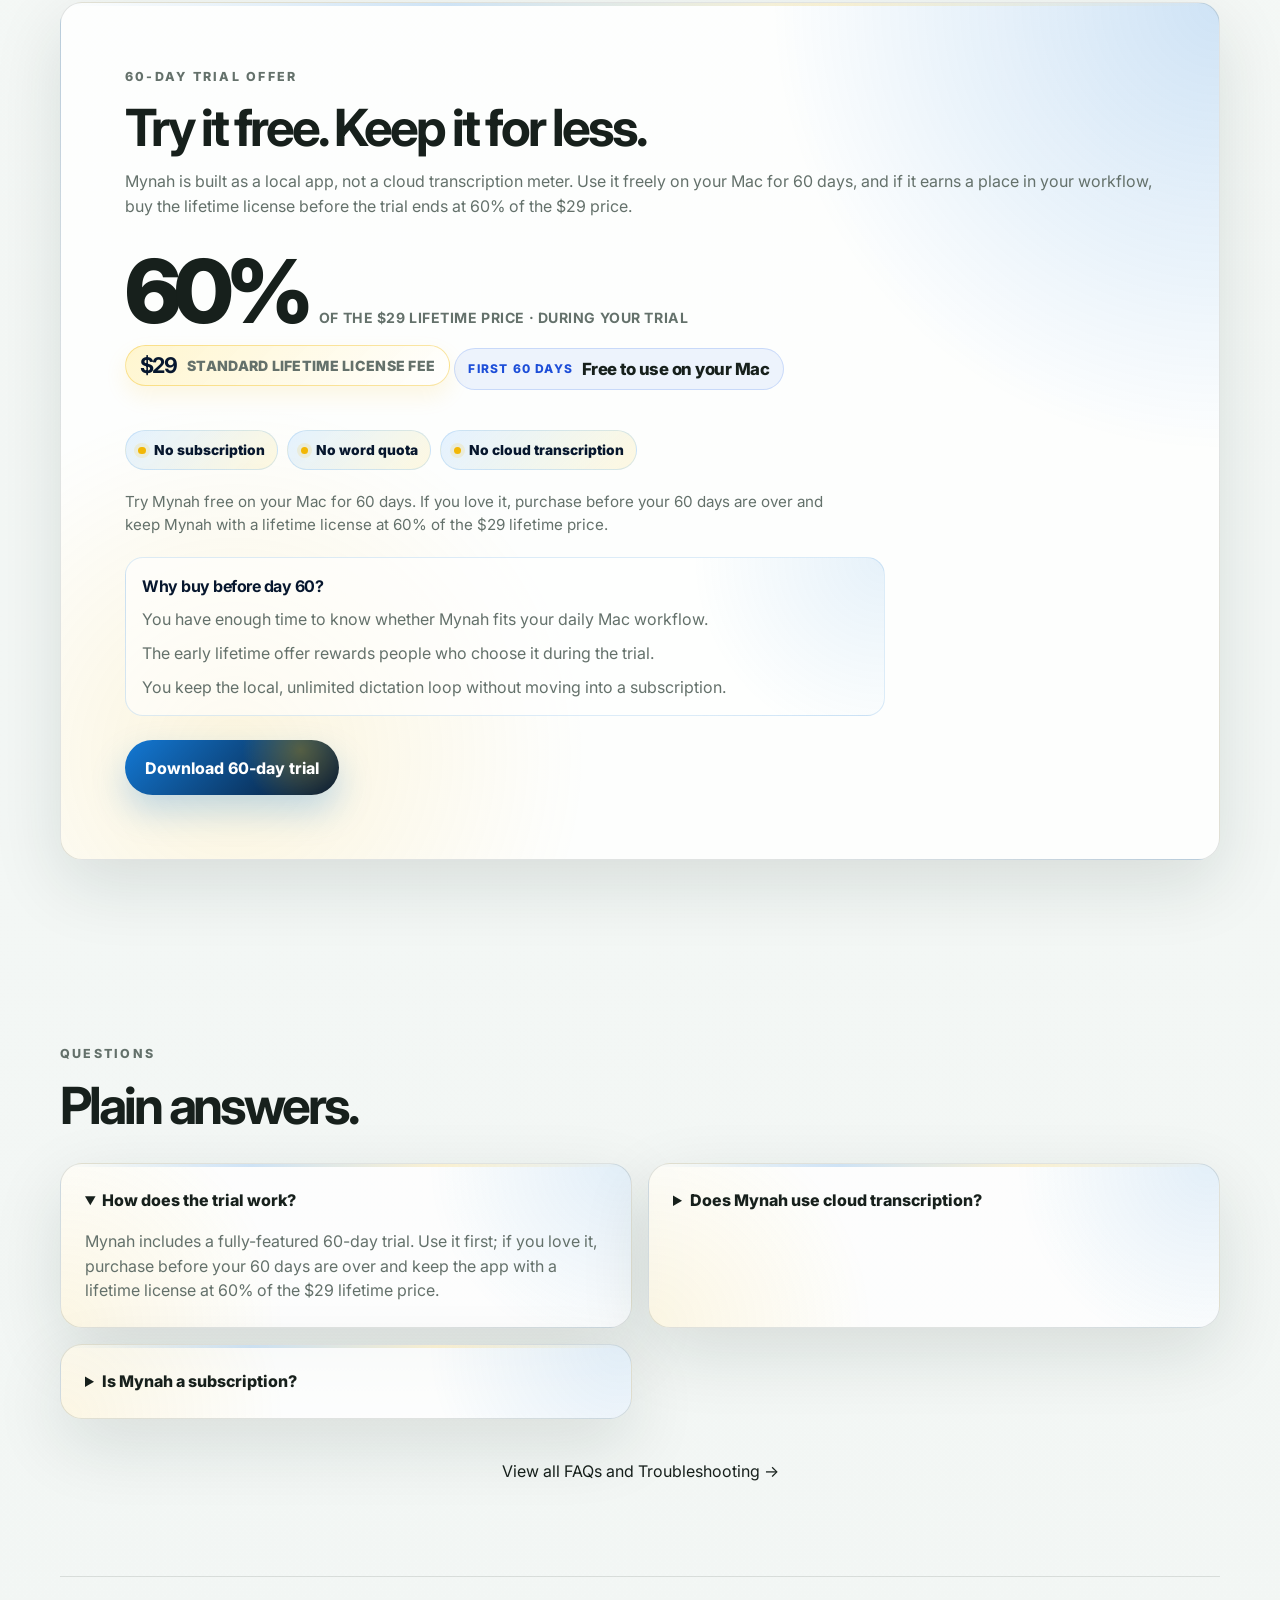
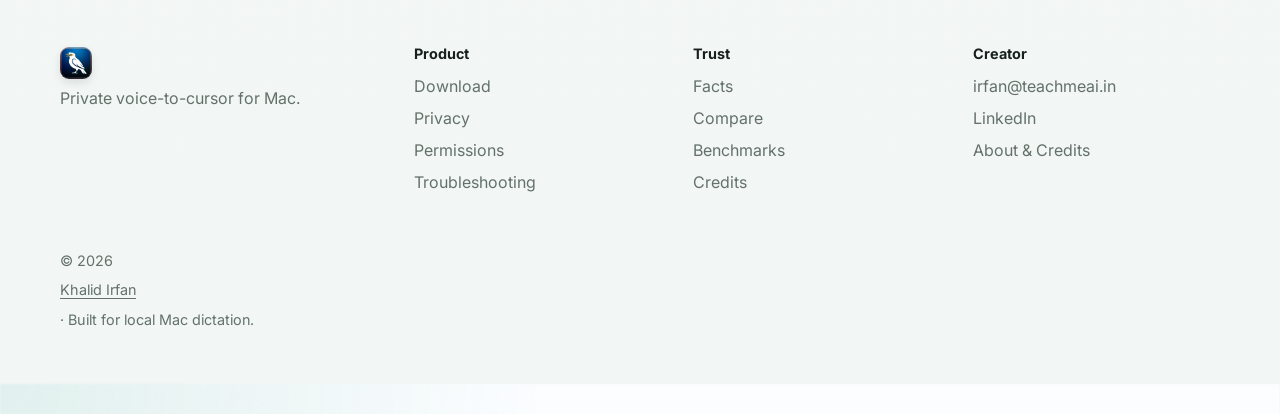
==== commit 834ebef5: "Replace 'Mynah' text with brand icon in header, footer, menubar simulator, and key interaction parag" ====
--- a/index.html
+++ b/index.html
@@ -52,8 +52,7 @@
   <header class="site-header">
     <nav class="nav-shell" aria-label="Main navigation">
       <a class="brand" href="/" aria-label="Mynah home">
-        <img src="/public/mynah_icon_highres.png" alt="" class="brand-mark" />
-        <span>Mynah</span>
+        <img src="/public/mynah_icon_highres.png" alt="Mynah Logo" class="brand-mark" />
       </a>
       <div class="nav-links">
         <a href="#how">How it works</a>
@@ -71,7 +70,7 @@
         <p class="eyebrow">Private Mac dictation you own</p>
         <h1>Local voice typing for your Mac.</h1>
         <p class="hero-subtitle">
-          Hold Fn, speak, release. Mynah transcribes locally on your Mac and pastes
+          Hold Fn, speak, release. <img src="/public/mynah_icon_highres.png" alt="Mynah" class="inline-brand-icon" /> transcribes locally on your Mac and pastes
           wherever your cursor already is, without cloud transcription or a monthly meter.
         </p>
         <div class="hero-actions">
@@ -97,20 +96,20 @@
       <div class="section-heading">
         <p class="eyebrow">Core loop</p>
         <h2>One Mac reflex. No transcription workbench.</h2>
-        <p>Mynah is designed for the moment you are already writing, not for uploading files or managing a cloud account.</p>
+        <p><img src="/public/mynah_icon_highres.png" alt="Mynah" class="inline-brand-icon" /> is designed for the moment you are already writing, not for uploading files or managing a cloud account.</p>
       </div>
       <div class="step-grid">
         <article class="step-card action-card action-card-fn">
           <span class="step-number">01</span>
           <div class="step-action-visual" aria-hidden="true"><span>fn</span></div>
           <h3>Hold Fn</h3>
-          <p>Start dictation with the native Mac Fn key. Mynah can stay quietly in the menu bar.</p>
+          <p>Start dictation with the native Mac Fn key. <img src="/public/mynah_icon_highres.png" alt="Mynah" class="inline-brand-icon" /> can stay quietly in the menu bar.</p>
         </article>
         <article class="step-card action-card action-card-wave">
           <span class="step-number">02</span>
           <div class="step-action-visual step-wave" aria-hidden="true"><span></span><span></span><span></span><span></span></div>
           <h3>Speak naturally</h3>
-          <p>Say the words you want to place into the current app. Mynah handles local transcription on this Mac.</p>
+          <p>Say the words you want to place into the current app. <img src="/public/mynah_icon_highres.png" alt="Mynah" class="inline-brand-icon" /> handles local transcription on this Mac.</p>
         </article>
         <article class="step-card action-card action-card-paste">
           <span class="step-number">03</span>
@@ -256,7 +255,7 @@
       <div class="section-heading">
         <p class="eyebrow">Use it everywhere you type</p>
         <h2>One gesture. Any active cursor.</h2>
-        <p>Mynah does not ask you to move into a writing dashboard. It listens locally and places faithful text into the app you were already using.</p>
+        <p><img src="/public/mynah_icon_highres.png" alt="Mynah" class="inline-brand-icon" /> does not ask you to move into a writing dashboard. It listens locally and places faithful text into the app you were already using.</p>
       </div>
       <div class="workflow-tabs" role="tablist" aria-label="Mynah workflow examples">
         <button class="workflow-tab active" type="button" data-workflow="email">Email</button>
@@ -271,7 +270,7 @@
           <p data-workflow-raw>tell the team i checked the accessibility flow and the app now opens as a proper Mac settings window</p>
         </div>
         <div>
-          <span class="demo-label">Mynah pastes</span>
+          <span class="demo-label"><img src="/public/mynah_icon_highres.png" alt="Mynah" class="inline-brand-icon" /> pastes</span>
           <p data-workflow-pasted>tell the team i checked the accessibility flow and the app now opens as a proper Mac settings window</p>
         </div>
       </div>
@@ -301,13 +300,13 @@
         <h2>Your voice should not need a round trip to someone else's server.</h2>
         <p>
           Cloud dictation can be powerful, but it often asks you to send voice data away.
-          Mynah is built for the opposite feeling: speak privately, process locally, paste deliberately.
+          <img src="/public/mynah_icon_highres.png" alt="Mynah" class="inline-brand-icon" /> is built for the opposite feeling: speak privately, process locally, paste deliberately.
         </p>
       </div>
       <div class="privacy-timeline-container">
         <div class="privacy-toggle-bar" role="tablist" aria-label="Privacy path selector">
           <button class="privacy-toggle-btn" type="button" data-path="cloud" role="tab" aria-selected="false">Cloud Dictation</button>
-          <button class="privacy-toggle-btn active" type="button" data-path="mynah" role="tab" aria-selected="true">Mynah</button>
+          <button class="privacy-toggle-btn active" type="button" data-path="mynah" role="tab" aria-selected="true"><img src="/public/mynah_icon_highres.png" alt="Mynah" class="inline-brand-icon" /></button>
         </div>
         <div class="privacy-map" aria-label="Mynah privacy route" style="box-shadow: none; border: none; background: transparent; padding: 0; overflow: visible;">
           <!-- Cloud Dictation Path -->
@@ -493,7 +492,7 @@
   <footer class="site-footer">
     <div class="footer-grid">
       <div>
-        <a class="brand footer-brand" href="/"><img src="/public/mynah_icon_highres.png" alt="" class="brand-mark" /><span>Mynah</span></a>
+        <a class="brand footer-brand" href="/"><img src="/public/mynah_icon_highres.png" alt="Mynah Logo" class="brand-mark" /></a>
         <p>Private voice-to-cursor for Mac.</p>
       </div>
       <div><h2>Product</h2><a href="/download/">Download</a><a href="/privacy/">Privacy</a><a href="/support/permissions/">Permissions</a><a href="/support/permissions/#troubleshooting">Troubleshooting</a></div>
--- a/styles.css
+++ b/styles.css
@@ -1643,8 +1643,12 @@
   }
 
   .hero {
-    padding-top: 56px;
+    padding-top: 110px;
     min-height: auto;
+  }
+
+  .section {
+    padding-top: 110px;
   }
 
   .hero-card {
@@ -2839,3 +2843,16 @@
   transform: translateY(0);
 }
 
+/* Inline Brand Icon replacement */
+.inline-brand-icon {
+  display: inline-block;
+  height: 1.15em;
+  width: auto;
+  vertical-align: middle;
+  margin: 0 0.18em;
+  border-radius: 4px;
+  box-shadow: 0 1px 2px rgba(0, 0, 0, 0.15);
+  position: relative;
+  top: -1px;
+}
+
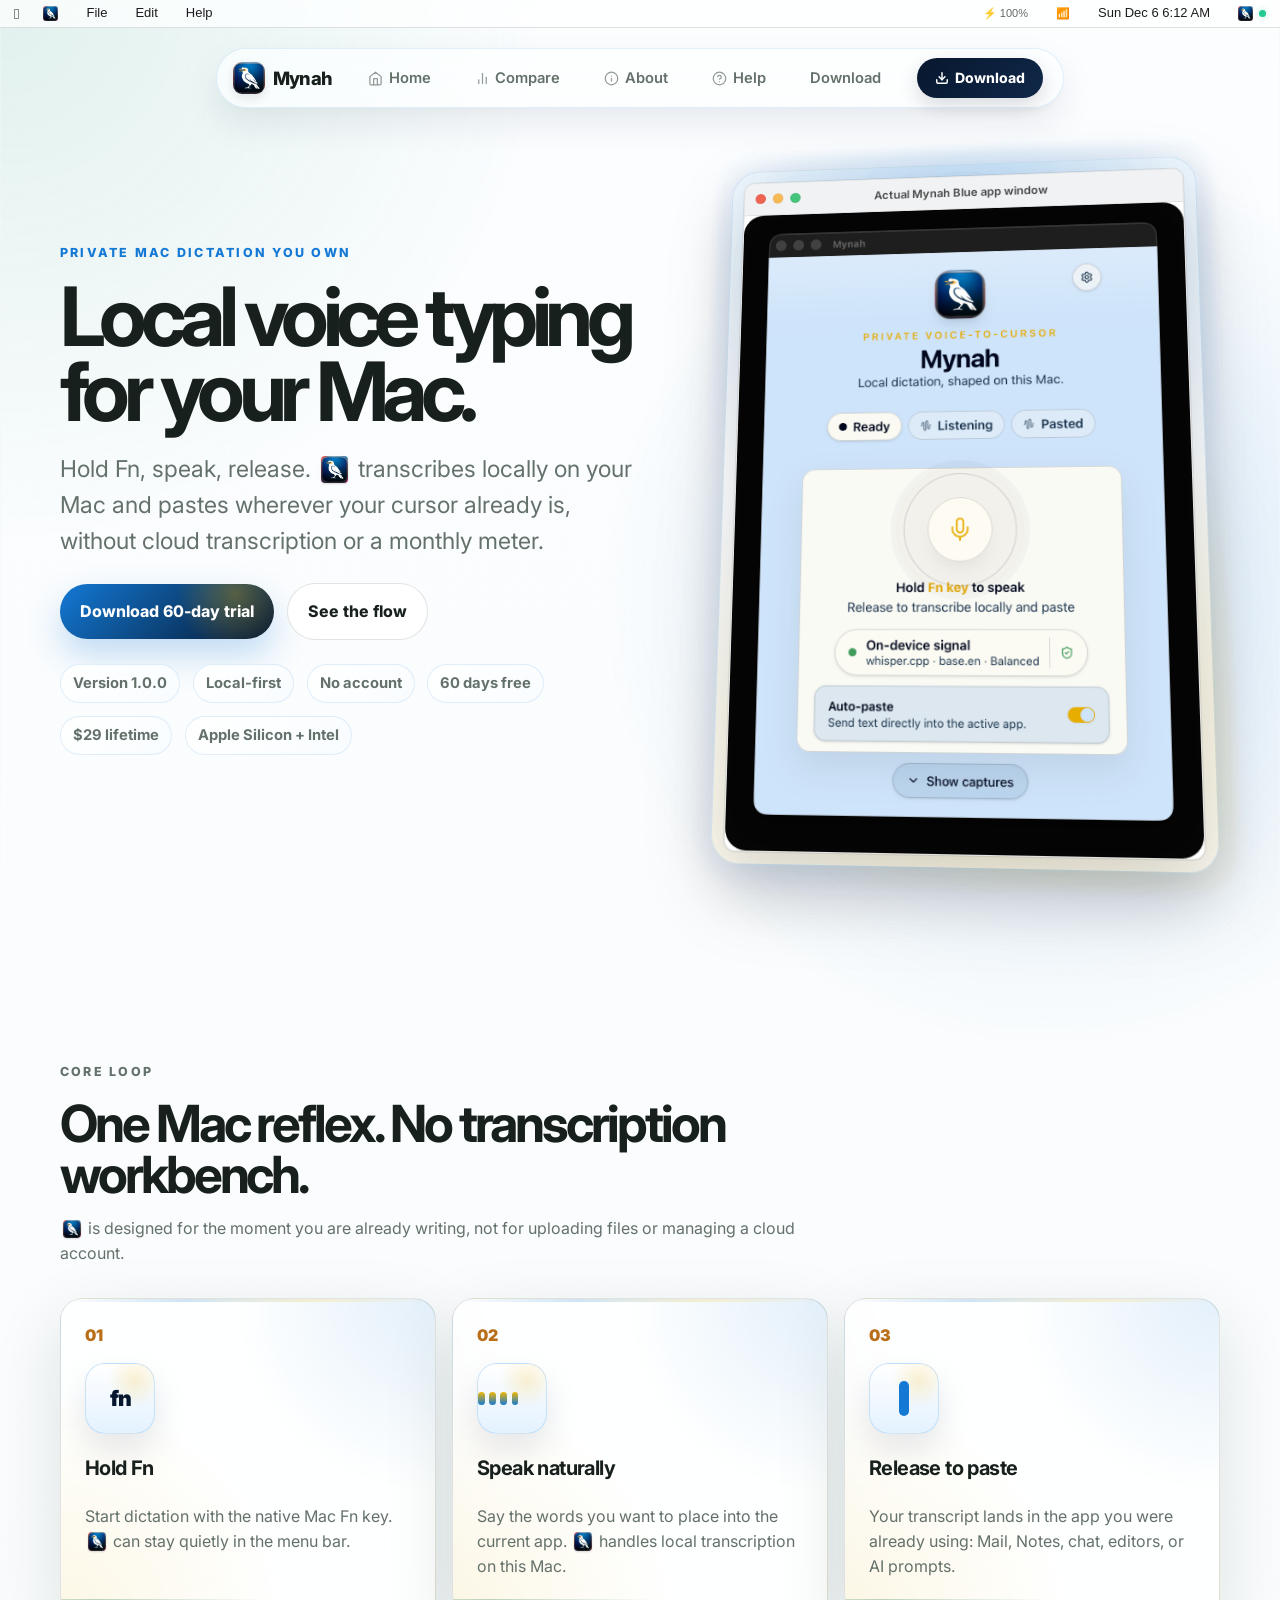
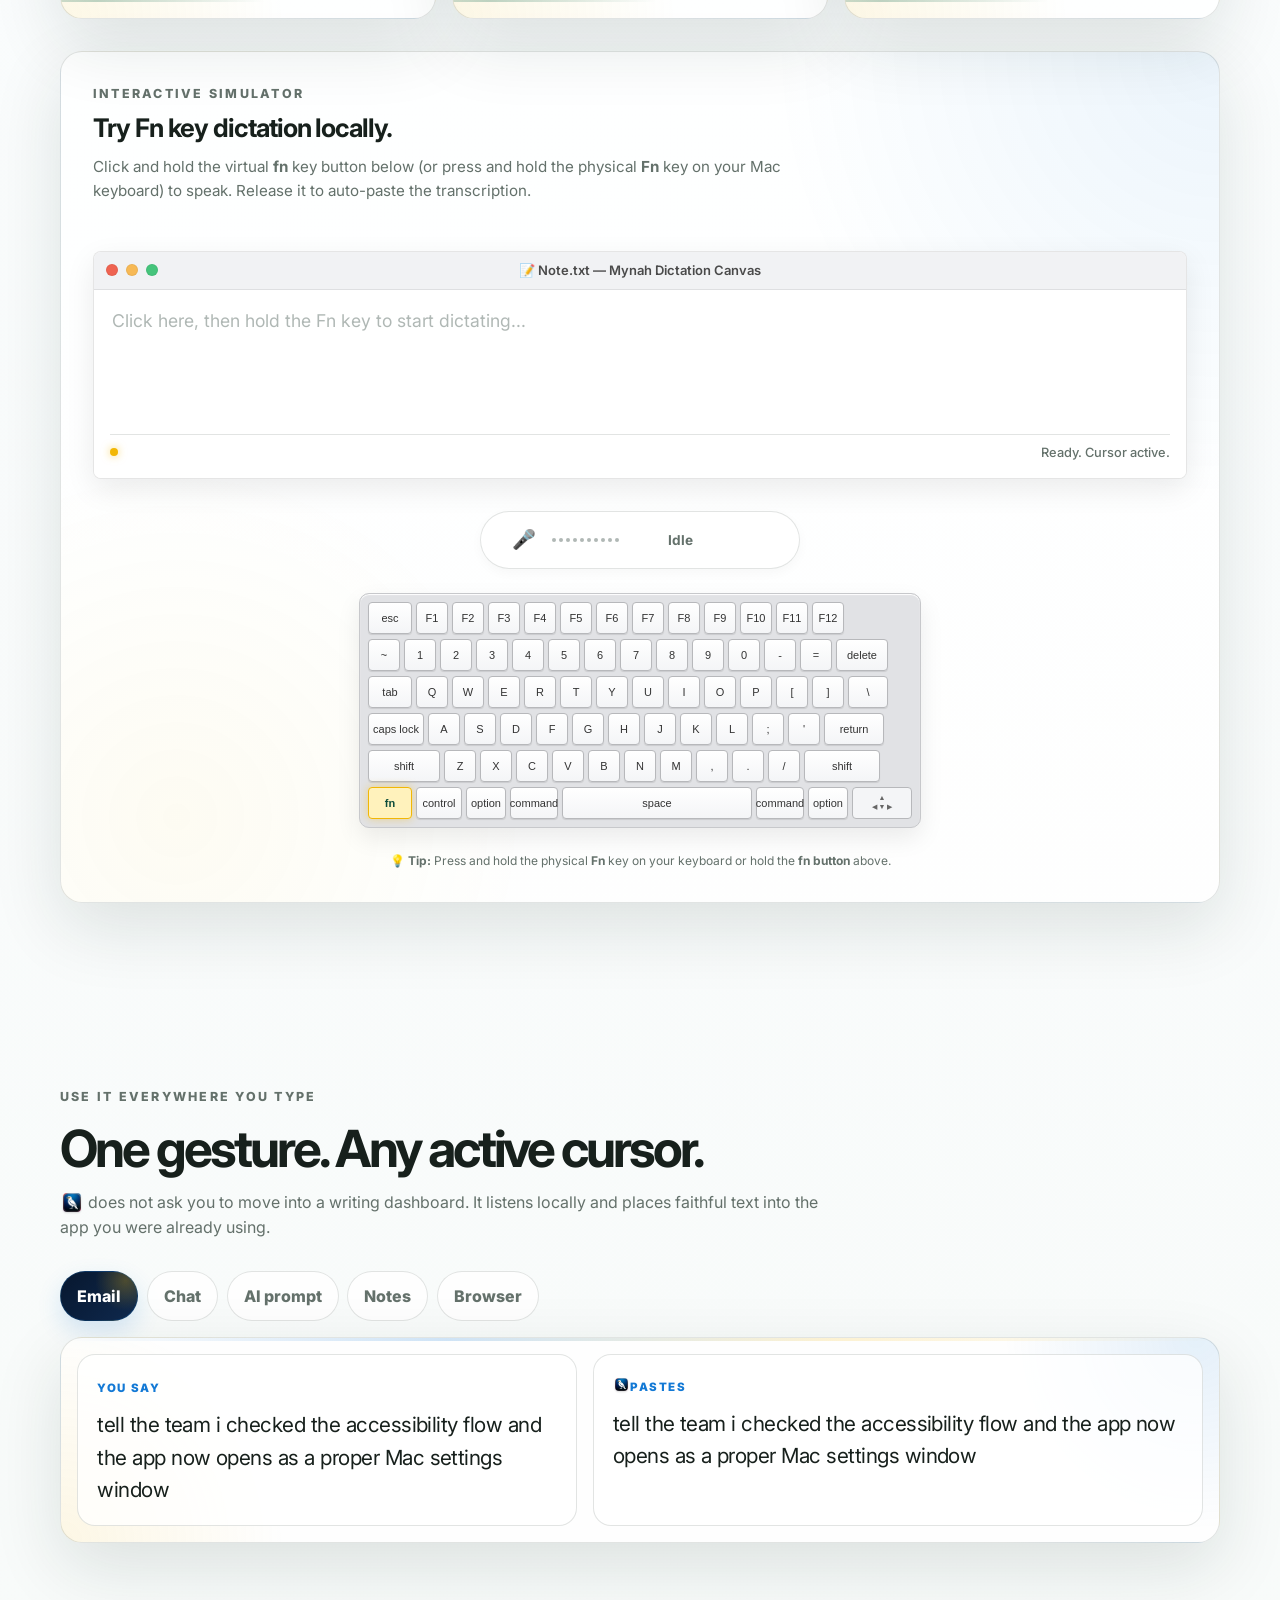
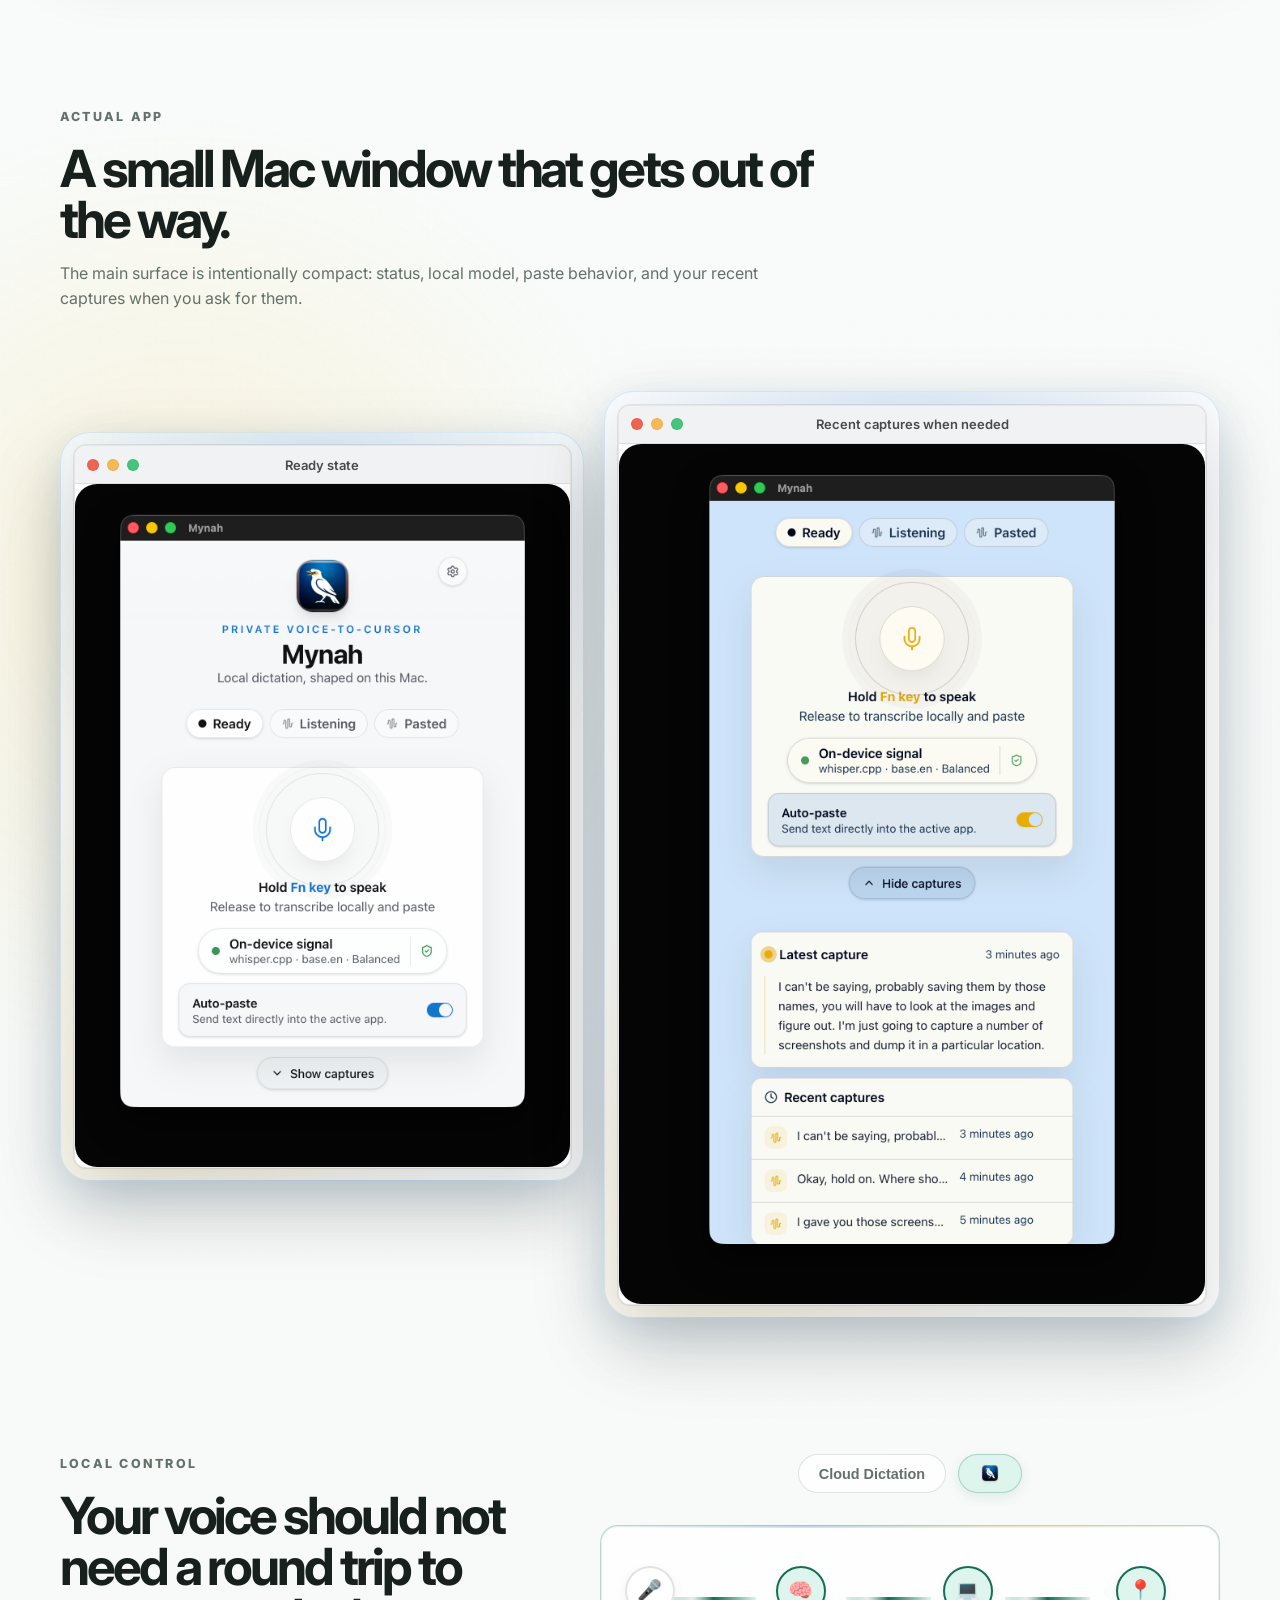
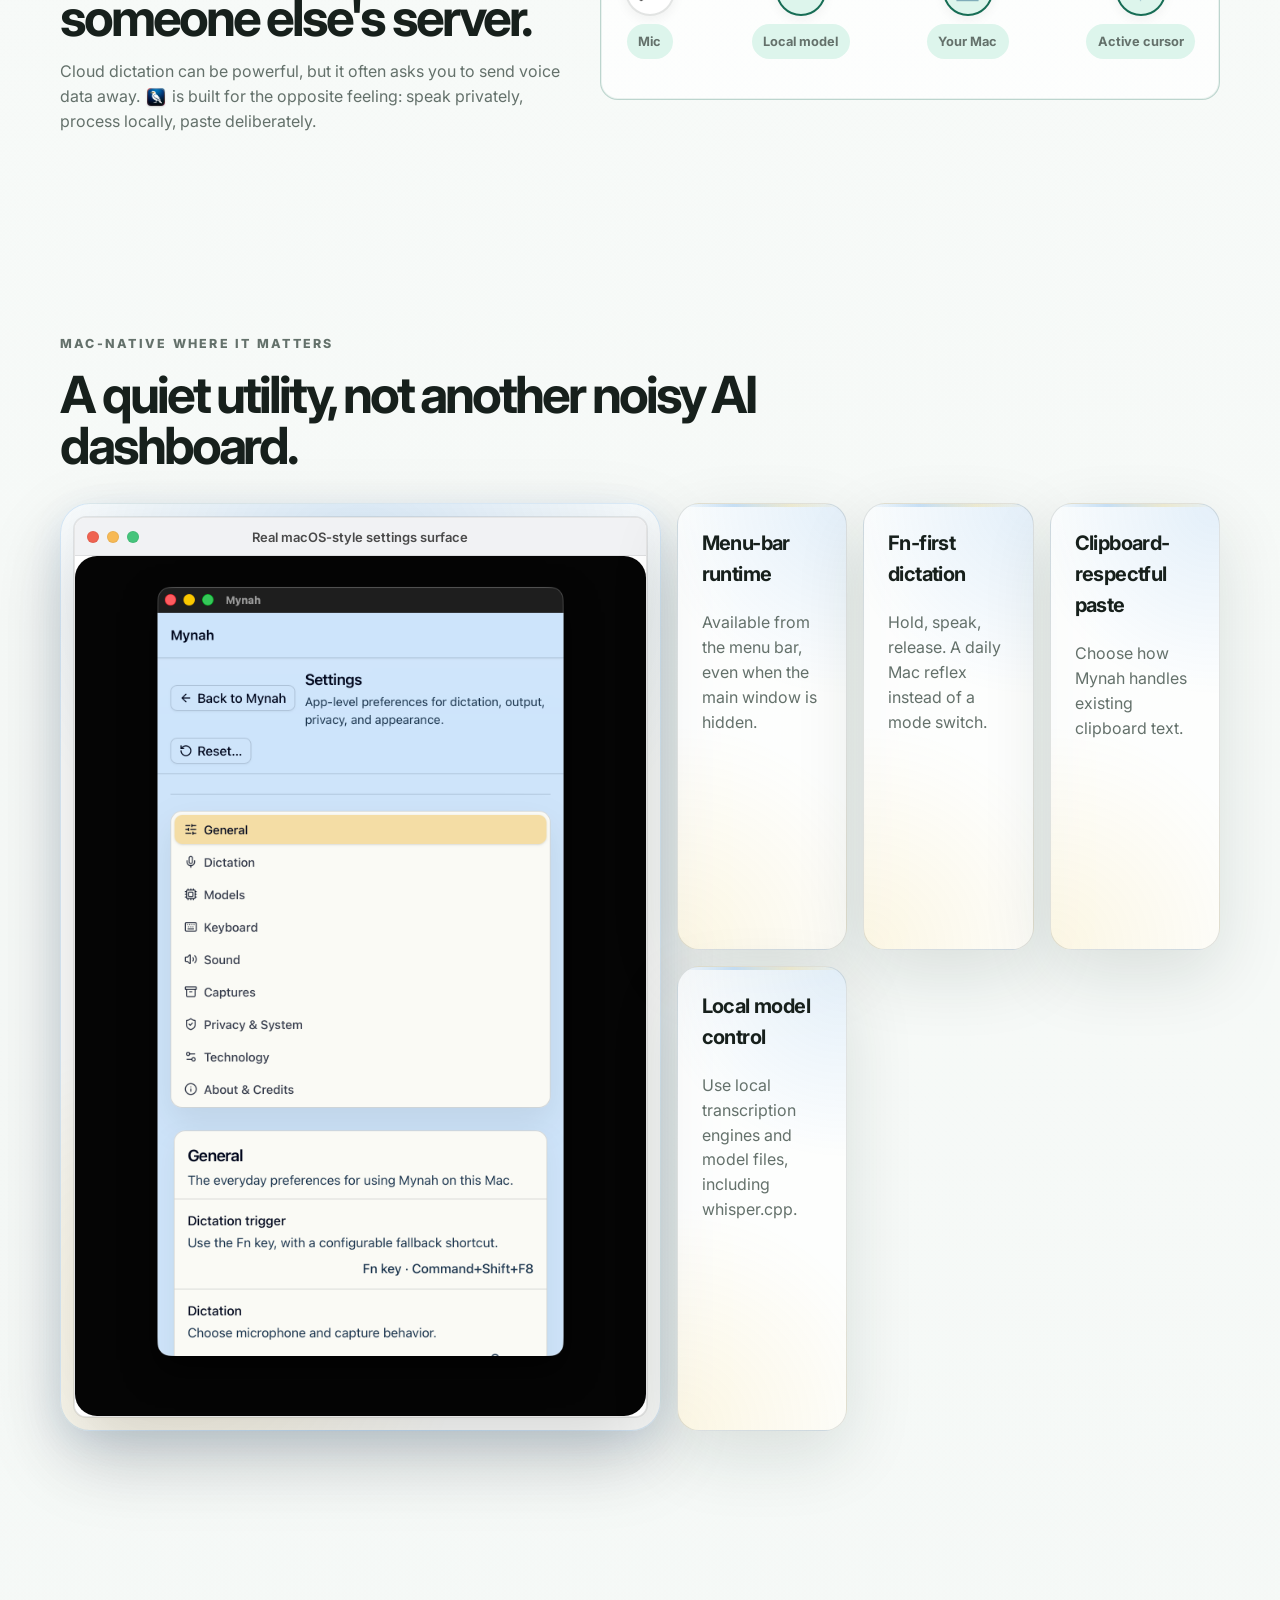
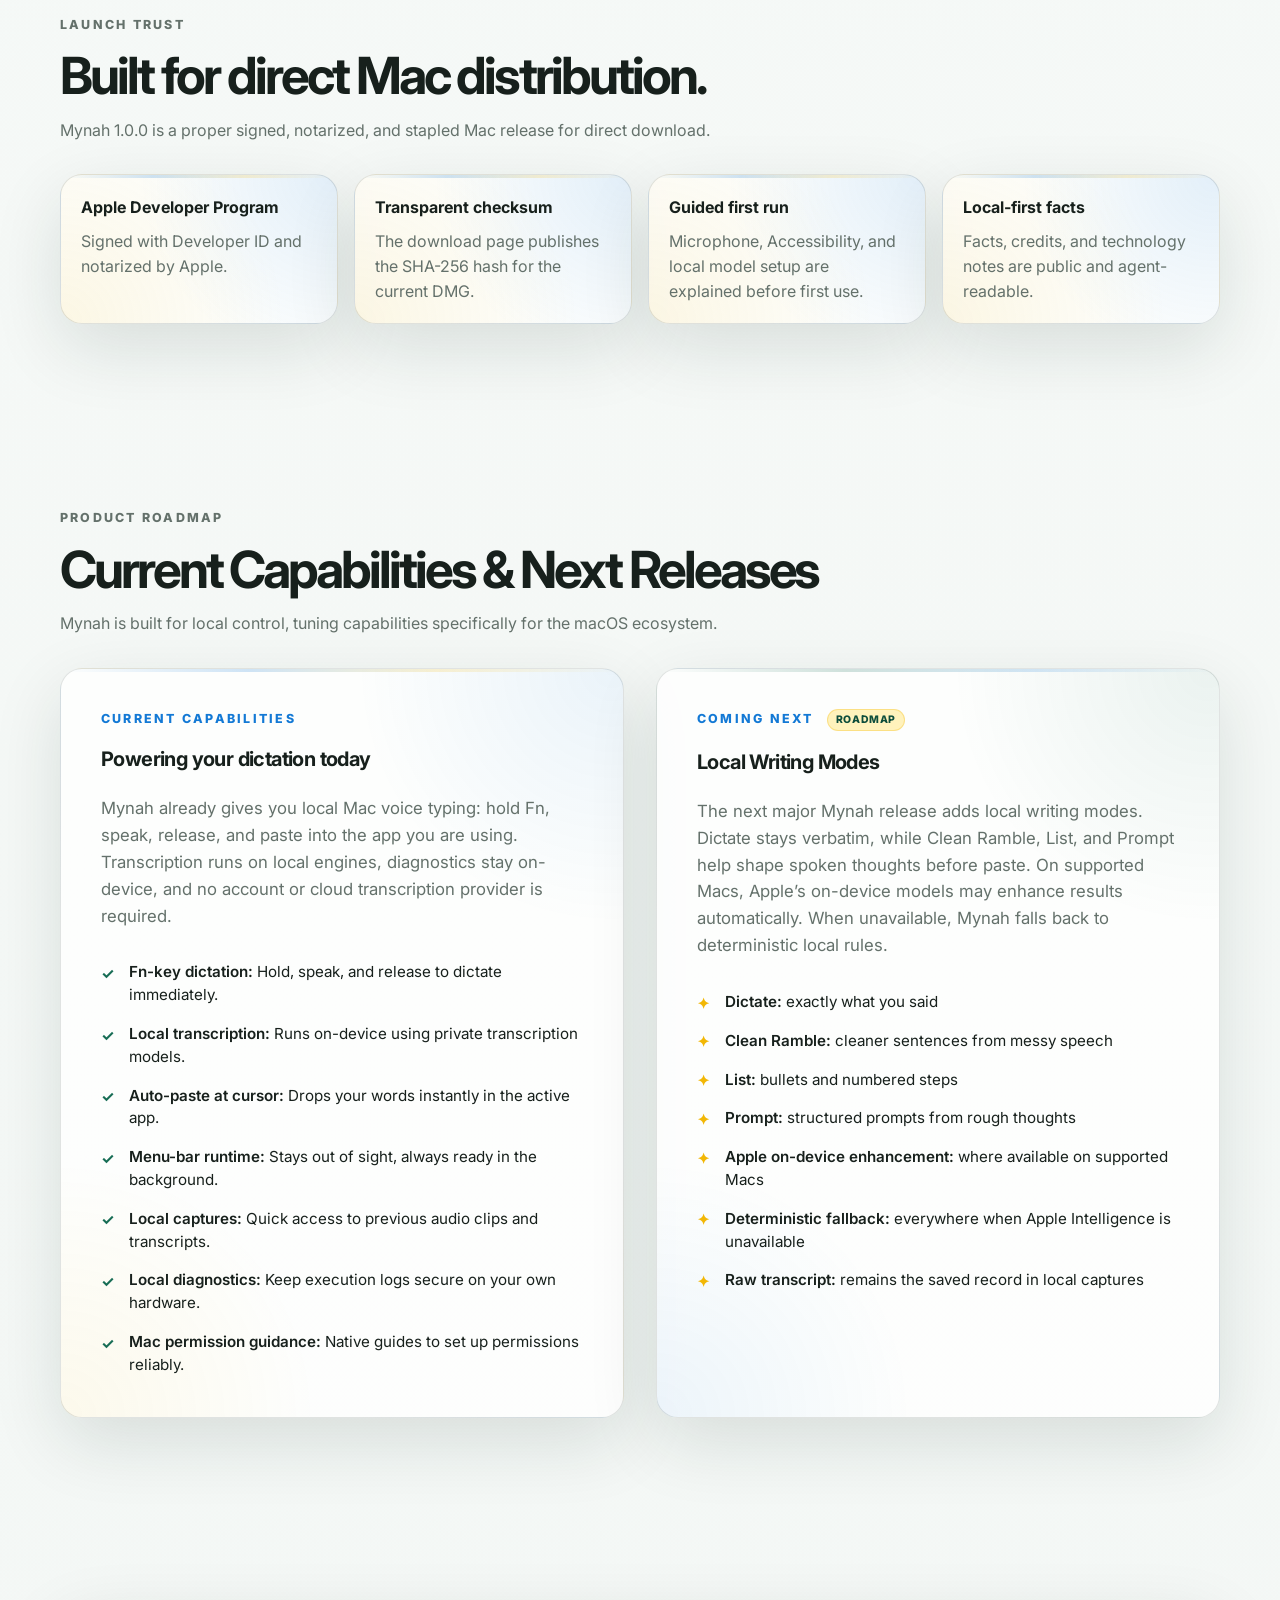
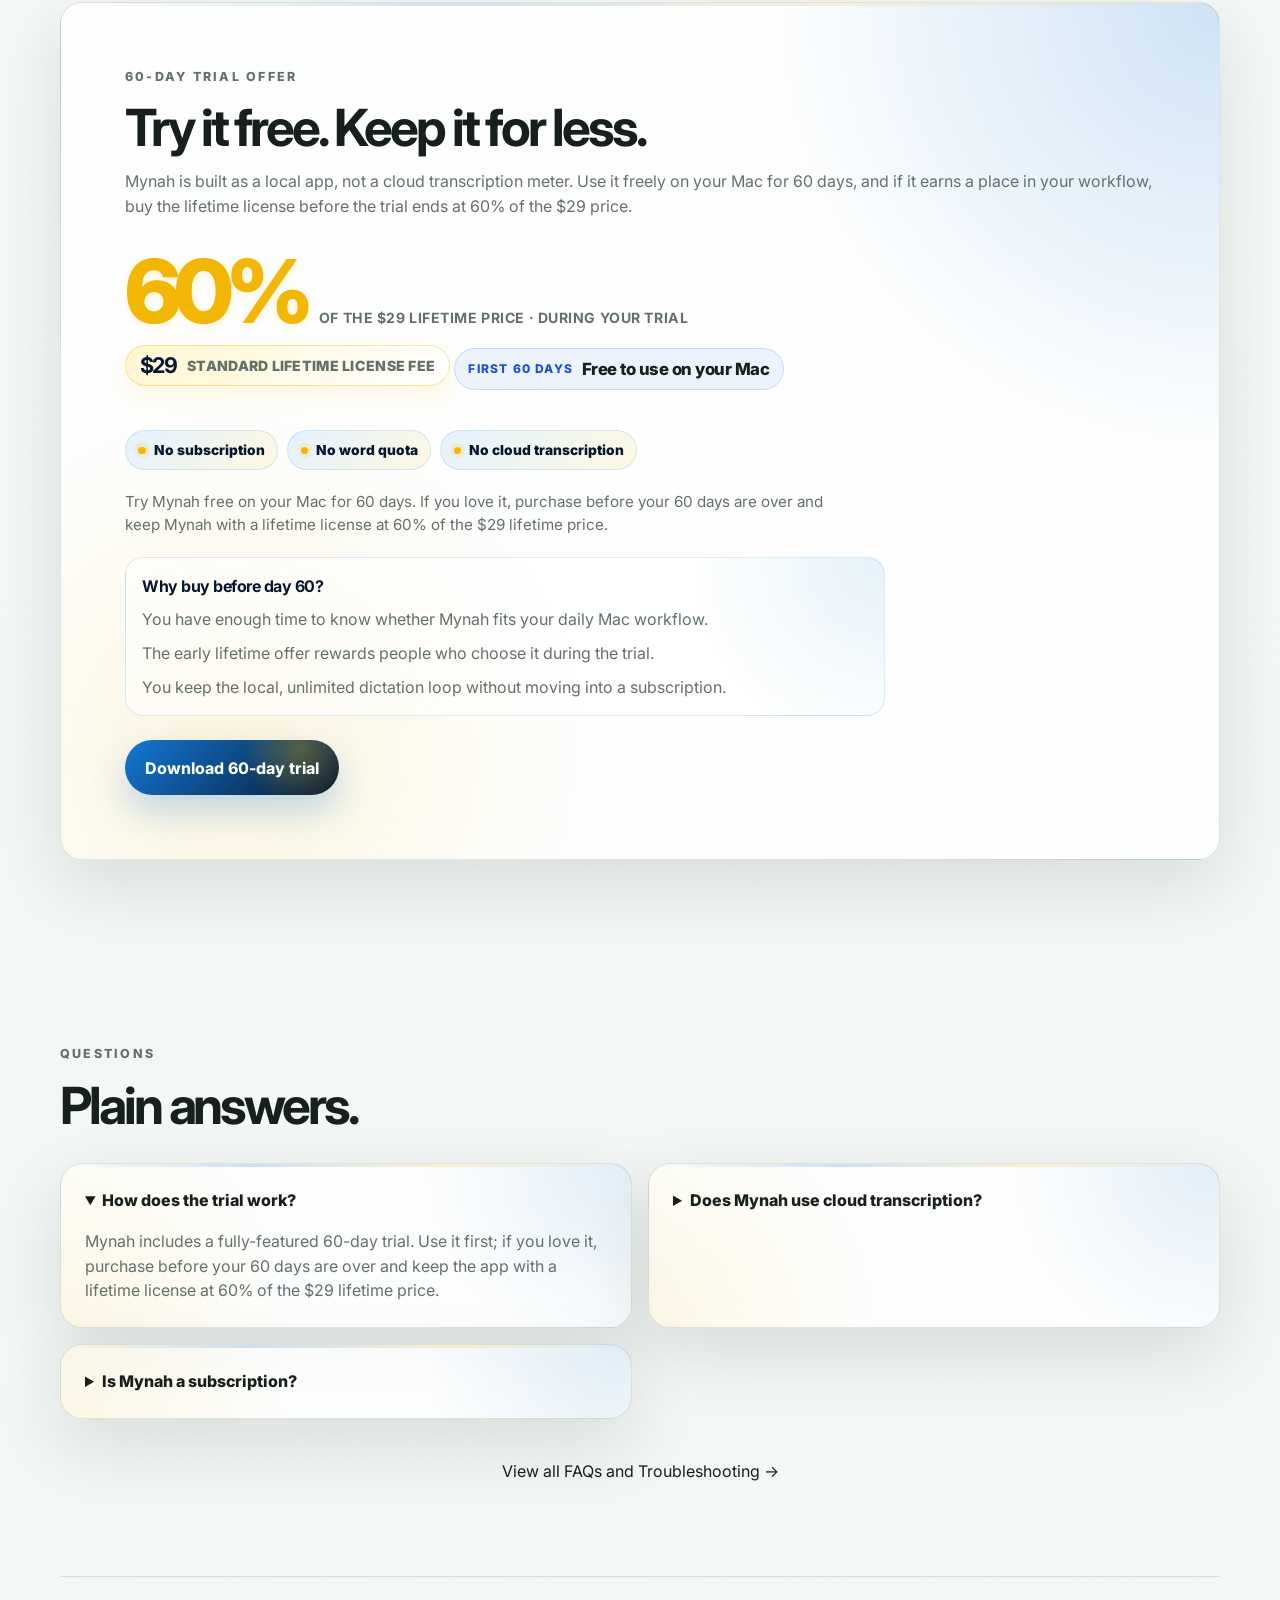
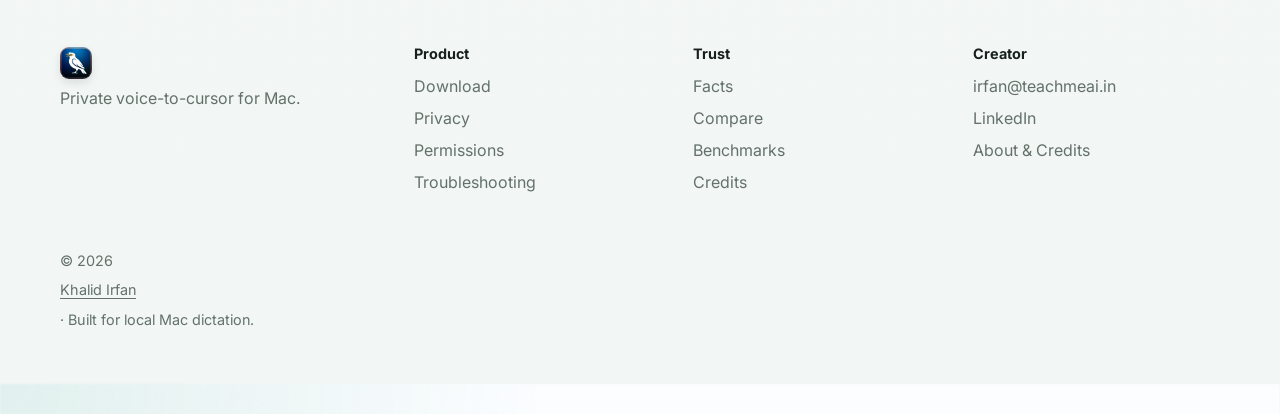
==== commit 2e1f0bff: "Add strategic gold accent highlights across simulator trigger, roadmap column, pricing details, and " ====
--- a/index.html
+++ b/index.html
@@ -139,6 +139,7 @@
           <div class="mock-editor-body">
             <textarea class="editor-textarea" id="mock-textarea" placeholder="Click here, then hold the Fn key to start dictating..."></textarea>
             <div class="editor-status" id="editor-status">
+              <span class="editor-status-dot"></span>
               <span class="status-text-muted" id="editor-status-text">Ready. Cursor active.</span>
             </div>
           </div>
@@ -425,7 +426,7 @@
           </ul>
         </div>
         <div class="capability-col roadmap-col">
-          <p class="eyebrow">Coming Next</p>
+          <p class="eyebrow">Coming Next <span class="badge-roadmap-gold">Roadmap</span></p>
           <h3>Local Writing Modes</h3>
           <p class="capability-intro">
             The next major Mynah release adds local writing modes. Dictate stays verbatim, while Clean Ramble, List, and Prompt help shape spoken thoughts before paste. On supported Macs, Apple’s on-device models may enhance results automatically. When unavailable, Mynah falls back to deterministic local rules.
@@ -450,7 +451,7 @@
         <p>
           Mynah is built as a local app, not a cloud transcription meter. Use it freely on your Mac for 60 days, and if it earns a place in your workflow, buy the lifetime license before the trial ends at 60% of the $29 price.
         </p>
-        <div class="price-primary"><span class="price-amount">60%</span><span class="price-label">of the $29 lifetime price · during your trial</span></div>
+        <div class="price-primary"><span class="price-amount price-amount-gold">60%</span><span class="price-label">of the $29 lifetime price · during your trial</span></div>
         <div class="lifetime-price-note"><strong>$29</strong><span>standard lifetime license fee</span></div>
         <div class="price-india"><span class="price-india-badge">First 60 days</span><span class="price-india-amount">Free to use on your Mac</span></div>
         <div class="offer-mini-strip" aria-label="Mynah purchase promise">
--- a/styles.css
+++ b/styles.css
@@ -1518,7 +1518,7 @@
 
 .roadmap-col .capability-list li::before {
   content: "✦";
-  color: var(--mynah-blue);
+  color: var(--mynah-gold);
 }
 
 .capability-list li strong {
@@ -2626,6 +2626,27 @@
   box-shadow: inset 0 2px 4px rgba(0,0,0,0.2);
 }
 
+.key-btn.key-fn.highlighted {
+  border-color: var(--mynah-gold);
+  background: var(--mynah-gold-soft);
+  color: var(--brand-dark);
+  font-weight: bold;
+  box-shadow: 0 0 10px rgba(242, 183, 5, 0.4);
+  animation: keypress-fn-glow 2s infinite ease-in-out;
+}
+
+.key-btn.key-fn.highlighted:active, .key-btn.key-fn.highlighted.active {
+  background: var(--mynah-gold);
+  color: white;
+  box-shadow: inset 0 2px 4px rgba(0,0,0,0.2), 0 0 12px rgba(242, 183, 5, 0.7);
+  animation: none;
+}
+
+@keyframes keypress-fn-glow {
+  0%, 100% { box-shadow: 0 0 4px rgba(242, 183, 5, 0.25); }
+  50% { box-shadow: 0 0 12px rgba(242, 183, 5, 0.65); border-color: #d99c00; }
+}
+
 .key-esc { width: 44px; }
 .key-delete { width: 52px; }
 .key-tab { width: 44px; }
@@ -2856,3 +2877,52 @@
   top: -1px;
 }
 
+/* Golden Accents */
+.badge-roadmap-gold {
+  display: inline-block;
+  padding: 2px 8px;
+  font-size: 0.65rem;
+  font-weight: 800;
+  text-transform: uppercase;
+  color: var(--brand-dark);
+  background: var(--mynah-gold-soft);
+  border: 1px solid rgba(242, 183, 5, 0.3);
+  border-radius: 999px;
+  margin-left: 0.5rem;
+  vertical-align: middle;
+  letter-spacing: 0.05em;
+}
+
+.price-amount-gold {
+  color: var(--mynah-gold) !important;
+  text-shadow: 0 2px 10px rgba(242, 183, 5, 0.15);
+}
+
+.editor-status-dot {
+  width: 8px;
+  height: 8px;
+  border-radius: 50%;
+  background-color: var(--mynah-gold);
+  box-shadow: 0 0 8px rgba(242, 183, 5, 0.6);
+  display: inline-block;
+  margin-right: 6px;
+  vertical-align: middle;
+  animation: editor-dot-pulse 1.8s infinite ease-in-out;
+}
+
+.editor-status-dot.recording {
+  background-color: #ef6351;
+  box-shadow: 0 0 8px rgba(239, 99, 81, 0.6);
+  animation: editor-dot-pulse-recording 1s infinite ease-in-out;
+}
+
+@keyframes editor-dot-pulse {
+  0%, 100% { transform: scale(1); opacity: 0.6; }
+  50% { transform: scale(1.2); opacity: 1; box-shadow: 0 0 12px rgba(242, 183, 5, 0.9); }
+}
+
+@keyframes editor-dot-pulse-recording {
+  0%, 100% { transform: scale(1); opacity: 0.6; }
+  50% { transform: scale(1.3); opacity: 1; box-shadow: 0 0 12px rgba(239, 99, 81, 0.9); }
+}
+
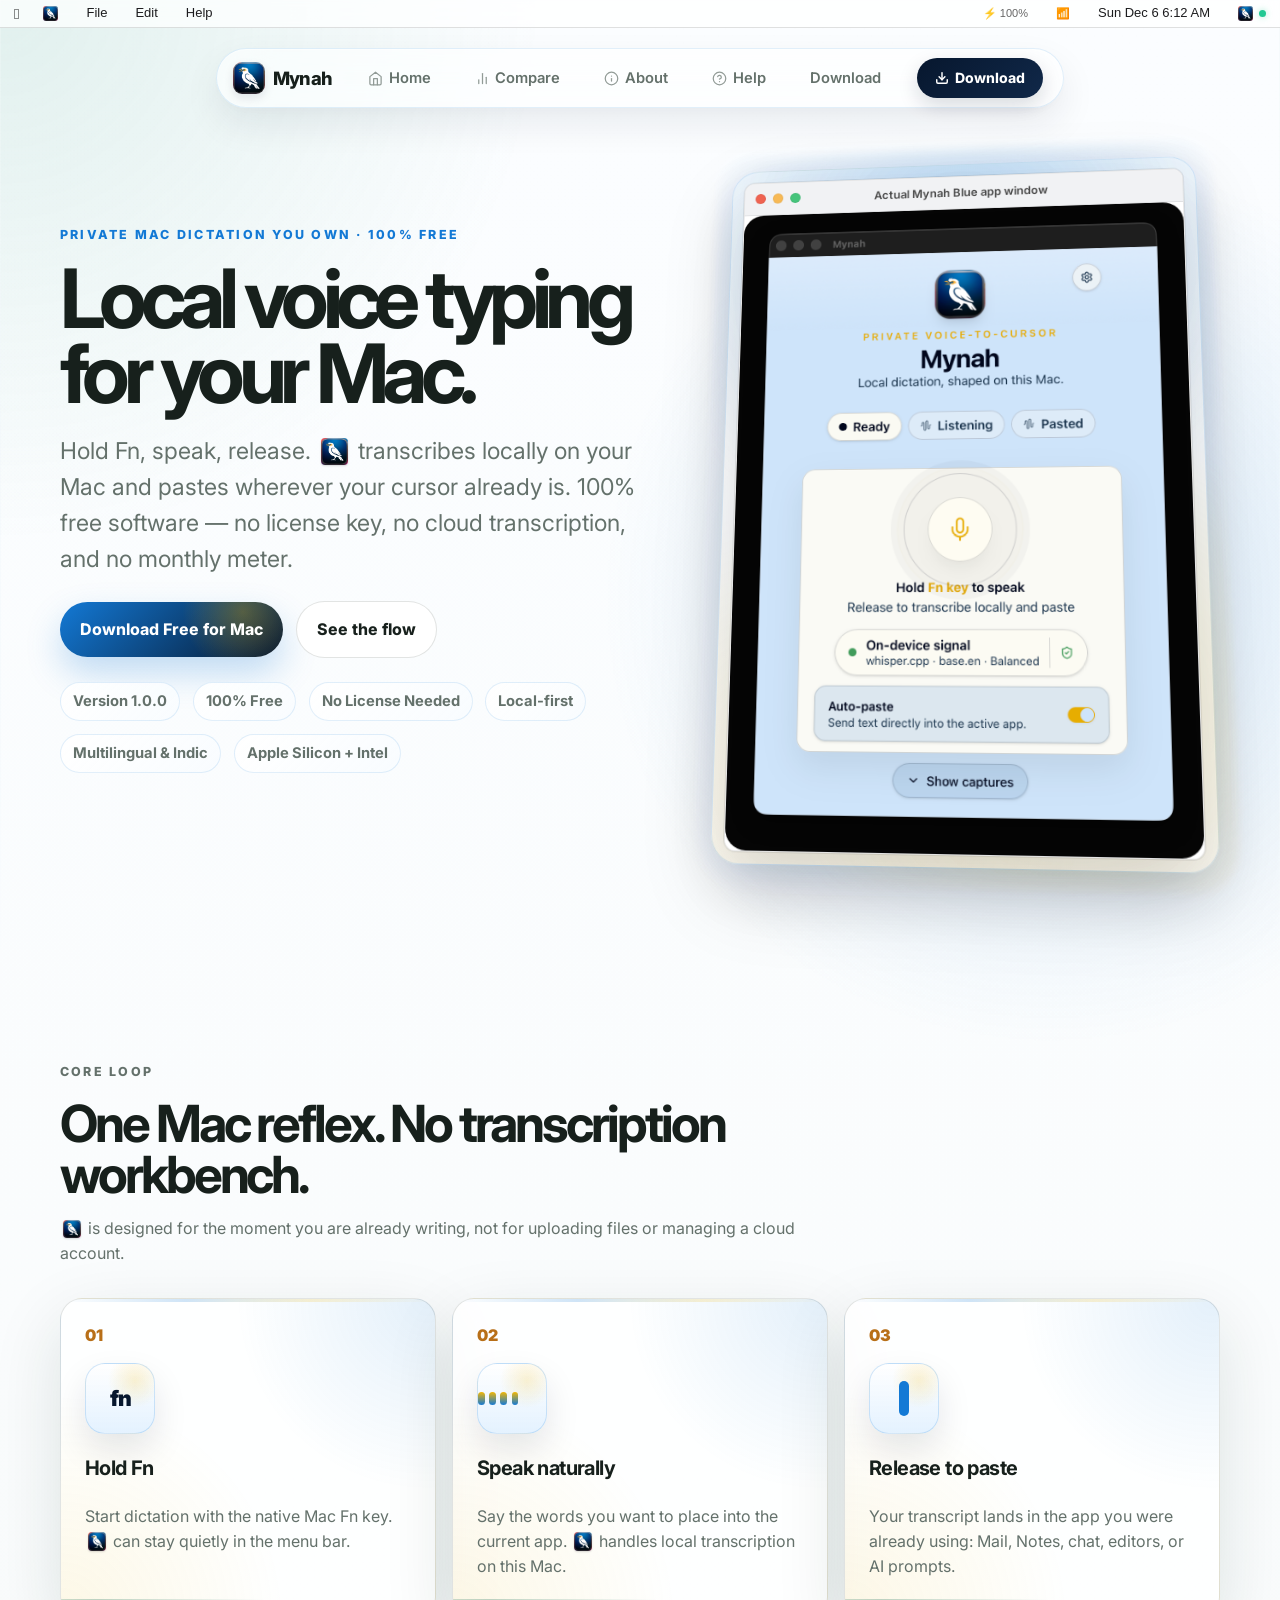
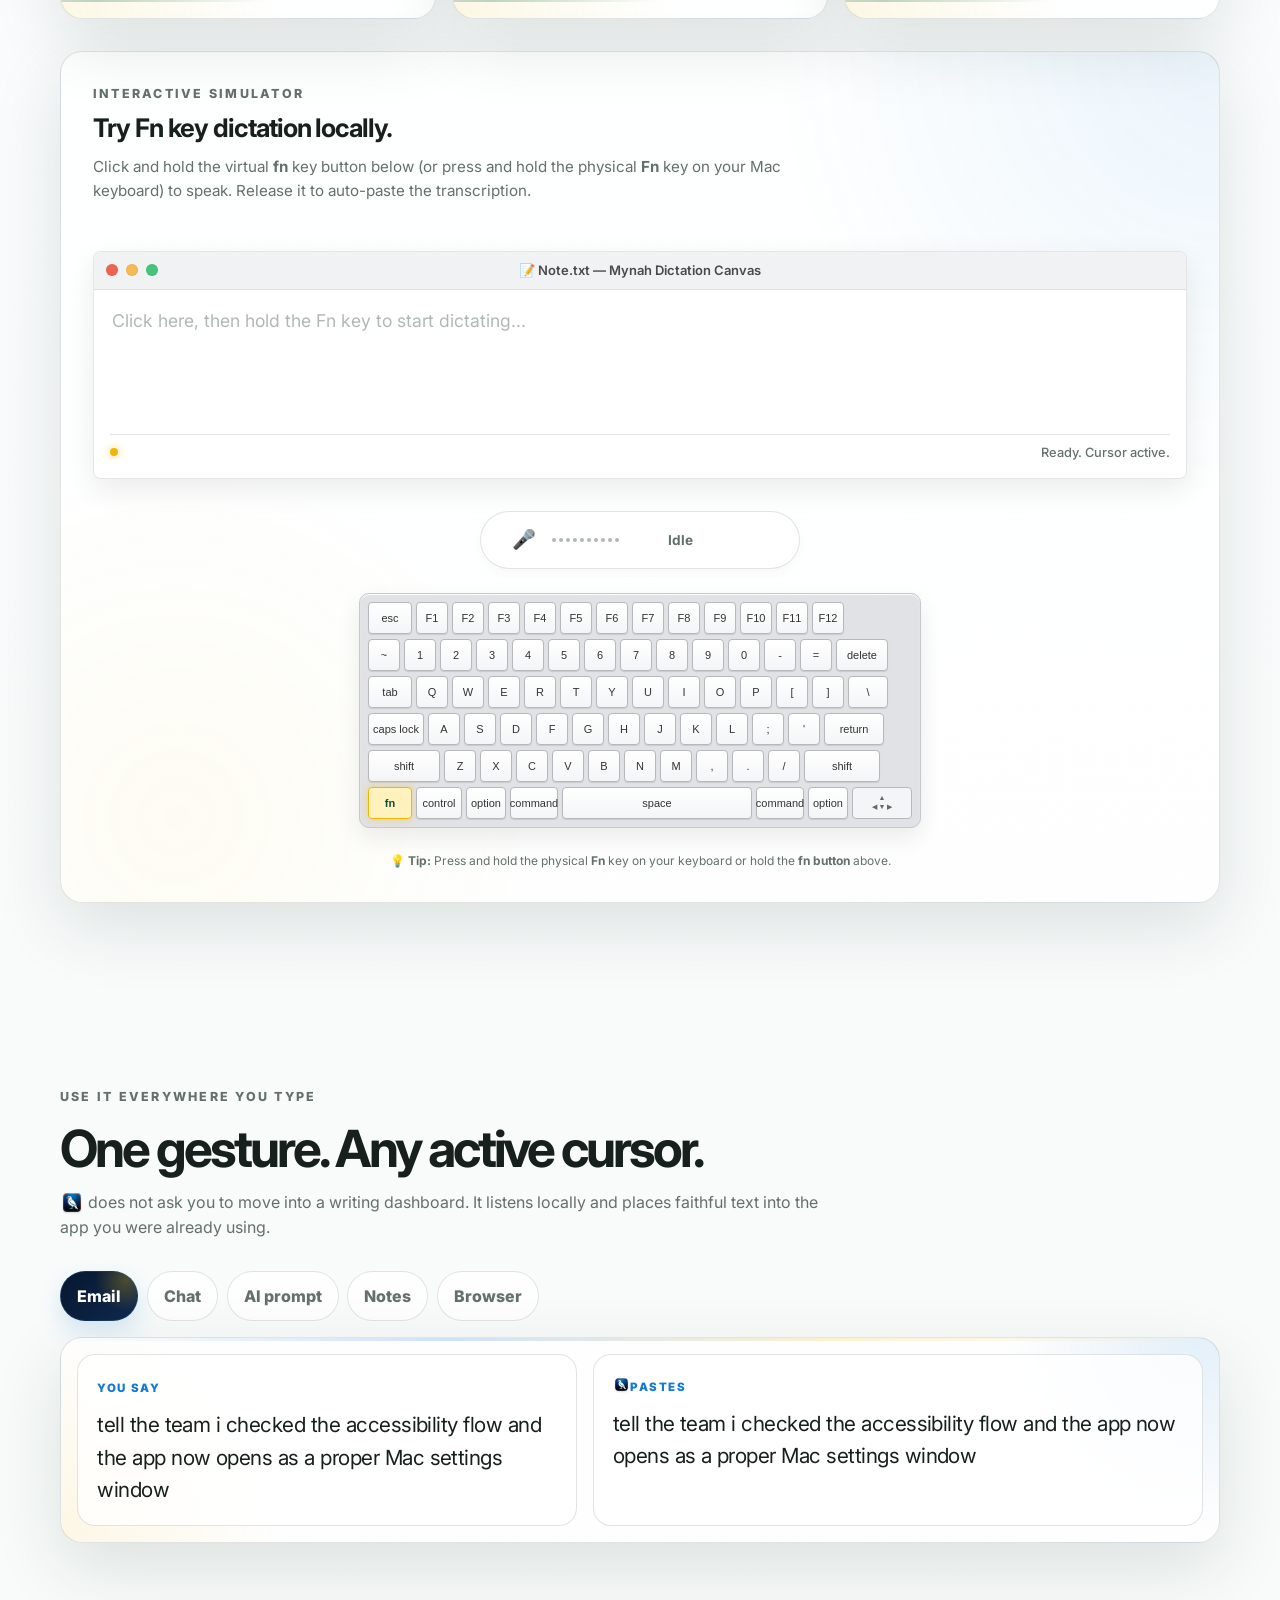
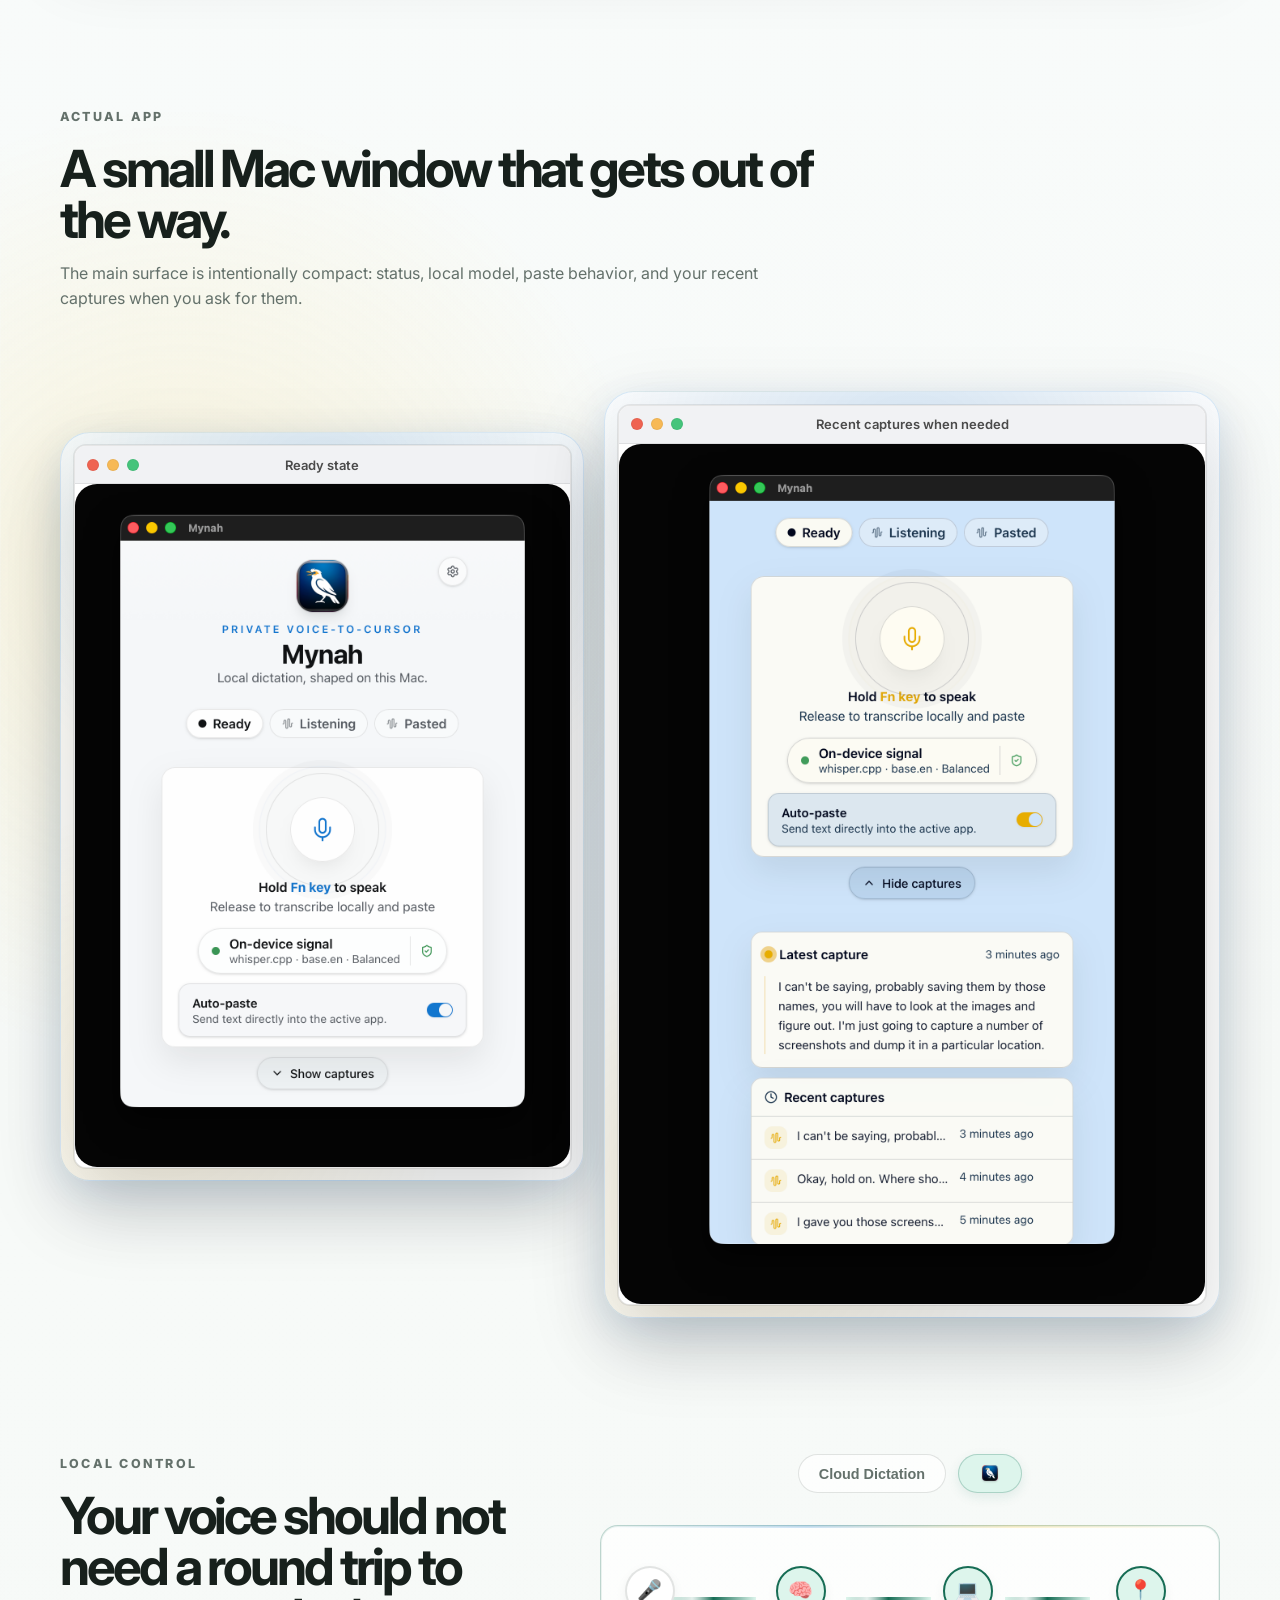
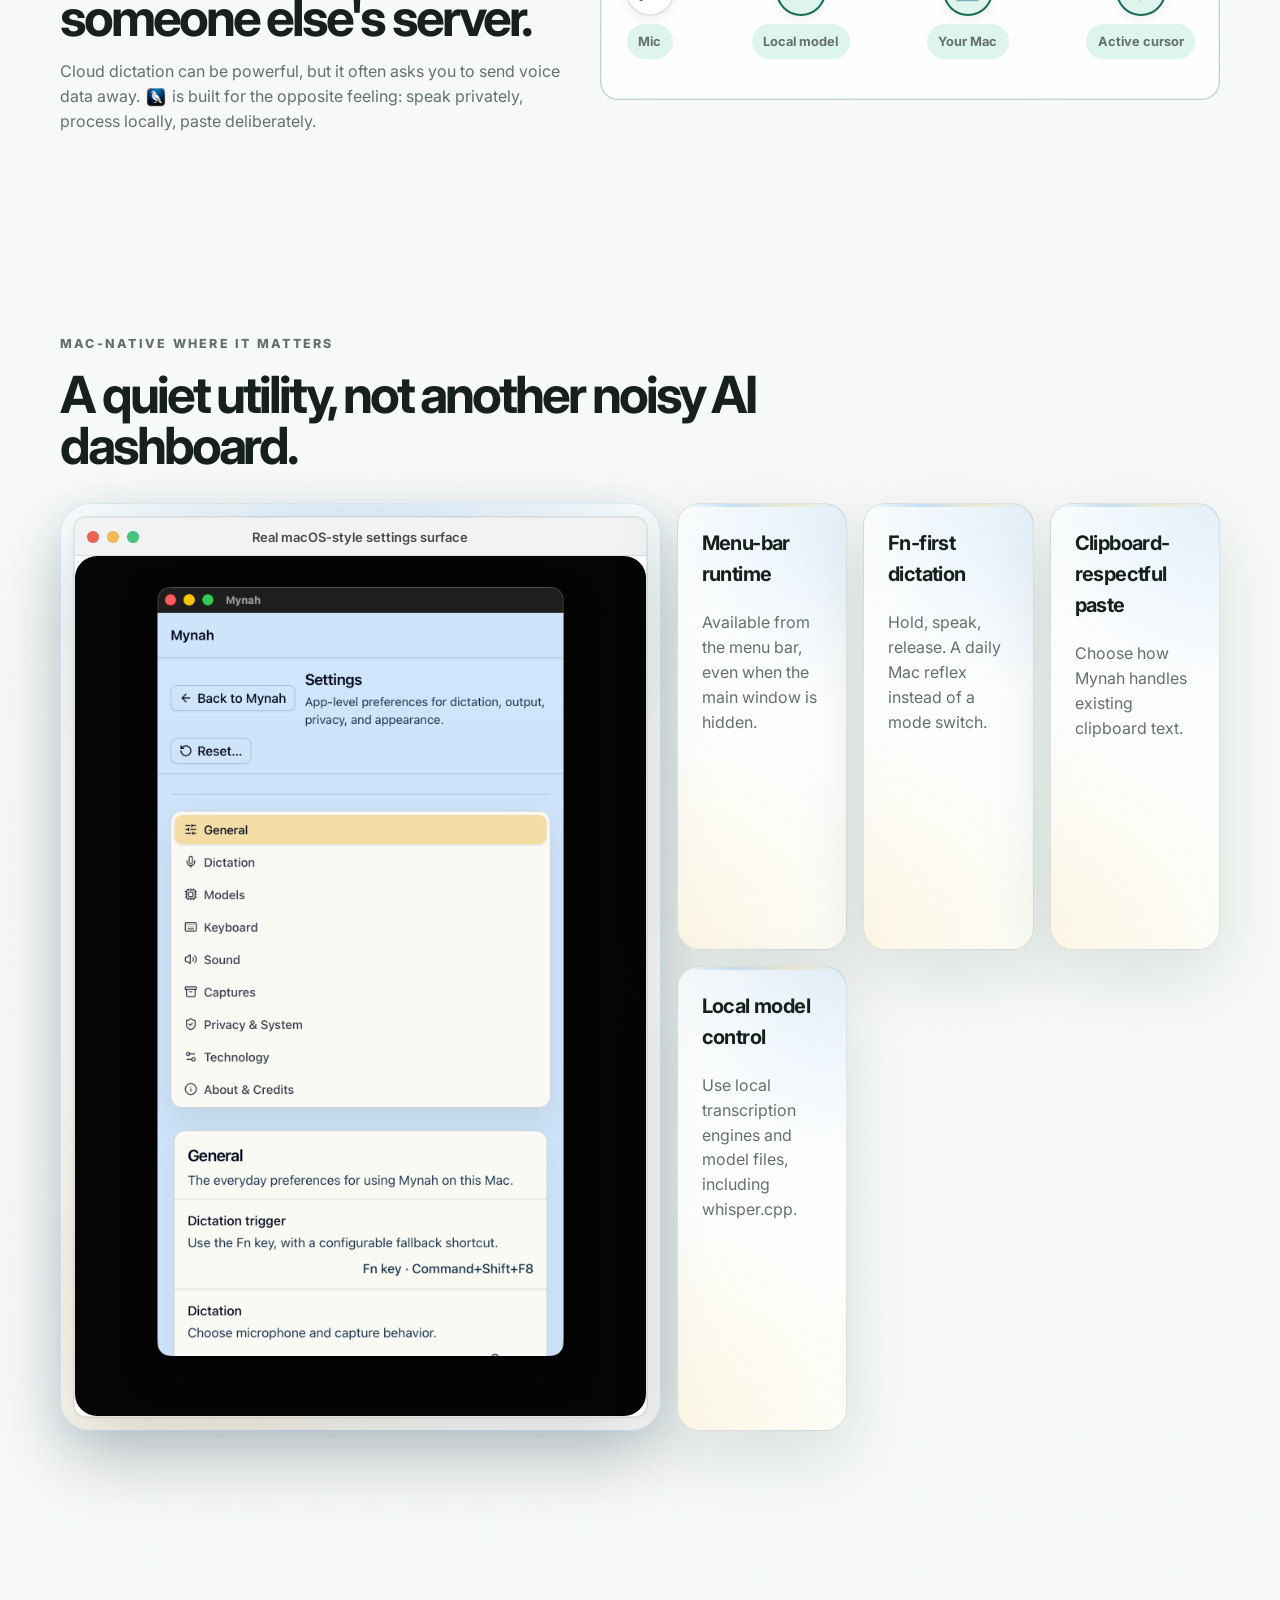
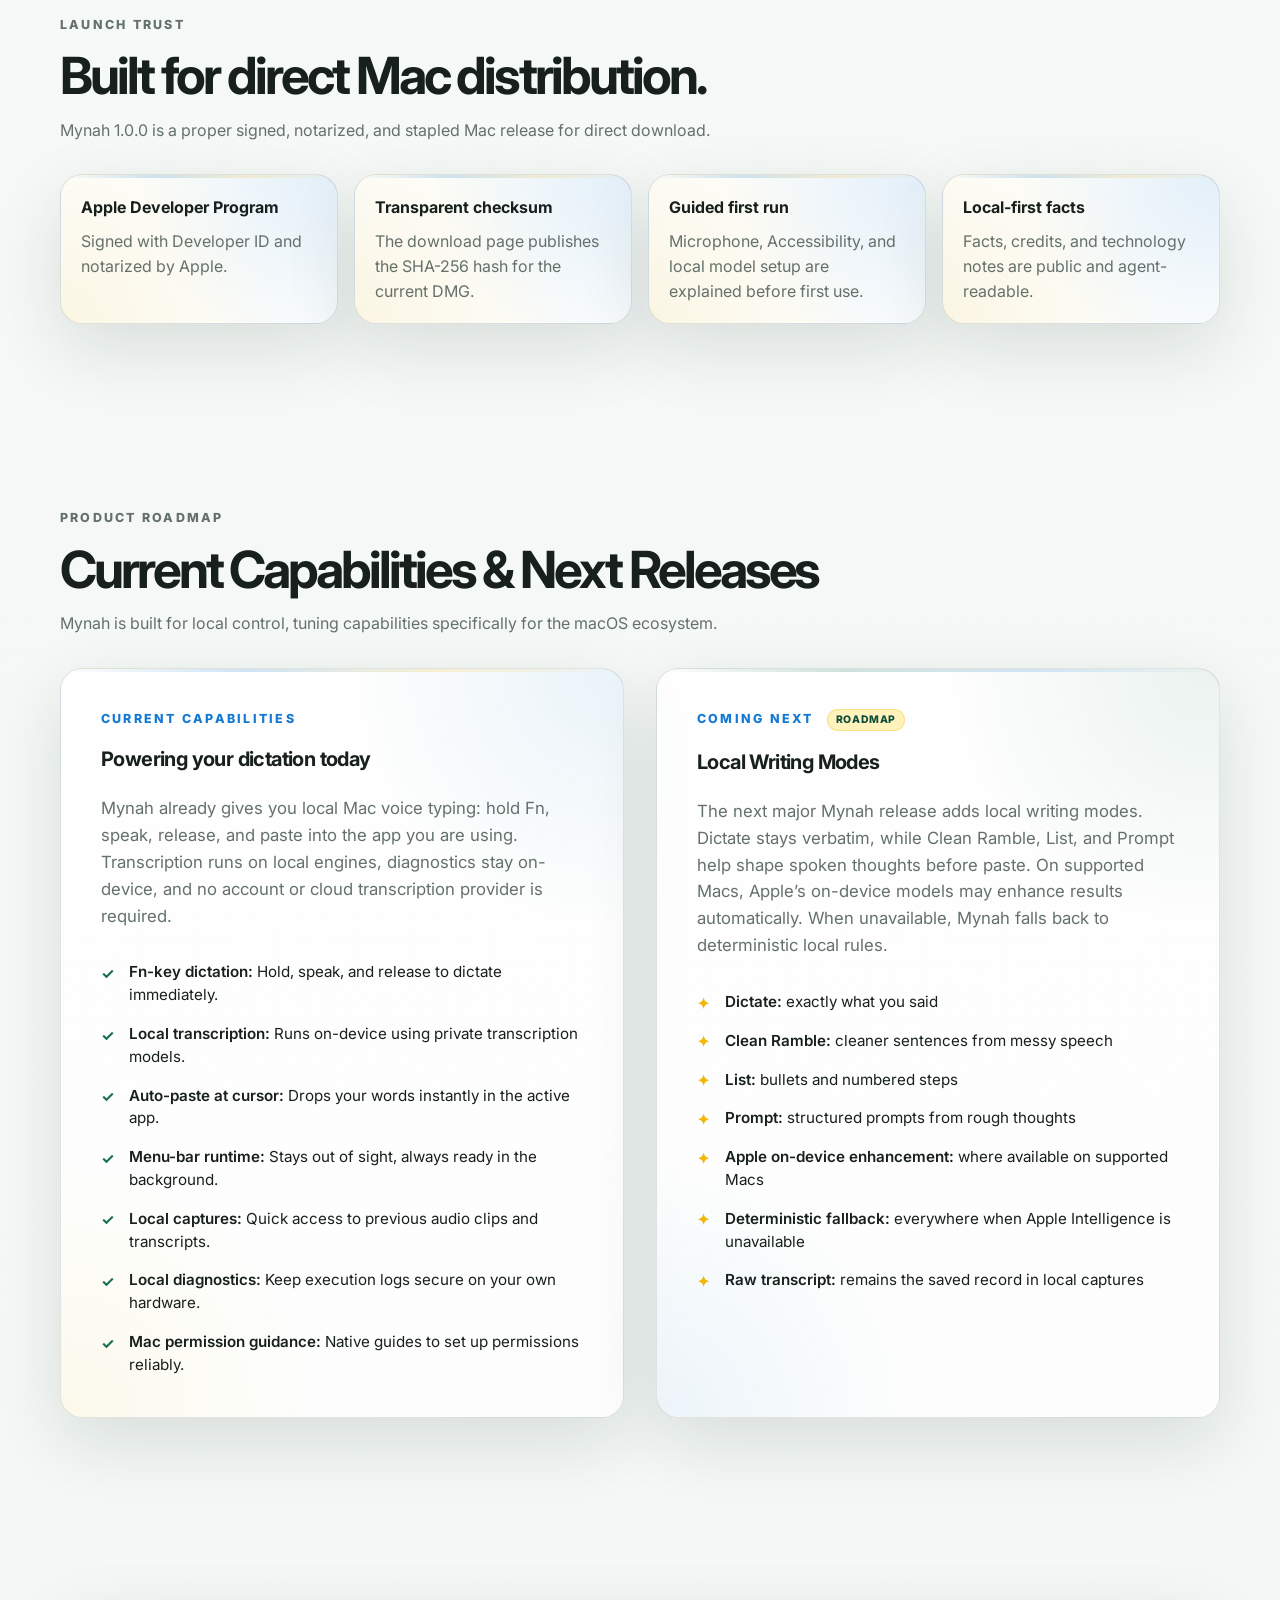
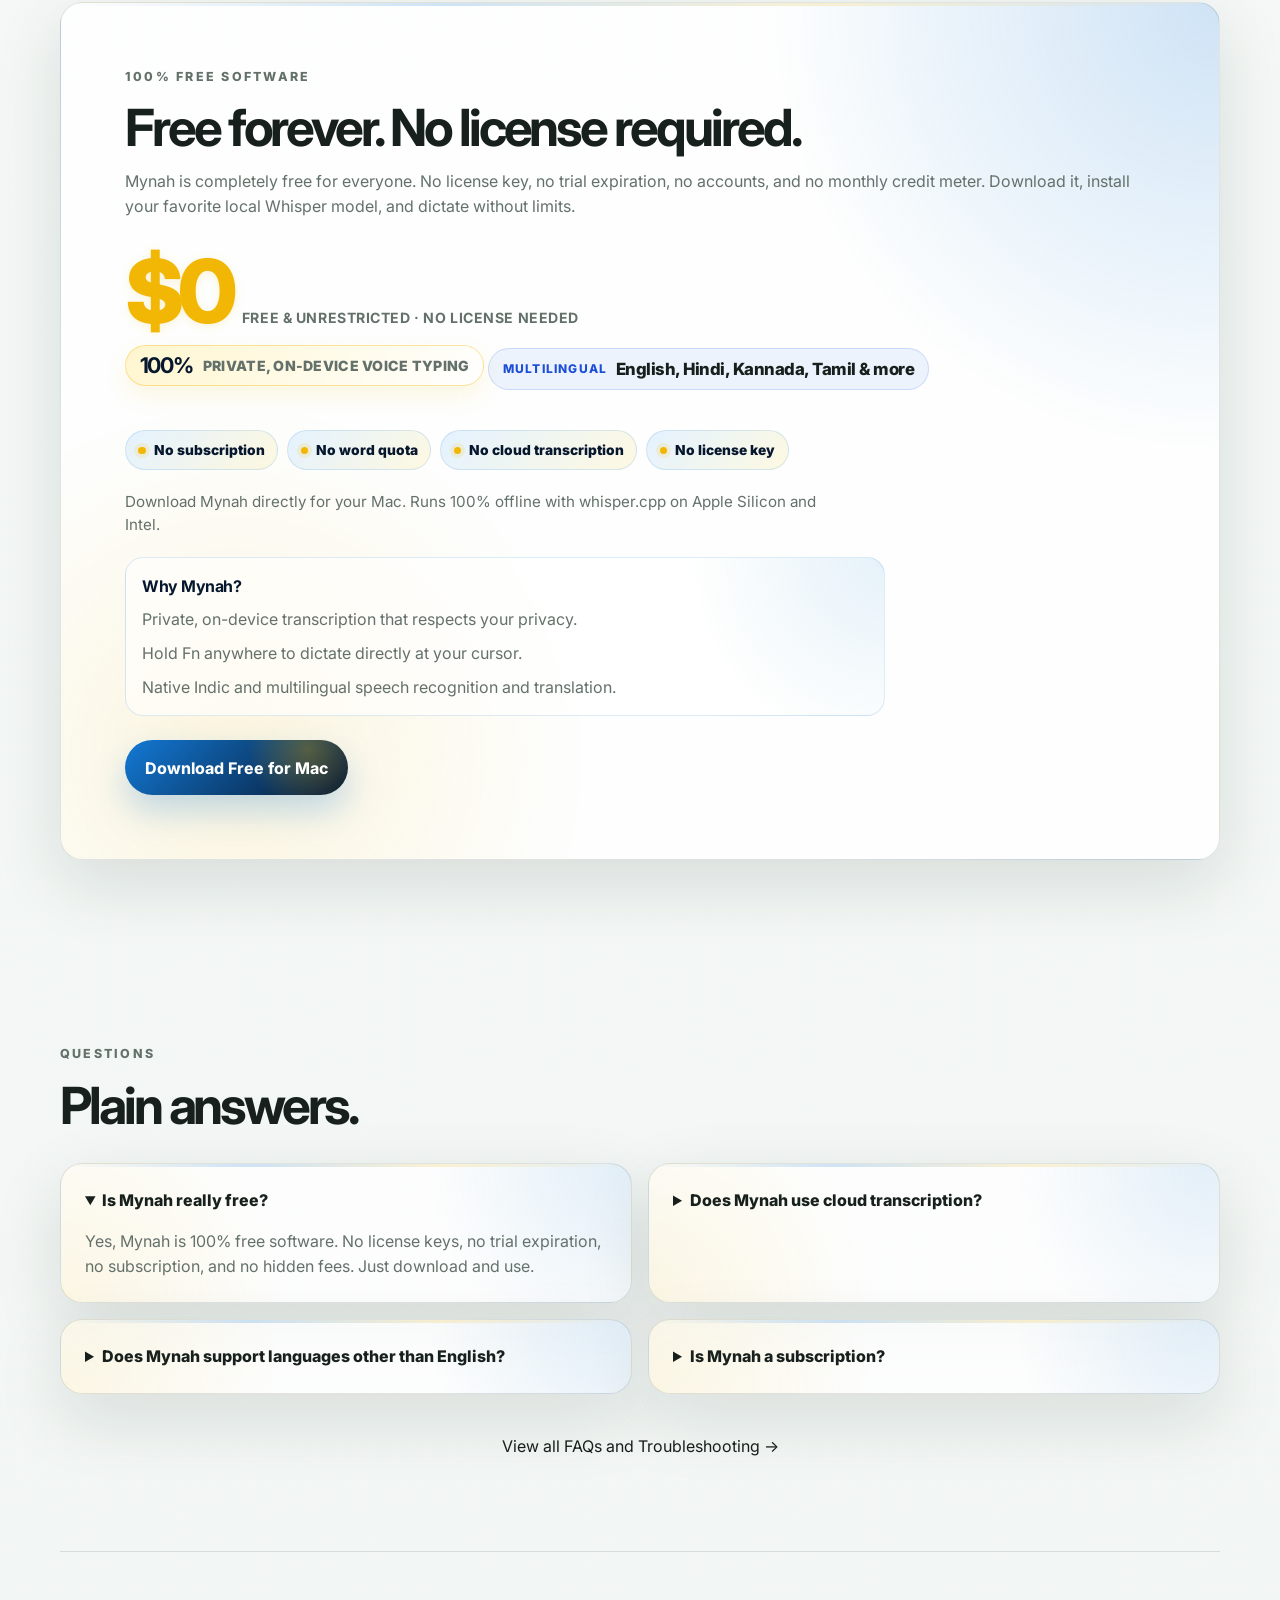
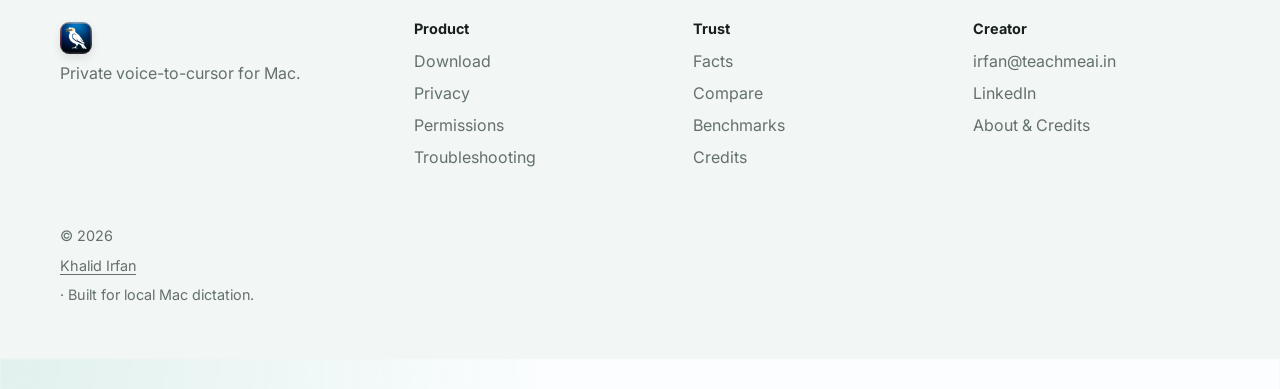
==== commit 7ff90bfd: "feat: release Mynah Build 179 as 100% free software, updated downloads and website info" ====
--- a/index.html
+++ b/index.html
@@ -25,7 +25,7 @@
       "name": "Mynah",
       "applicationCategory": "ProductivityApplication",
       "operatingSystem": "macOS",
-      "description": "Mynah is a private voice-to-cursor app for Mac. Hold Fn, speak, release, and Mynah transcribes locally and pastes at the active cursor.",
+      "description": "Mynah is a private voice-to-cursor app for Mac. Hold Fn, speak, release, and Mynah transcribes locally and pastes at the active cursor. 100% free with no license required.",
       "url": "https://mynah.site/",
       "downloadUrl": "https://mynah.site/download/",
       "softwareVersion": "1.0.0",
@@ -33,16 +33,18 @@
         "@type": "Offer",
         "price": "0",
         "priceCurrency": "USD",
-        "description": "Try Mynah free for 60 days. If you love it, purchase the lifetime license during your trial for 60% of the $29 lifetime price."
+        "description": "100% Free Software. No license required, no subscription, no credit card. Download and use."
       },
       "featureList": [
         "Hold Fn to dictate",
+        "100% Free - No License Required",
         "Local-first Mac dictation",
+        "Multilingual & Indic language dictation (Hindi, Kannada, Tamil, etc.)",
+        "Direct translation to English",
         "Paste at active cursor",
         "Menu-bar background runtime",
         "Clipboard behavior controls",
-        "Local diagnostics",
-        "60-day free trial with lifetime purchase offer"
+        "Local diagnostics"
       ]
     }
   </script>
@@ -57,32 +59,32 @@
       <div class="nav-links">
         <a href="#how">How it works</a>
         <a href="#privacy">Privacy</a>
-        <a href="#pricing">Pricing</a>
+        <a href="#free">100% Free</a>
         <a href="/compare/">Compare</a>
       </div>
-      <a class="nav-cta" href="/download/">Download 60-day trial</a>
+      <a class="nav-cta" href="/download/">Download Free</a>
     </nav>
   </header>
 
   <main id="main">
     <section class="hero section hero-showcase">
       <div class="hero-copy">
-        <p class="eyebrow">Private Mac dictation you own</p>
+        <p class="eyebrow">Private Mac dictation you own · 100% Free</p>
         <h1>Local voice typing for your Mac.</h1>
         <p class="hero-subtitle">
           Hold Fn, speak, release. <img src="/public/mynah_icon_highres.png" alt="Mynah" class="inline-brand-icon" /> transcribes locally on your Mac and pastes
-          wherever your cursor already is, without cloud transcription or a monthly meter.
+          wherever your cursor already is. 100% free software — no license key, no cloud transcription, and no monthly meter.
         </p>
         <div class="hero-actions">
-          <a class="button button-primary" href="/download/">Download 60-day trial</a>
+          <a class="button button-primary" href="/download/">Download Free for Mac</a>
           <a class="button button-secondary" href="#how">See the flow</a>
         </div>
         <ul class="trust-row" aria-label="Product highlights">
           <li>Version 1.0.0</li>
+          <li>100% Free</li>
+          <li>No License Needed</li>
           <li>Local-first</li>
-          <li>No account</li>
-          <li>60 days free</li>
-          <li>$29 lifetime</li>
+          <li>Multilingual &amp; Indic</li>
           <li>Apple Silicon + Intel</li>
         </ul>
       </div>
@@ -444,35 +446,34 @@
       </div>
     </section>
 
-    <section class="section pricing-section" id="pricing">
+    <section class="section pricing-section" id="free">
       <div class="pricing-card">
-        <p class="eyebrow">60-day trial offer</p>
-        <h2>Try it free. Keep it for less.</h2>
+        <p class="eyebrow">100% Free Software</p>
+        <h2>Free forever. No license required.</h2>
         <p>
-          Mynah is built as a local app, not a cloud transcription meter. Use it freely on your Mac for 60 days, and if it earns a place in your workflow, buy the lifetime license before the trial ends at 60% of the $29 price.
+          Mynah is completely free for everyone. No license key, no trial expiration, no accounts, and no monthly credit meter. Download it, install your favorite local Whisper model, and dictate without limits.
         </p>
-        <div class="price-primary"><span class="price-amount price-amount-gold">60%</span><span class="price-label">of the $29 lifetime price · during your trial</span></div>
-        <div class="lifetime-price-note"><strong>$29</strong><span>standard lifetime license fee</span></div>
-        <div class="price-india"><span class="price-india-badge">First 60 days</span><span class="price-india-amount">Free to use on your Mac</span></div>
-        <div class="offer-mini-strip" aria-label="Mynah purchase promise">
+        <div class="price-primary"><span class="price-amount price-amount-gold">$0</span><span class="price-label">Free &amp; Unrestricted · No license needed</span></div>
+        <div class="lifetime-price-note"><strong>100%</strong><span>private, on-device voice typing</span></div>
+        <div class="price-india"><span class="price-india-badge">Multilingual</span><span class="price-india-amount">English, Hindi, Kannada, Tamil &amp; more</span></div>
+        <div class="offer-mini-strip" aria-label="Mynah promise">
           <span>No subscription</span>
           <span>No word quota</span>
           <span>No cloud transcription</span>
+          <span>No license key</span>
         </div>
         <p class="fine-print">
-          Try Mynah free on your Mac for 60 days. If you love it, purchase before your 60 days are over and keep Mynah with a lifetime license at 60% of the $29 lifetime price.
+          Download Mynah directly for your Mac. Runs 100% offline with whisper.cpp on Apple Silicon and Intel.
         </p>
-        <div class="day-60-reasons" aria-label="Why buy before day 60">
-          <strong>Why buy before day 60?</strong>
-          <span>You have enough time to know whether Mynah fits your daily Mac workflow.</span>
-          <span>The early lifetime offer rewards people who choose it during the trial.</span>
-          <span>You keep the local, unlimited dictation loop without moving into a subscription.</span>
-        </div>
-        <a class="button button-primary" href="/download/">Download 60-day trial</a>
-      </div>
-    </section>
-
-
+        <div class="day-60-reasons" aria-label="Why Mynah is free">
+          <strong>Why Mynah?</strong>
+          <span>Private, on-device transcription that respects your privacy.</span>
+          <span>Hold Fn anywhere to dictate directly at your cursor.</span>
+          <span>Native Indic and multilingual speech recognition and translation.</span>
+        </div>
+        <a class="button button-primary" href="/download/">Download Free for Mac</a>
+      </div>
+    </section>
 
     <section class="section faq-section">
       <div class="section-heading">
@@ -480,9 +481,10 @@
         <h2>Plain answers.</h2>
       </div>
       <div class="faq-grid">
-        <details open><summary>How does the trial work?</summary><p>Mynah includes a fully-featured 60-day trial. Use it first; if you love it, purchase before your 60 days are over and keep the app with a lifetime license at 60% of the $29 lifetime price.</p></details>
+        <details open><summary>Is Mynah really free?</summary><p>Yes, Mynah is 100% free software. No license keys, no trial expiration, no subscription, and no hidden fees. Just download and use.</p></details>
         <details><summary>Does Mynah use cloud transcription?</summary><p>No. The core dictation loop runs 100% locally on your Mac. Audio and transcription are processed on-device using engines like whisper.cpp. No cloud transcription or account is required.</p></details>
-        <details><summary>Is Mynah a subscription?</summary><p>No. Mynah is not a subscription. The goal is simple: try it free, then buy the lifetime license during your trial if it becomes useful.</p></details>
+        <details><summary>Does Mynah support languages other than English?</summary><p>Yes! Mynah supports multilingual dictation including Indic languages like Hindi, Kannada, Tamil, Telugu, and more. You can choose to transcribe directly in your spoken language or automatically translate into English at your cursor.</p></details>
+        <details><summary>Is Mynah a subscription?</summary><p>No. Mynah is not a subscription and requires no accounts. All features and future updates are completely free.</p></details>
       </div>
       <div style="margin-top: 2.5rem; text-align: center;">
         <a class="text-link" href="/support/permissions/">View all FAQs and Troubleshooting →</a>
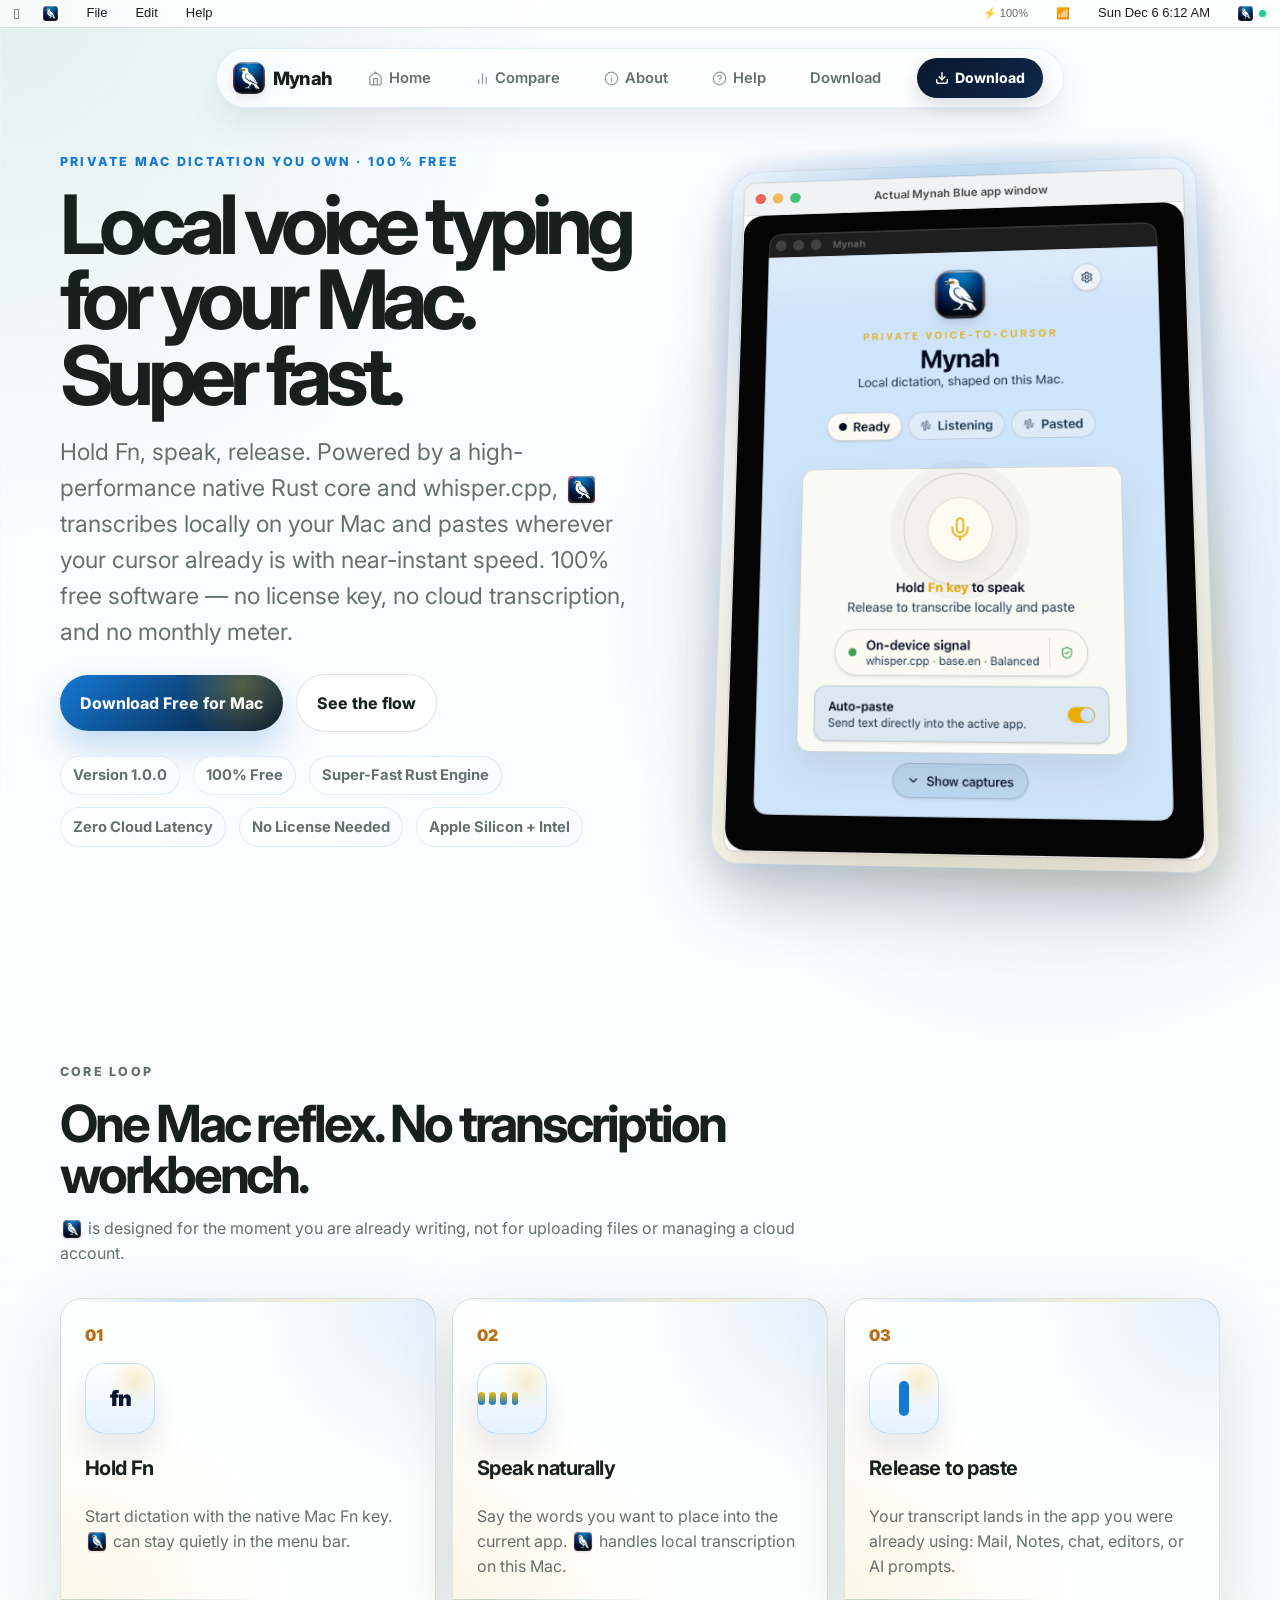
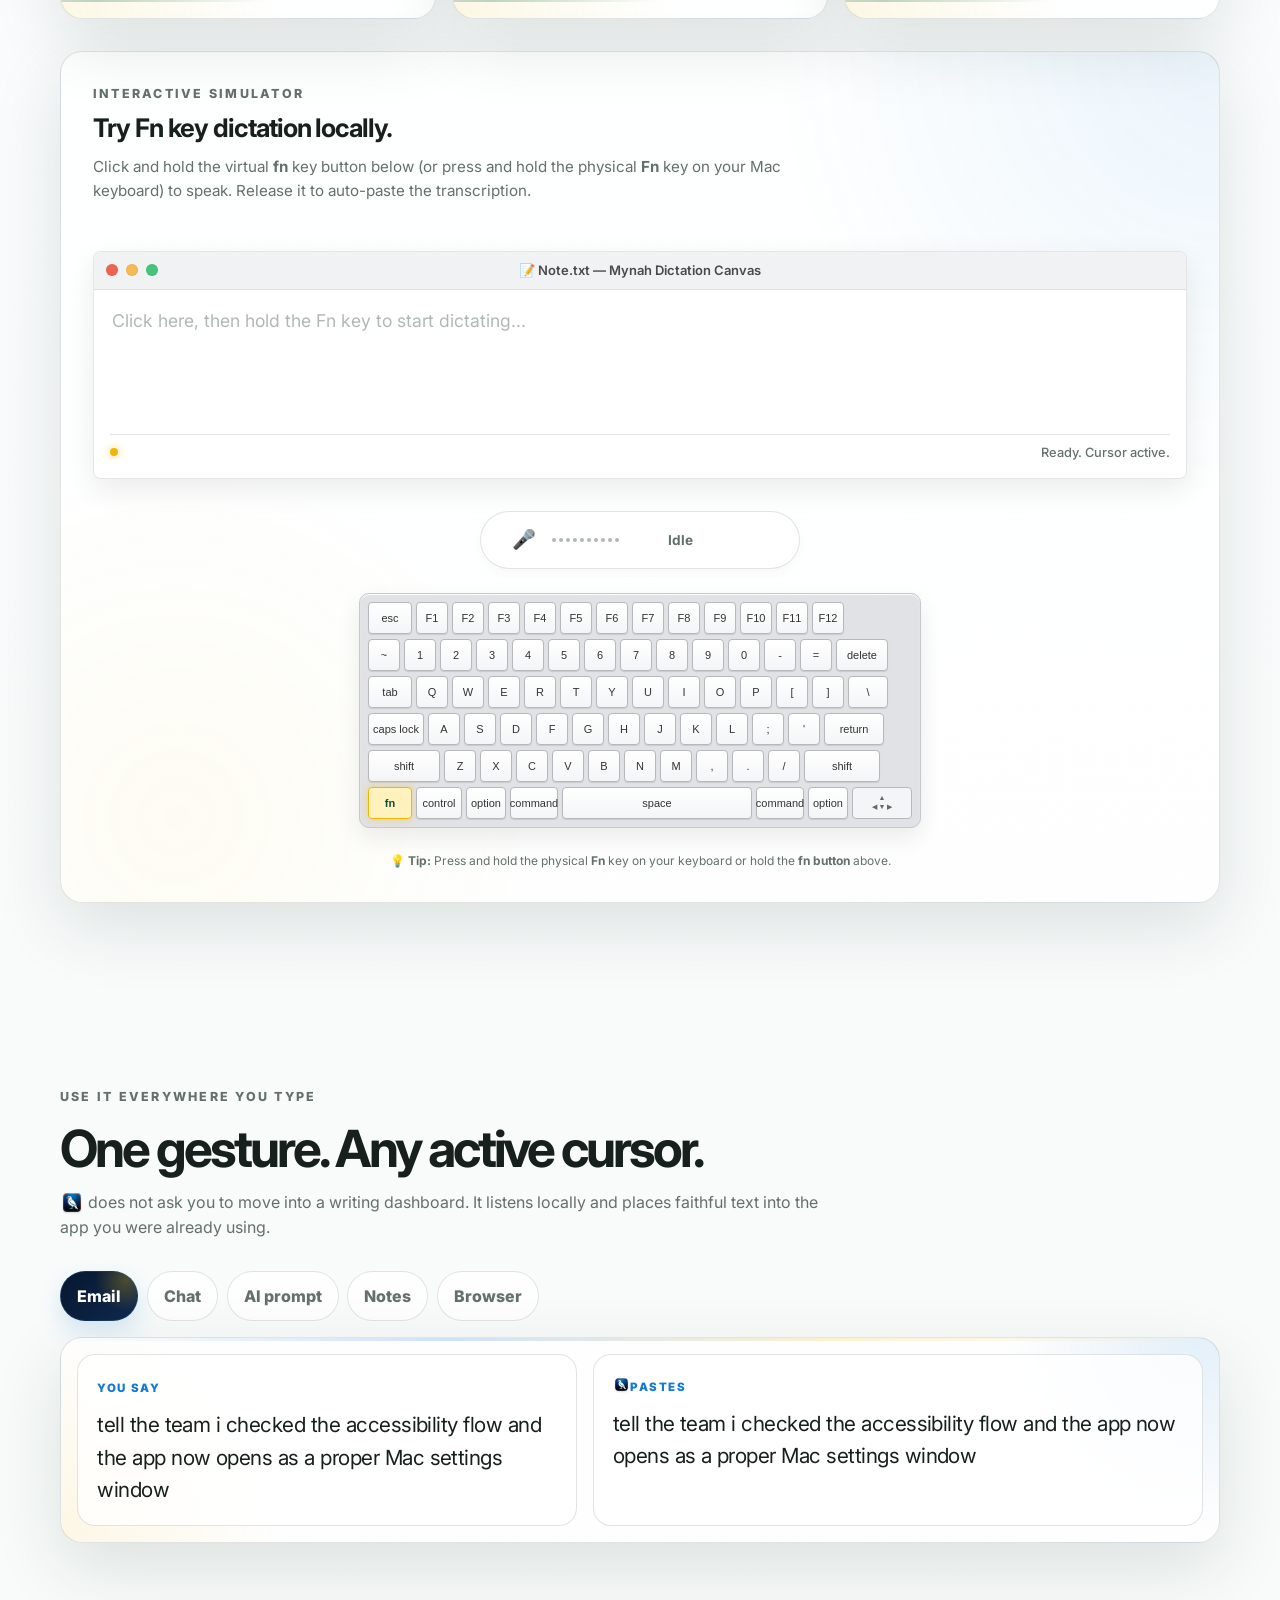
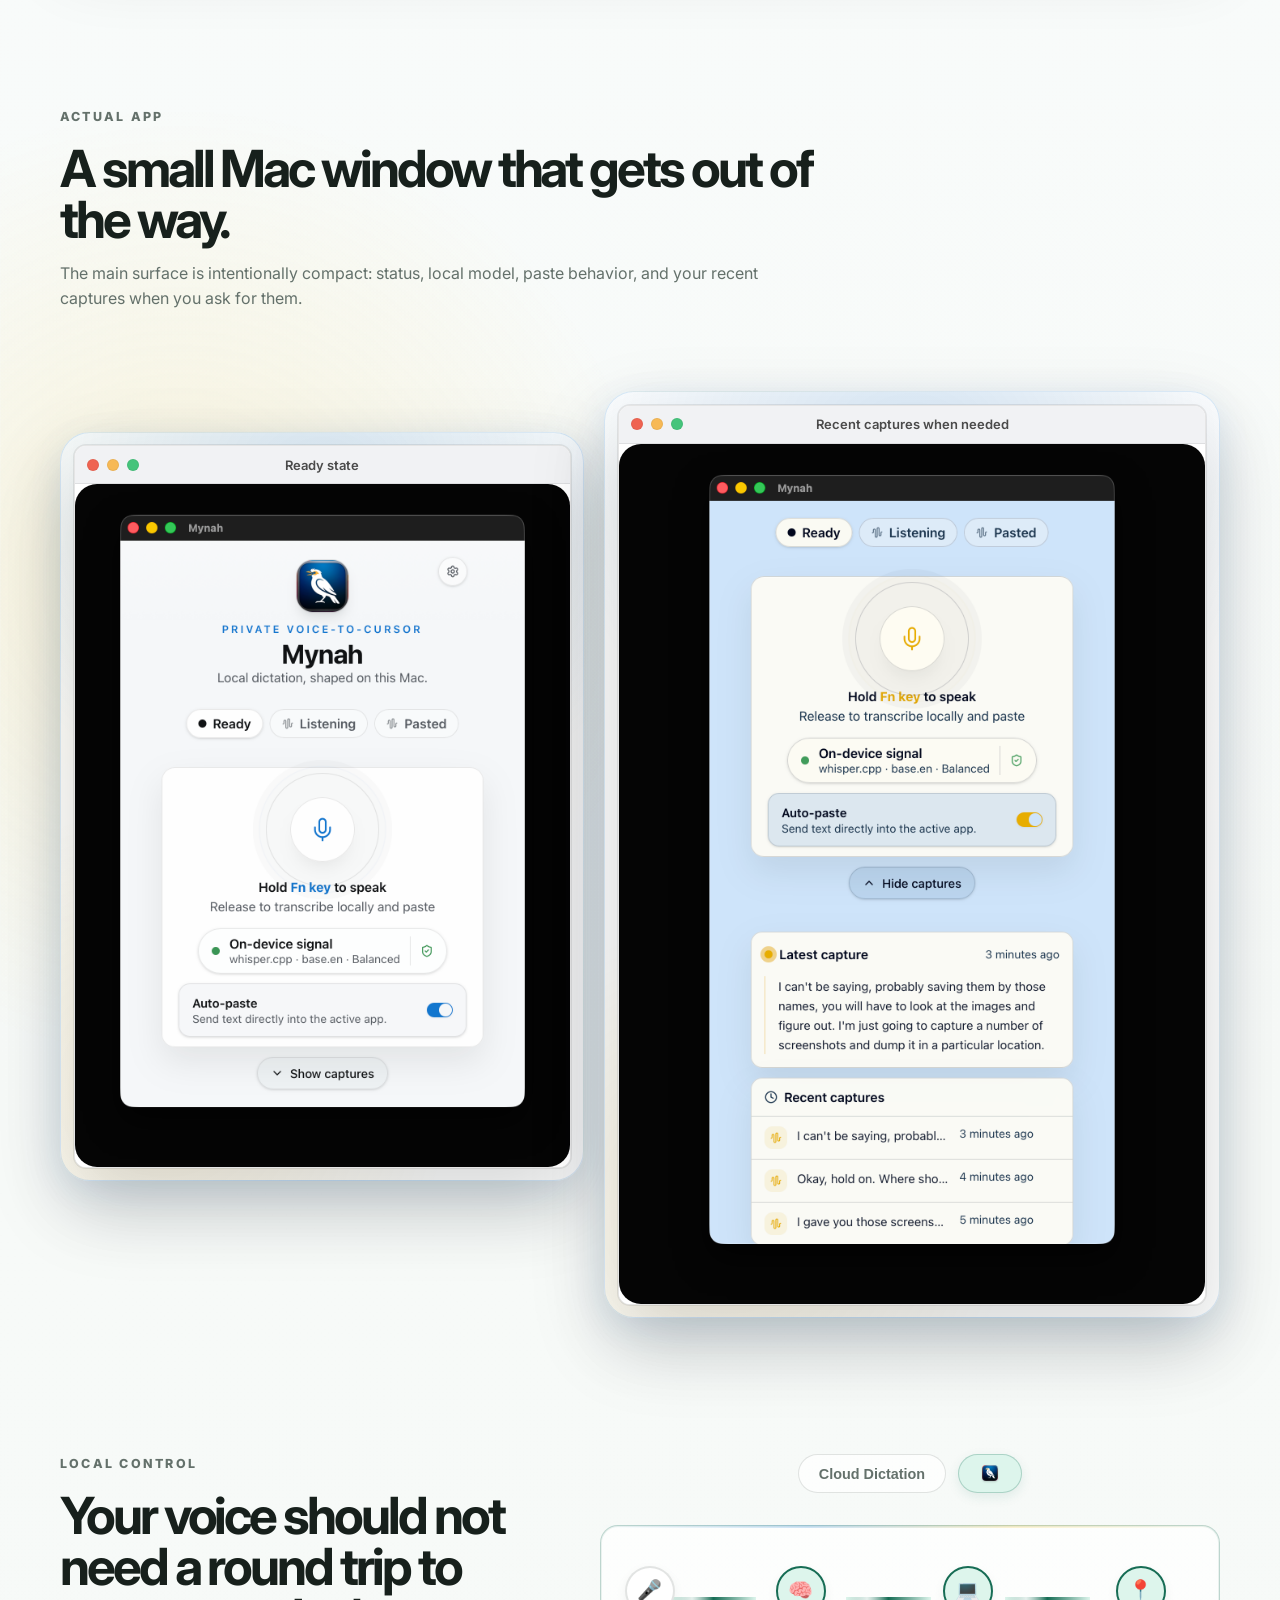
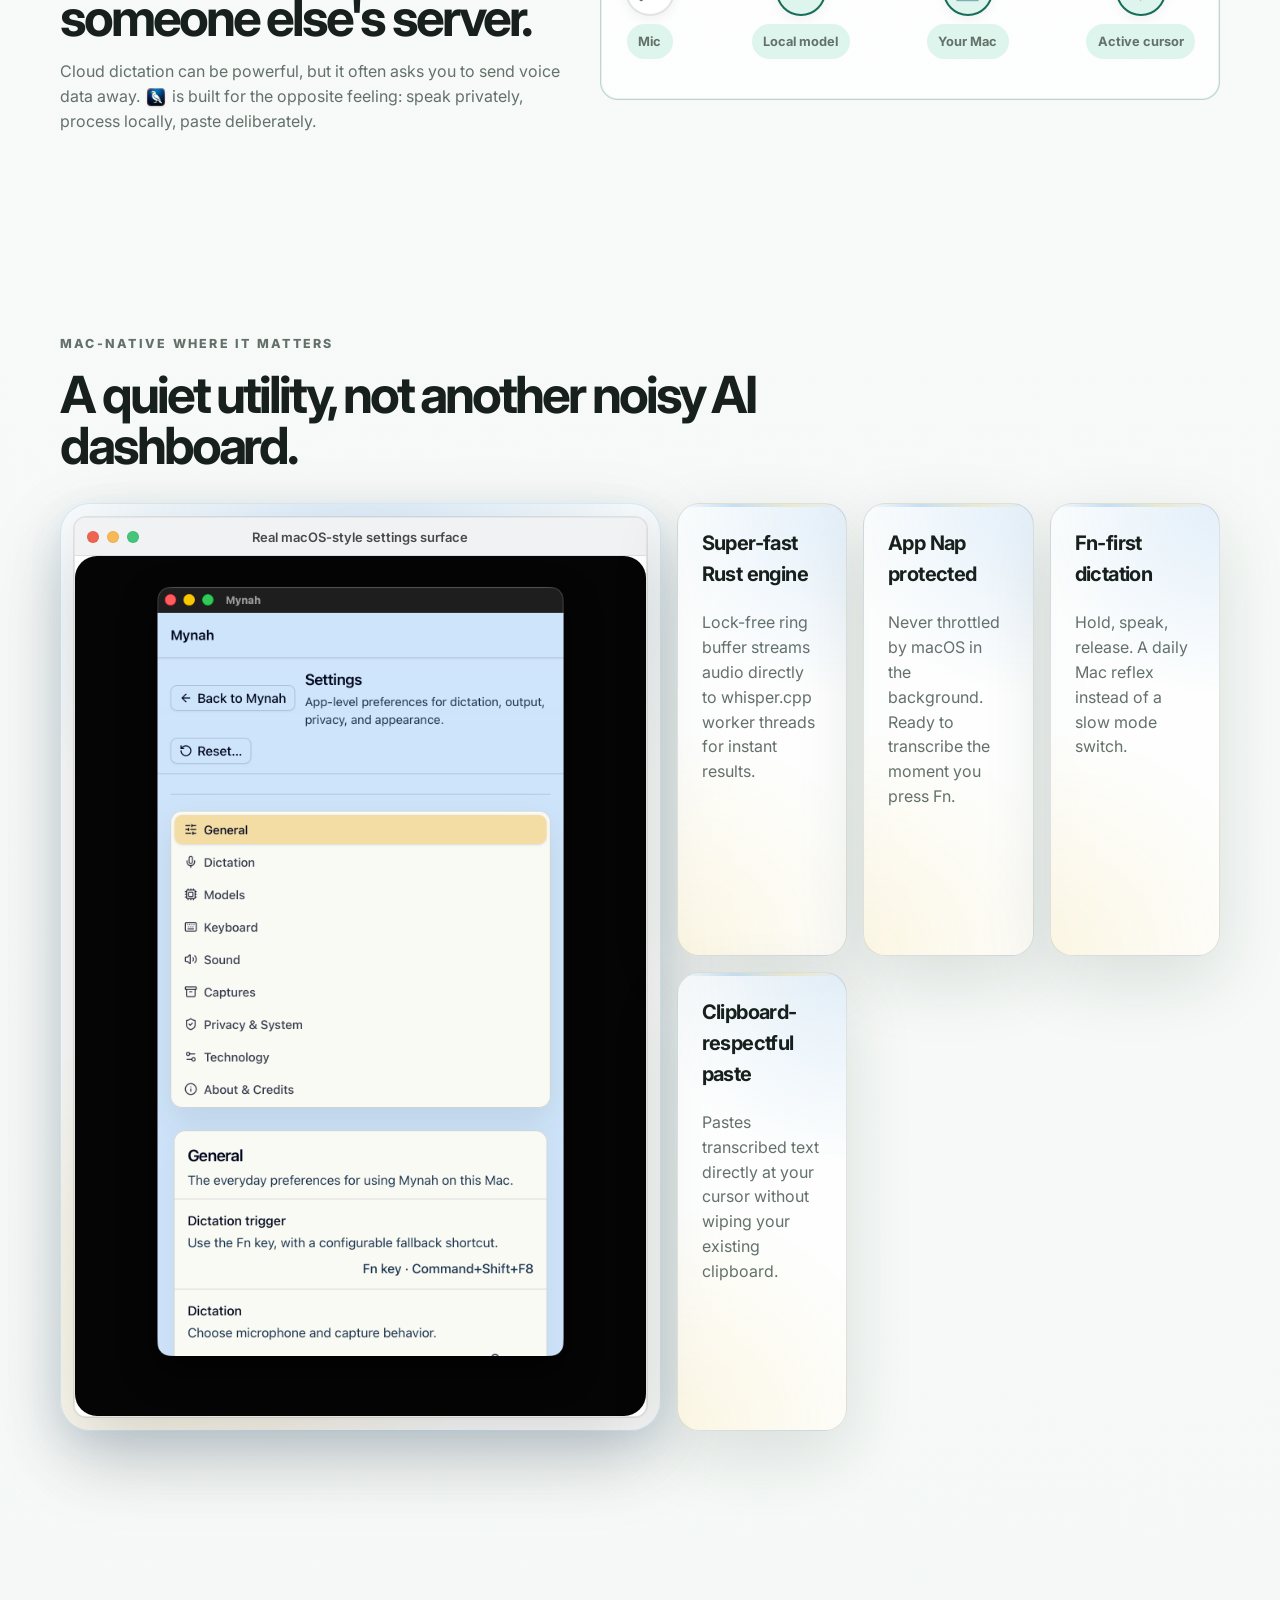
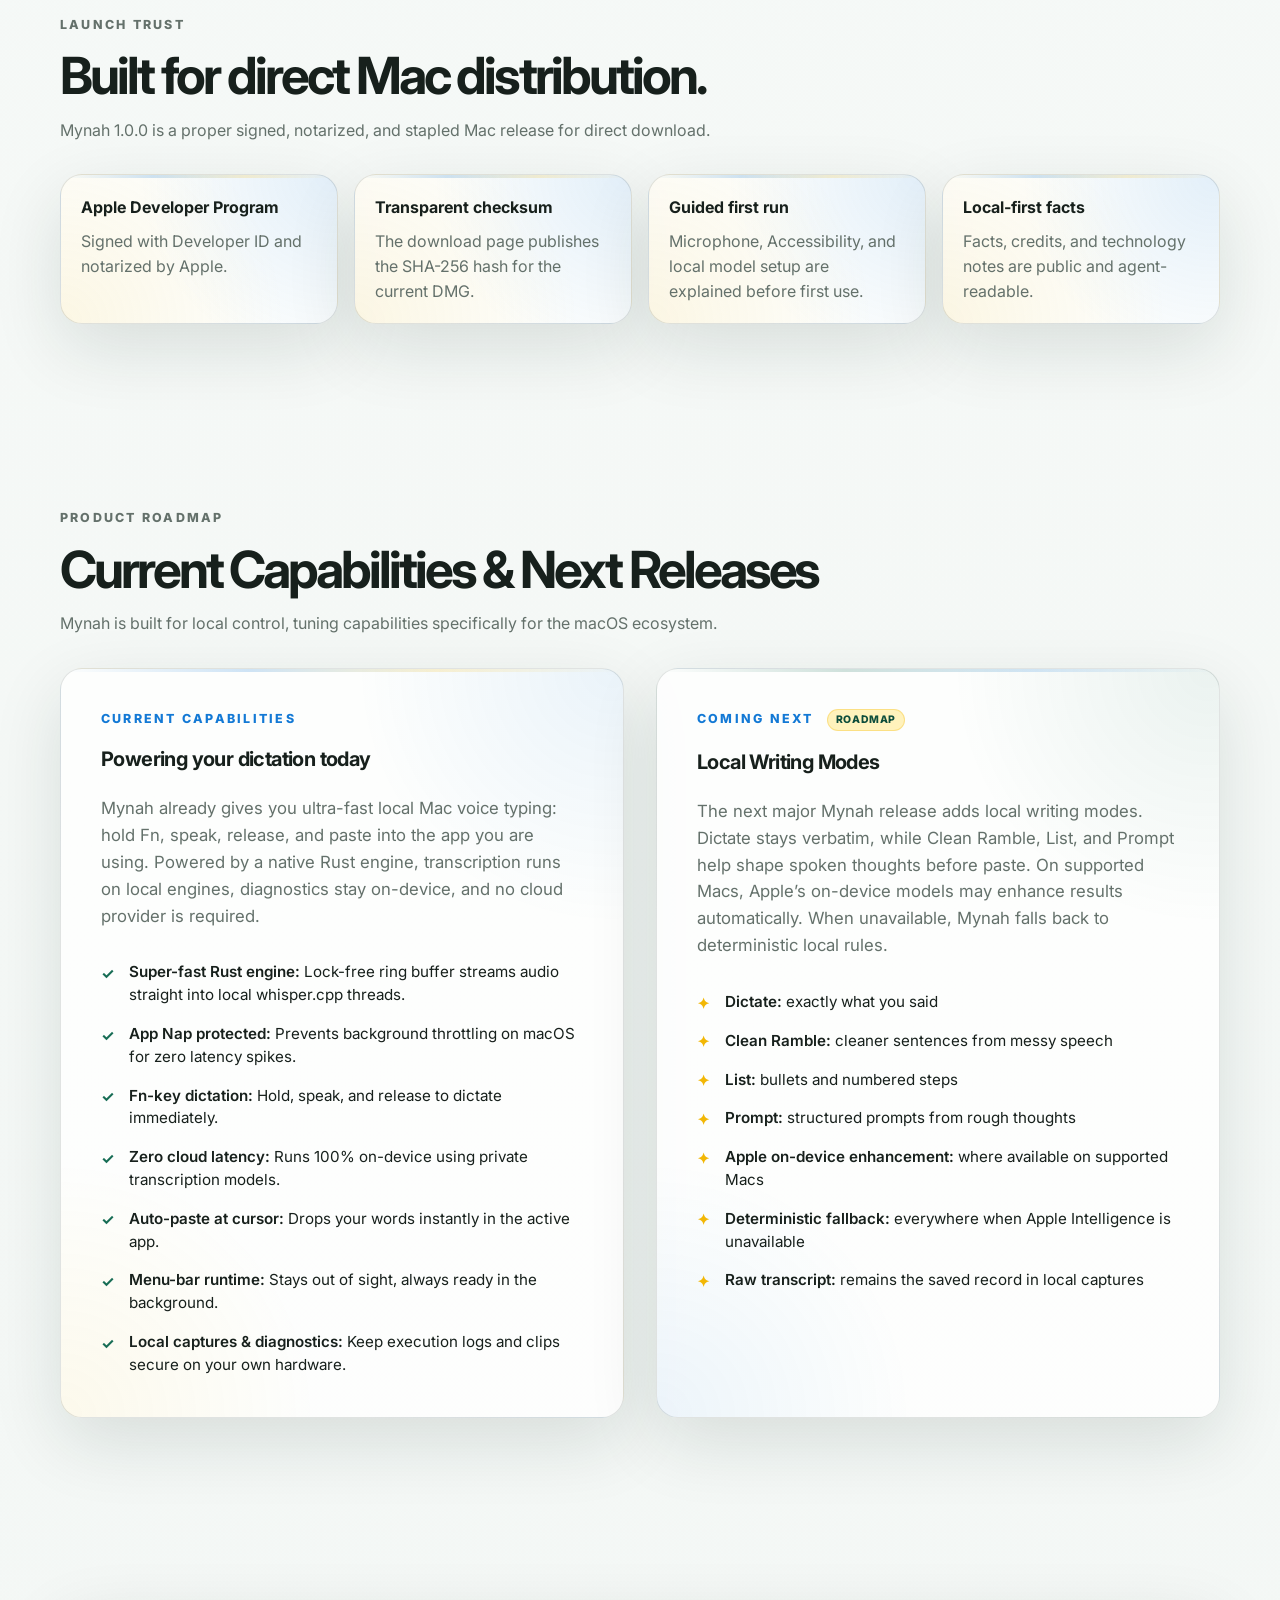
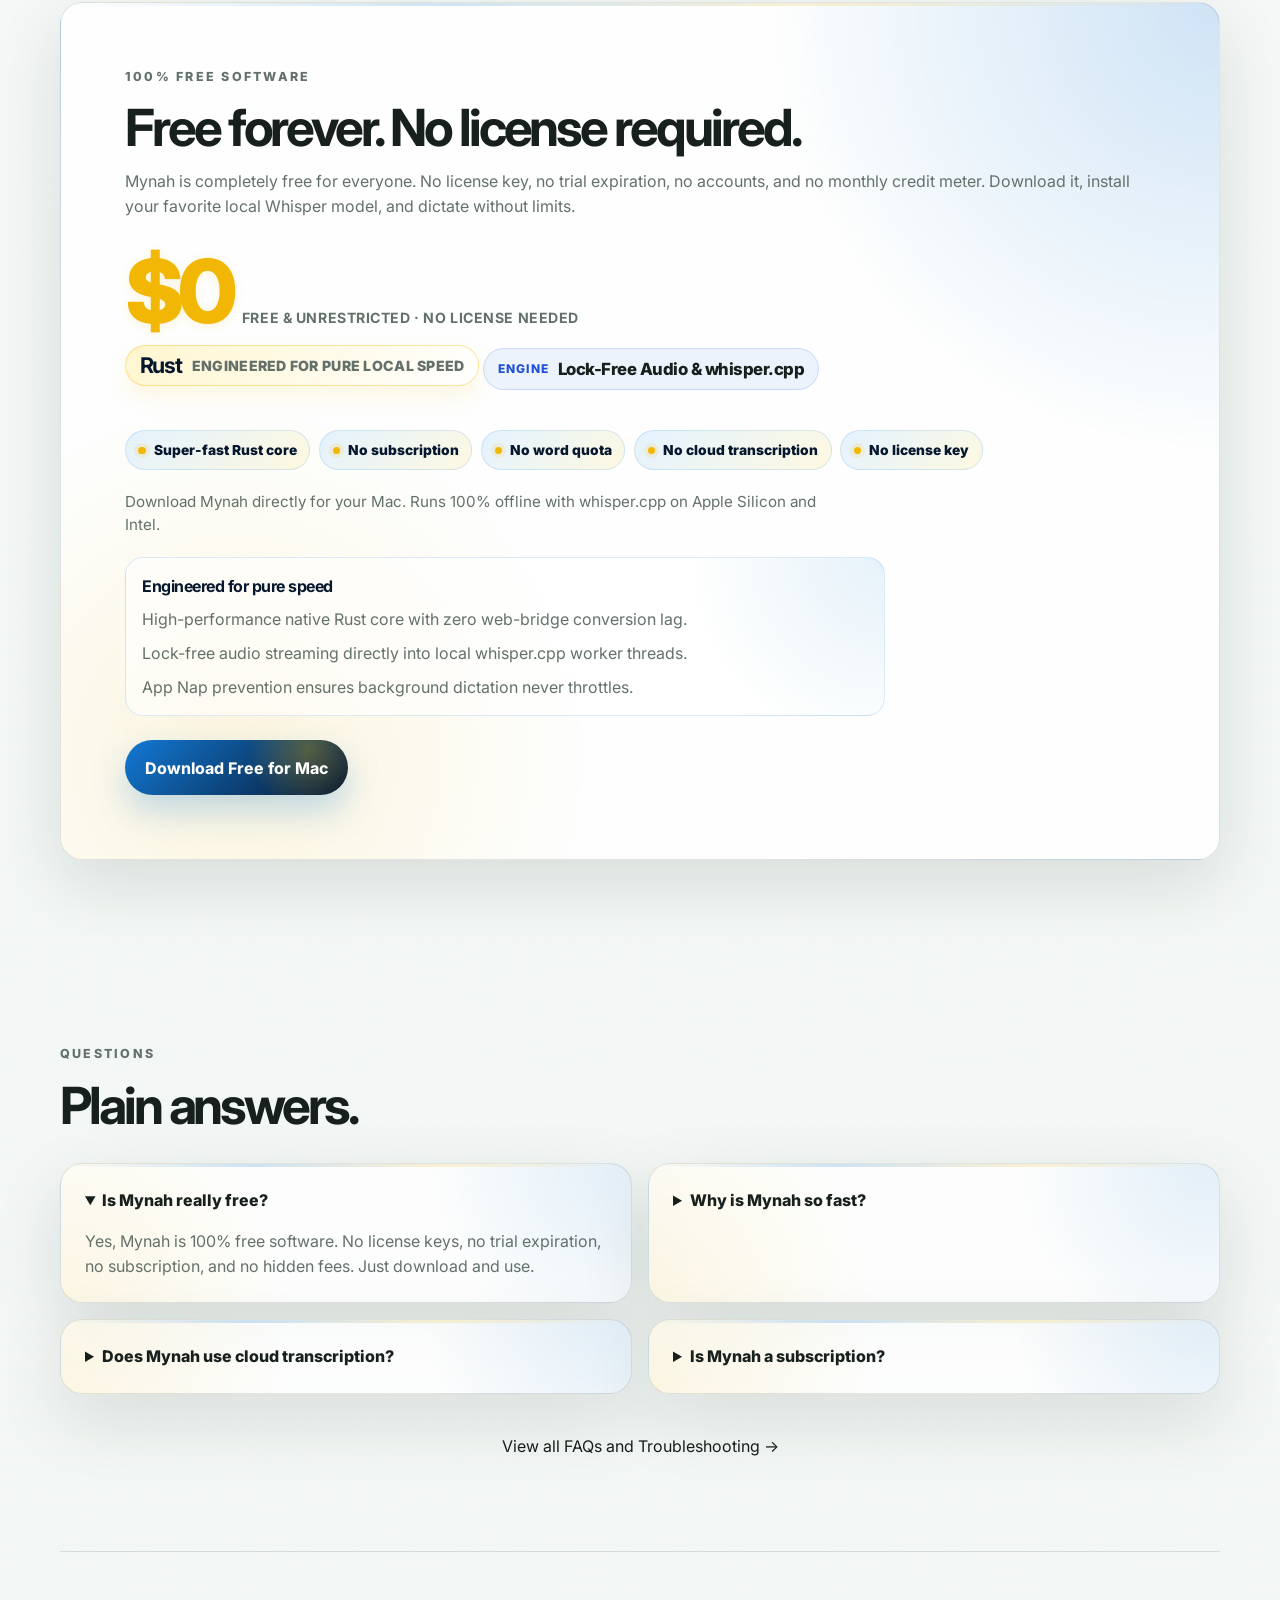
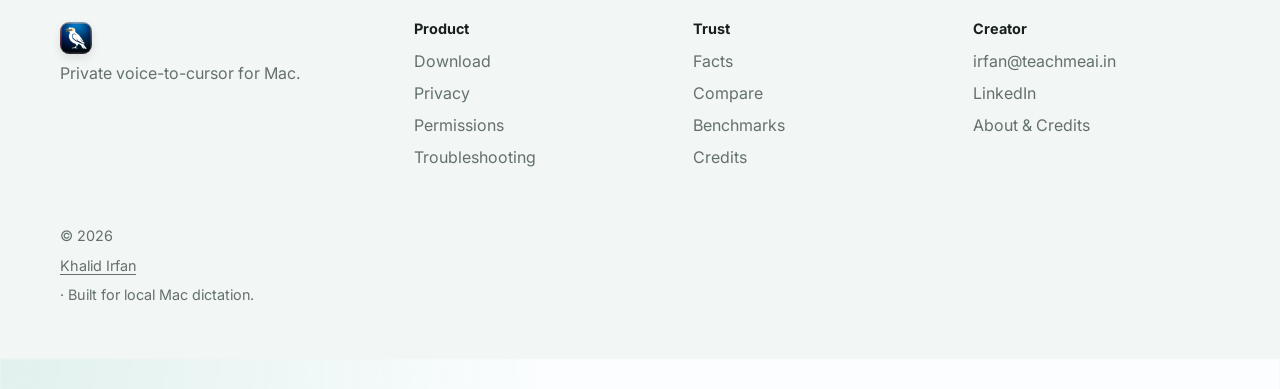
==== commit 71ff619d: "feat: highlight super-fast native Rust engine and remove premature multilingual mentions" ====
--- a/index.html
+++ b/index.html
@@ -38,10 +38,11 @@
       "featureList": [
         "Hold Fn to dictate",
         "100% Free - No License Required",
+        "Super-Fast Native Rust Engine",
+        "Lock-Free Audio Ring-Buffer",
+        "App Nap Protected Background Runtime",
         "Local-first Mac dictation",
-        "Multilingual & Indic language dictation (Hindi, Kannada, Tamil, etc.)",
-        "Direct translation to English",
-        "Paste at active cursor",
+        "Instant paste at active cursor",
         "Menu-bar background runtime",
         "Clipboard behavior controls",
         "Local diagnostics"
@@ -70,10 +71,10 @@
     <section class="hero section hero-showcase">
       <div class="hero-copy">
         <p class="eyebrow">Private Mac dictation you own · 100% Free</p>
-        <h1>Local voice typing for your Mac.</h1>
+        <h1>Local voice typing for your Mac. Super fast.</h1>
         <p class="hero-subtitle">
-          Hold Fn, speak, release. <img src="/public/mynah_icon_highres.png" alt="Mynah" class="inline-brand-icon" /> transcribes locally on your Mac and pastes
-          wherever your cursor already is. 100% free software — no license key, no cloud transcription, and no monthly meter.
+          Hold Fn, speak, release. Powered by a high-performance native Rust core and whisper.cpp, <img src="/public/mynah_icon_highres.png" alt="Mynah" class="inline-brand-icon" /> transcribes locally on your Mac and pastes
+          wherever your cursor already is with near-instant speed. 100% free software — no license key, no cloud transcription, and no monthly meter.
         </p>
         <div class="hero-actions">
           <a class="button button-primary" href="/download/">Download Free for Mac</a>
@@ -82,9 +83,9 @@
         <ul class="trust-row" aria-label="Product highlights">
           <li>Version 1.0.0</li>
           <li>100% Free</li>
+          <li>Super-Fast Rust Engine</li>
+          <li>Zero Cloud Latency</li>
           <li>No License Needed</li>
-          <li>Local-first</li>
-          <li>Multilingual &amp; Indic</li>
           <li>Apple Silicon + Intel</li>
         </ul>
       </div>
@@ -380,10 +381,10 @@
           <figcaption>Real macOS-style settings surface</figcaption>
         </figure>
         <div class="feature-grid feature-grid-compact">
-          <article><h3>Menu-bar runtime</h3><p>Available from the menu bar, even when the main window is hidden.</p></article>
-          <article><h3>Fn-first dictation</h3><p>Hold, speak, release. A daily Mac reflex instead of a mode switch.</p></article>
-          <article><h3>Clipboard-respectful paste</h3><p>Choose how Mynah handles existing clipboard text.</p></article>
-          <article><h3>Local model control</h3><p>Use local transcription engines and model files, including whisper.cpp.</p></article>
+          <article><h3>Super-fast Rust engine</h3><p>Lock-free ring buffer streams audio directly to whisper.cpp worker threads for instant results.</p></article>
+          <article><h3>App Nap protected</h3><p>Never throttled by macOS in the background. Ready to transcribe the moment you press Fn.</p></article>
+          <article><h3>Fn-first dictation</h3><p>Hold, speak, release. A daily Mac reflex instead of a slow mode switch.</p></article>
+          <article><h3>Clipboard-respectful paste</h3><p>Pastes transcribed text directly at your cursor without wiping your existing clipboard.</p></article>
         </div>
       </div>
     </section>
@@ -415,16 +416,16 @@
           <p class="eyebrow">Current Capabilities</p>
           <h3>Powering your dictation today</h3>
           <p class="capability-intro">
-            Mynah already gives you local Mac voice typing: hold Fn, speak, release, and paste into the app you are using. Transcription runs on local engines, diagnostics stay on-device, and no account or cloud transcription provider is required.
+            Mynah already gives you ultra-fast local Mac voice typing: hold Fn, speak, release, and paste into the app you are using. Powered by a native Rust engine, transcription runs on local engines, diagnostics stay on-device, and no cloud provider is required.
           </p>
           <ul class="capability-list">
+            <li><strong>Super-fast Rust engine:</strong> Lock-free ring buffer streams audio straight into local whisper.cpp threads.</li>
+            <li><strong>App Nap protected:</strong> Prevents background throttling on macOS for zero latency spikes.</li>
             <li><strong>Fn-key dictation:</strong> Hold, speak, and release to dictate immediately.</li>
-            <li><strong>Local transcription:</strong> Runs on-device using private transcription models.</li>
+            <li><strong>Zero cloud latency:</strong> Runs 100% on-device using private transcription models.</li>
             <li><strong>Auto-paste at cursor:</strong> Drops your words instantly in the active app.</li>
             <li><strong>Menu-bar runtime:</strong> Stays out of sight, always ready in the background.</li>
-            <li><strong>Local captures:</strong> Quick access to previous audio clips and transcripts.</li>
-            <li><strong>Local diagnostics:</strong> Keep execution logs secure on your own hardware.</li>
-            <li><strong>Mac permission guidance:</strong> Native guides to set up permissions reliably.</li>
+            <li><strong>Local captures &amp; diagnostics:</strong> Keep execution logs and clips secure on your own hardware.</li>
           </ul>
         </div>
         <div class="capability-col roadmap-col">
@@ -454,9 +455,10 @@
           Mynah is completely free for everyone. No license key, no trial expiration, no accounts, and no monthly credit meter. Download it, install your favorite local Whisper model, and dictate without limits.
         </p>
         <div class="price-primary"><span class="price-amount price-amount-gold">$0</span><span class="price-label">Free &amp; Unrestricted · No license needed</span></div>
-        <div class="lifetime-price-note"><strong>100%</strong><span>private, on-device voice typing</span></div>
-        <div class="price-india"><span class="price-india-badge">Multilingual</span><span class="price-india-amount">English, Hindi, Kannada, Tamil &amp; more</span></div>
+        <div class="lifetime-price-note"><strong>Rust</strong><span>engineered for pure local speed</span></div>
+        <div class="price-india"><span class="price-india-badge">Engine</span><span class="price-india-amount">Lock-Free Audio &amp; whisper.cpp</span></div>
         <div class="offer-mini-strip" aria-label="Mynah promise">
+          <span>Super-fast Rust core</span>
           <span>No subscription</span>
           <span>No word quota</span>
           <span>No cloud transcription</span>
@@ -466,10 +468,10 @@
           Download Mynah directly for your Mac. Runs 100% offline with whisper.cpp on Apple Silicon and Intel.
         </p>
         <div class="day-60-reasons" aria-label="Why Mynah is free">
-          <strong>Why Mynah?</strong>
-          <span>Private, on-device transcription that respects your privacy.</span>
-          <span>Hold Fn anywhere to dictate directly at your cursor.</span>
-          <span>Native Indic and multilingual speech recognition and translation.</span>
+          <strong>Engineered for pure speed</strong>
+          <span>High-performance native Rust core with zero web-bridge conversion lag.</span>
+          <span>Lock-free audio streaming directly into local whisper.cpp worker threads.</span>
+          <span>App Nap prevention ensures background dictation never throttles.</span>
         </div>
         <a class="button button-primary" href="/download/">Download Free for Mac</a>
       </div>
@@ -482,8 +484,8 @@
       </div>
       <div class="faq-grid">
         <details open><summary>Is Mynah really free?</summary><p>Yes, Mynah is 100% free software. No license keys, no trial expiration, no subscription, and no hidden fees. Just download and use.</p></details>
+        <details><summary>Why is Mynah so fast?</summary><p>Mynah is built with a high-performance native Rust core. Audio is streamed through lock-free ring buffers directly into whisper.cpp worker threads without web-bridge overhead, and macOS App Nap prevention guarantees background dictation never throttles.</p></details>
         <details><summary>Does Mynah use cloud transcription?</summary><p>No. The core dictation loop runs 100% locally on your Mac. Audio and transcription are processed on-device using engines like whisper.cpp. No cloud transcription or account is required.</p></details>
-        <details><summary>Does Mynah support languages other than English?</summary><p>Yes! Mynah supports multilingual dictation including Indic languages like Hindi, Kannada, Tamil, Telugu, and more. You can choose to transcribe directly in your spoken language or automatically translate into English at your cursor.</p></details>
         <details><summary>Is Mynah a subscription?</summary><p>No. Mynah is not a subscription and requires no accounts. All features and future updates are completely free.</p></details>
       </div>
       <div style="margin-top: 2.5rem; text-align: center;">
